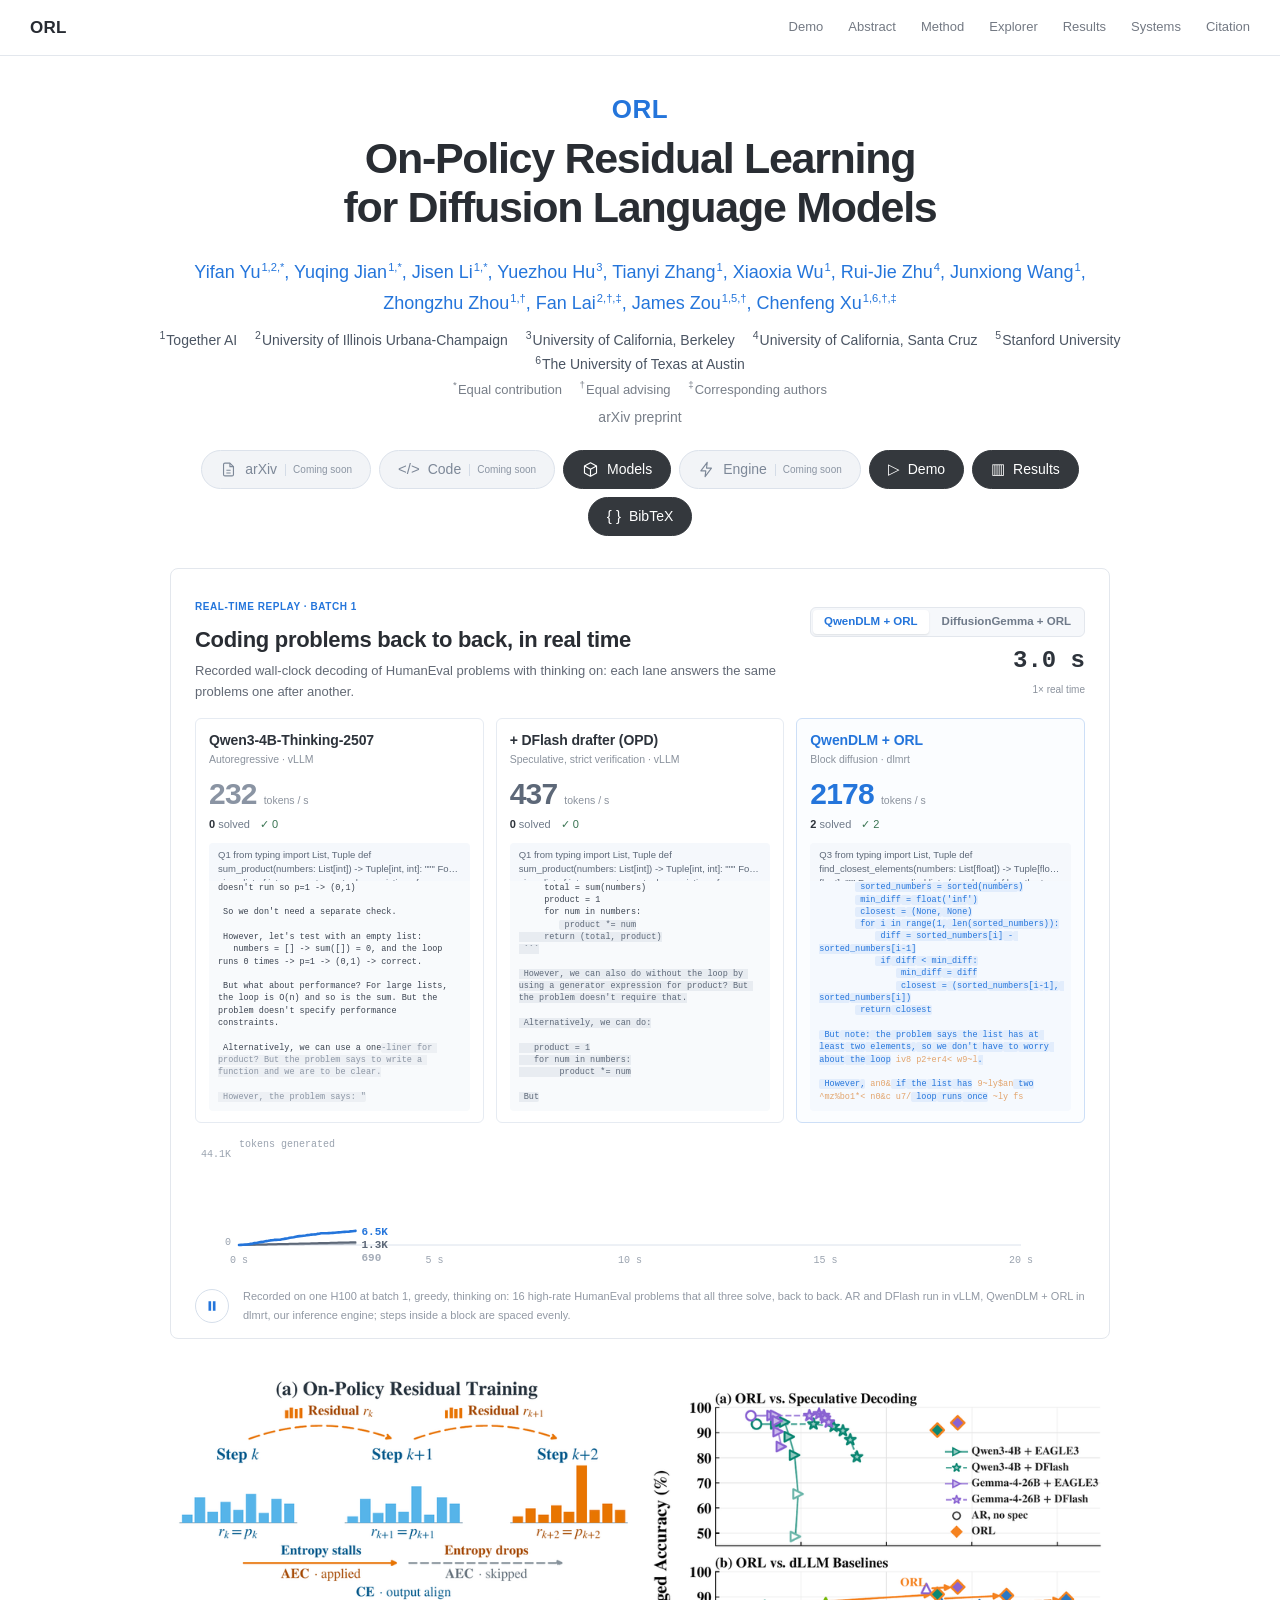
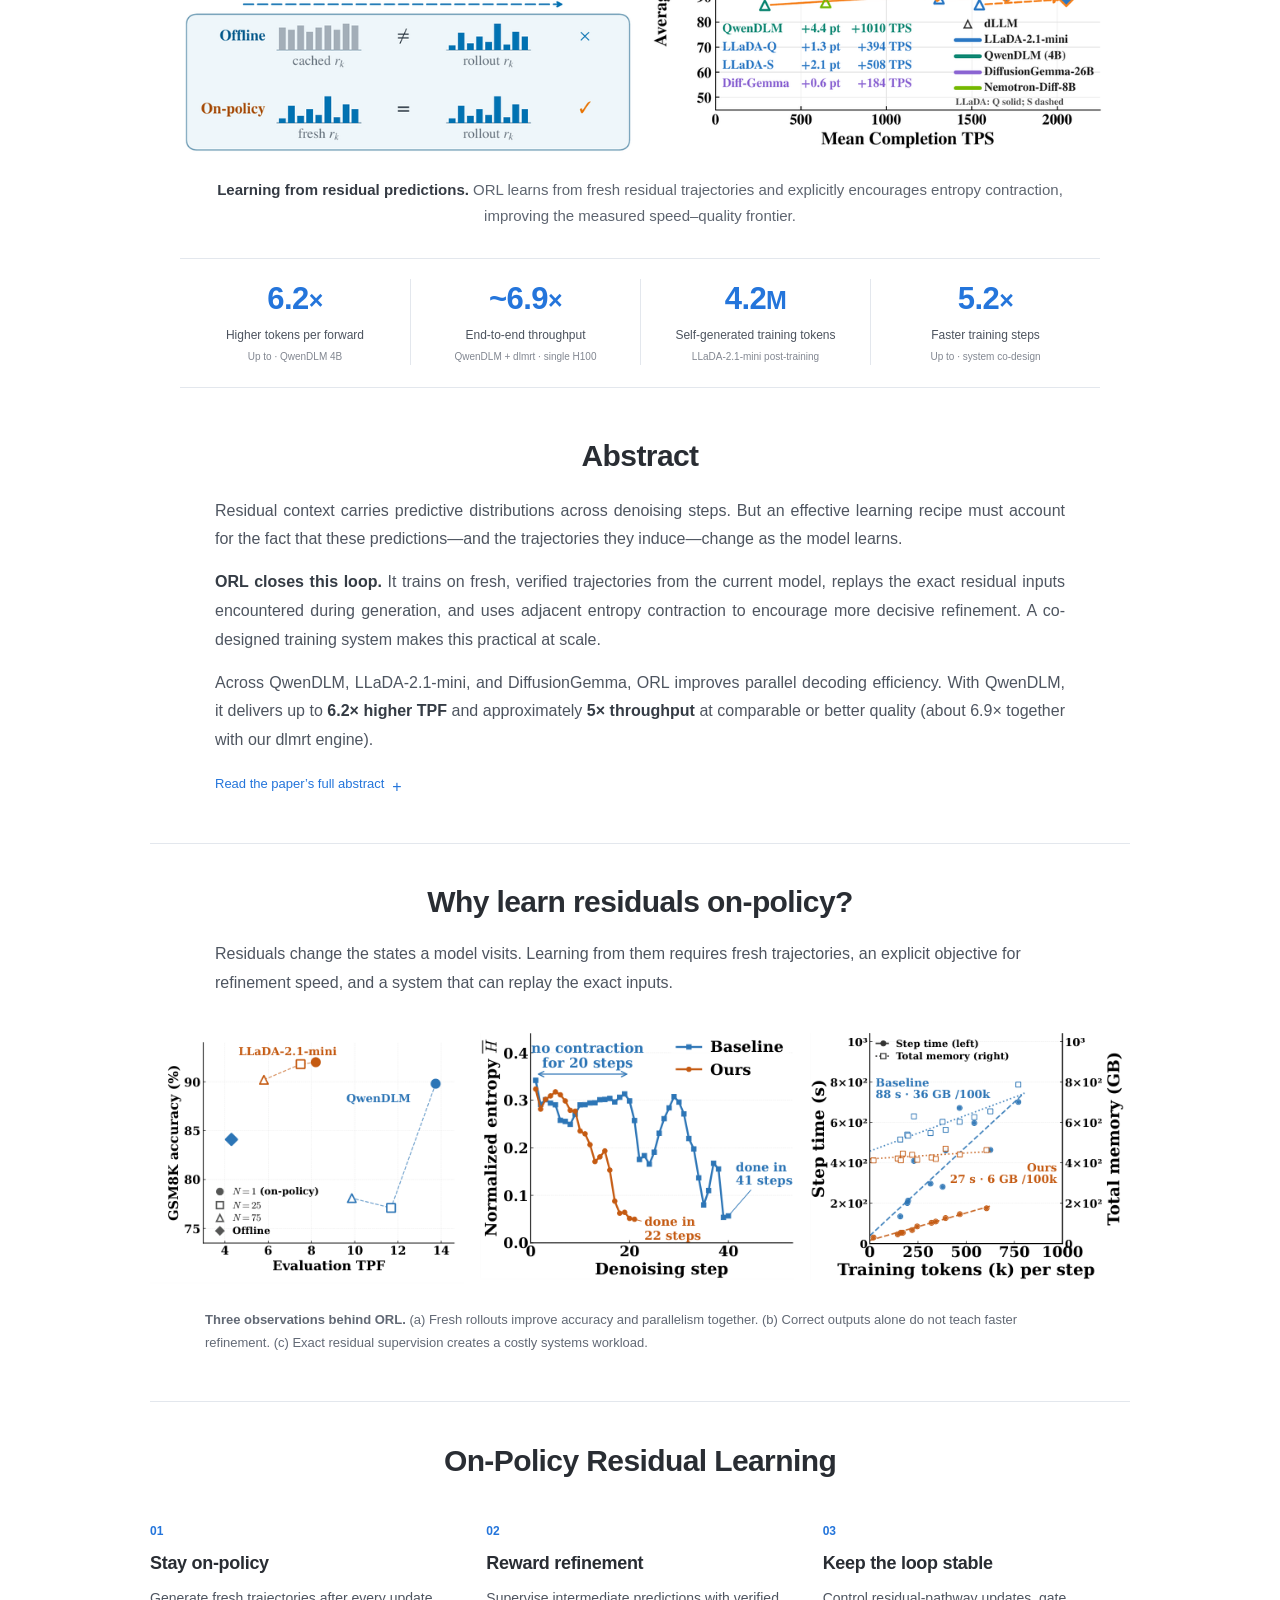
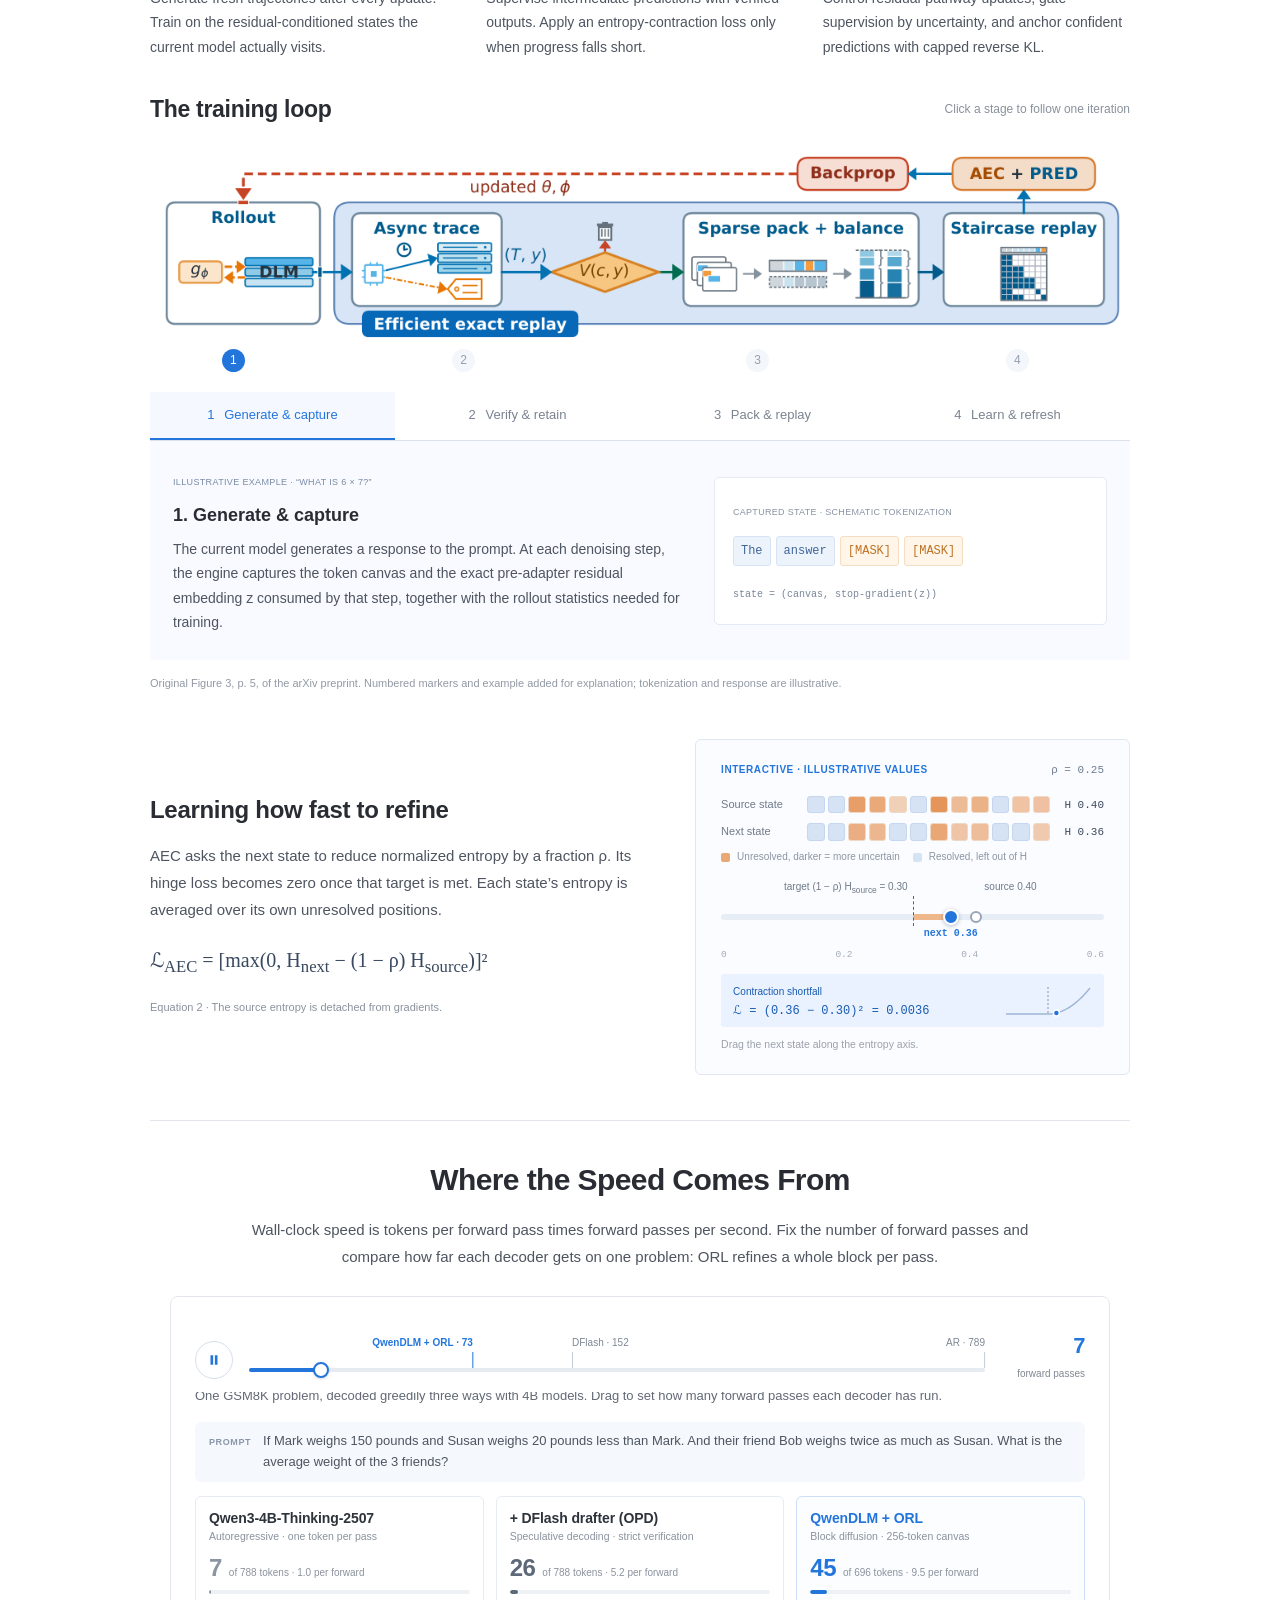
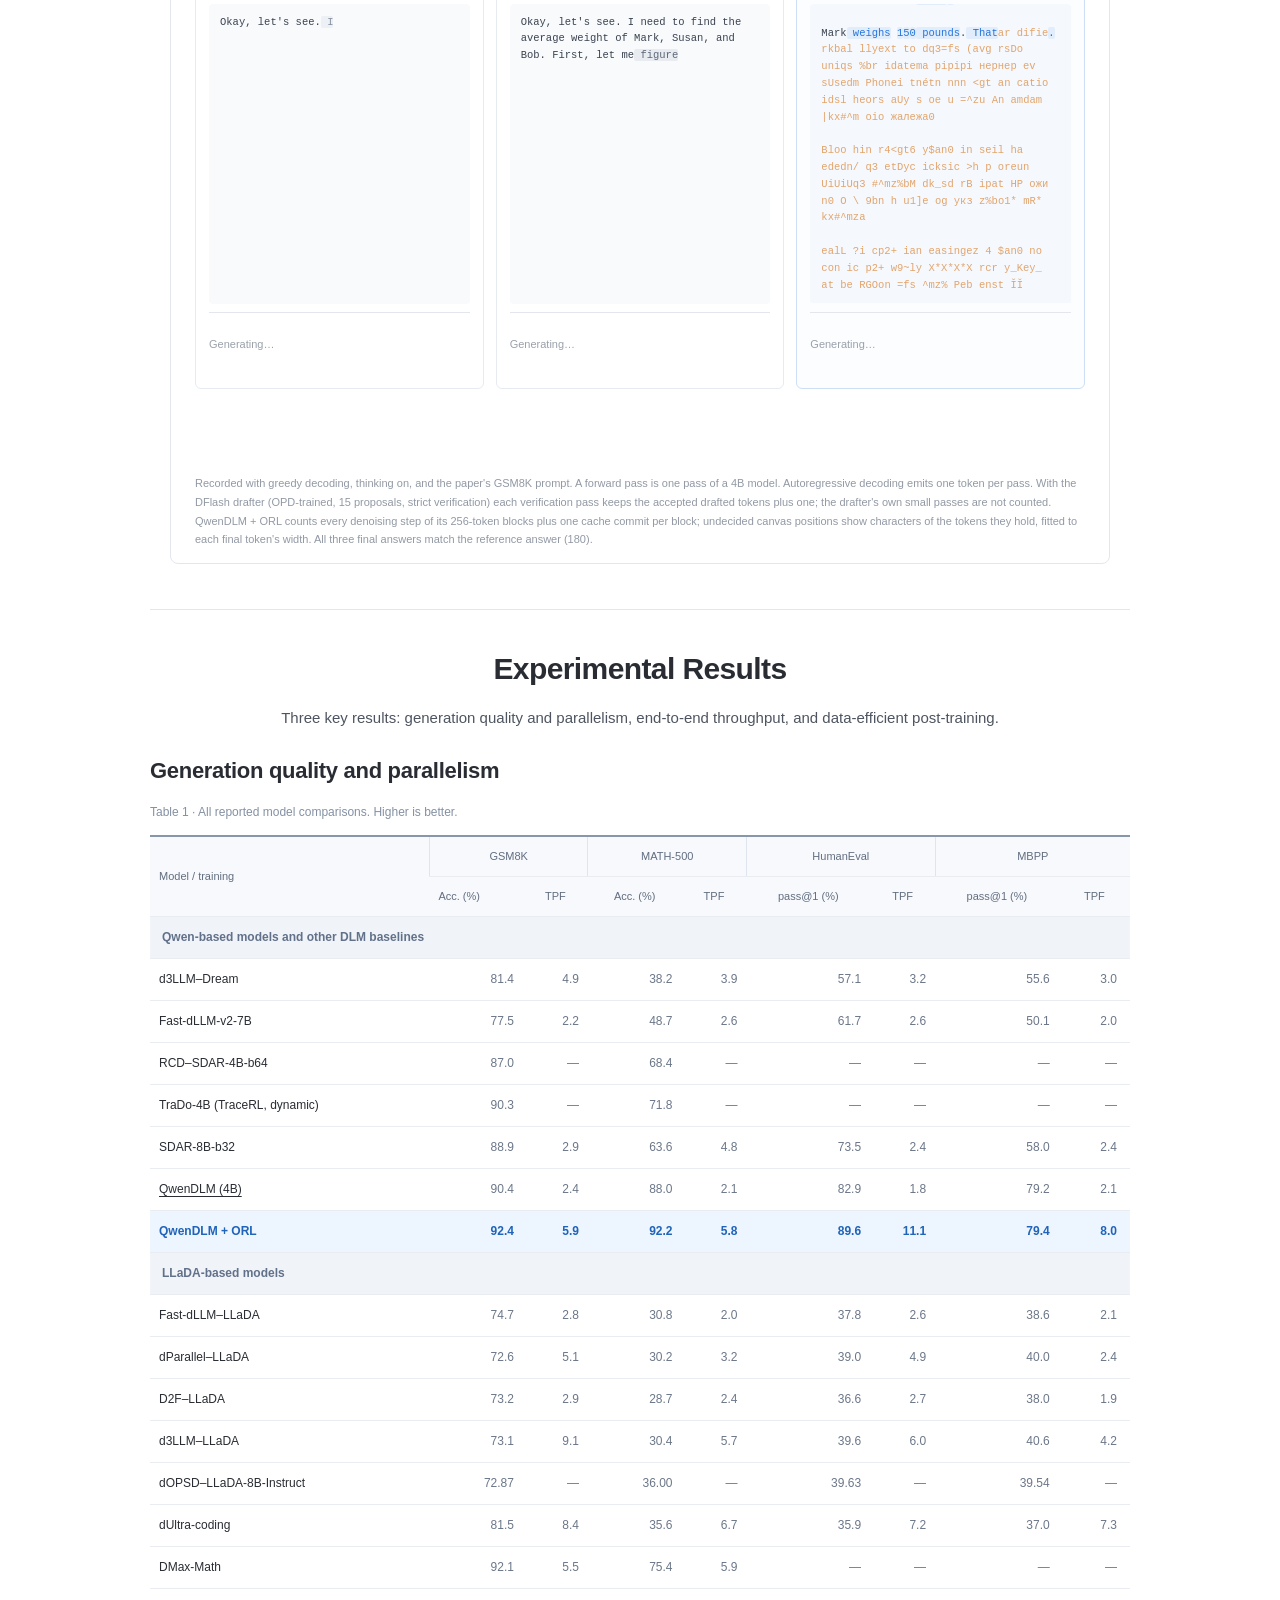
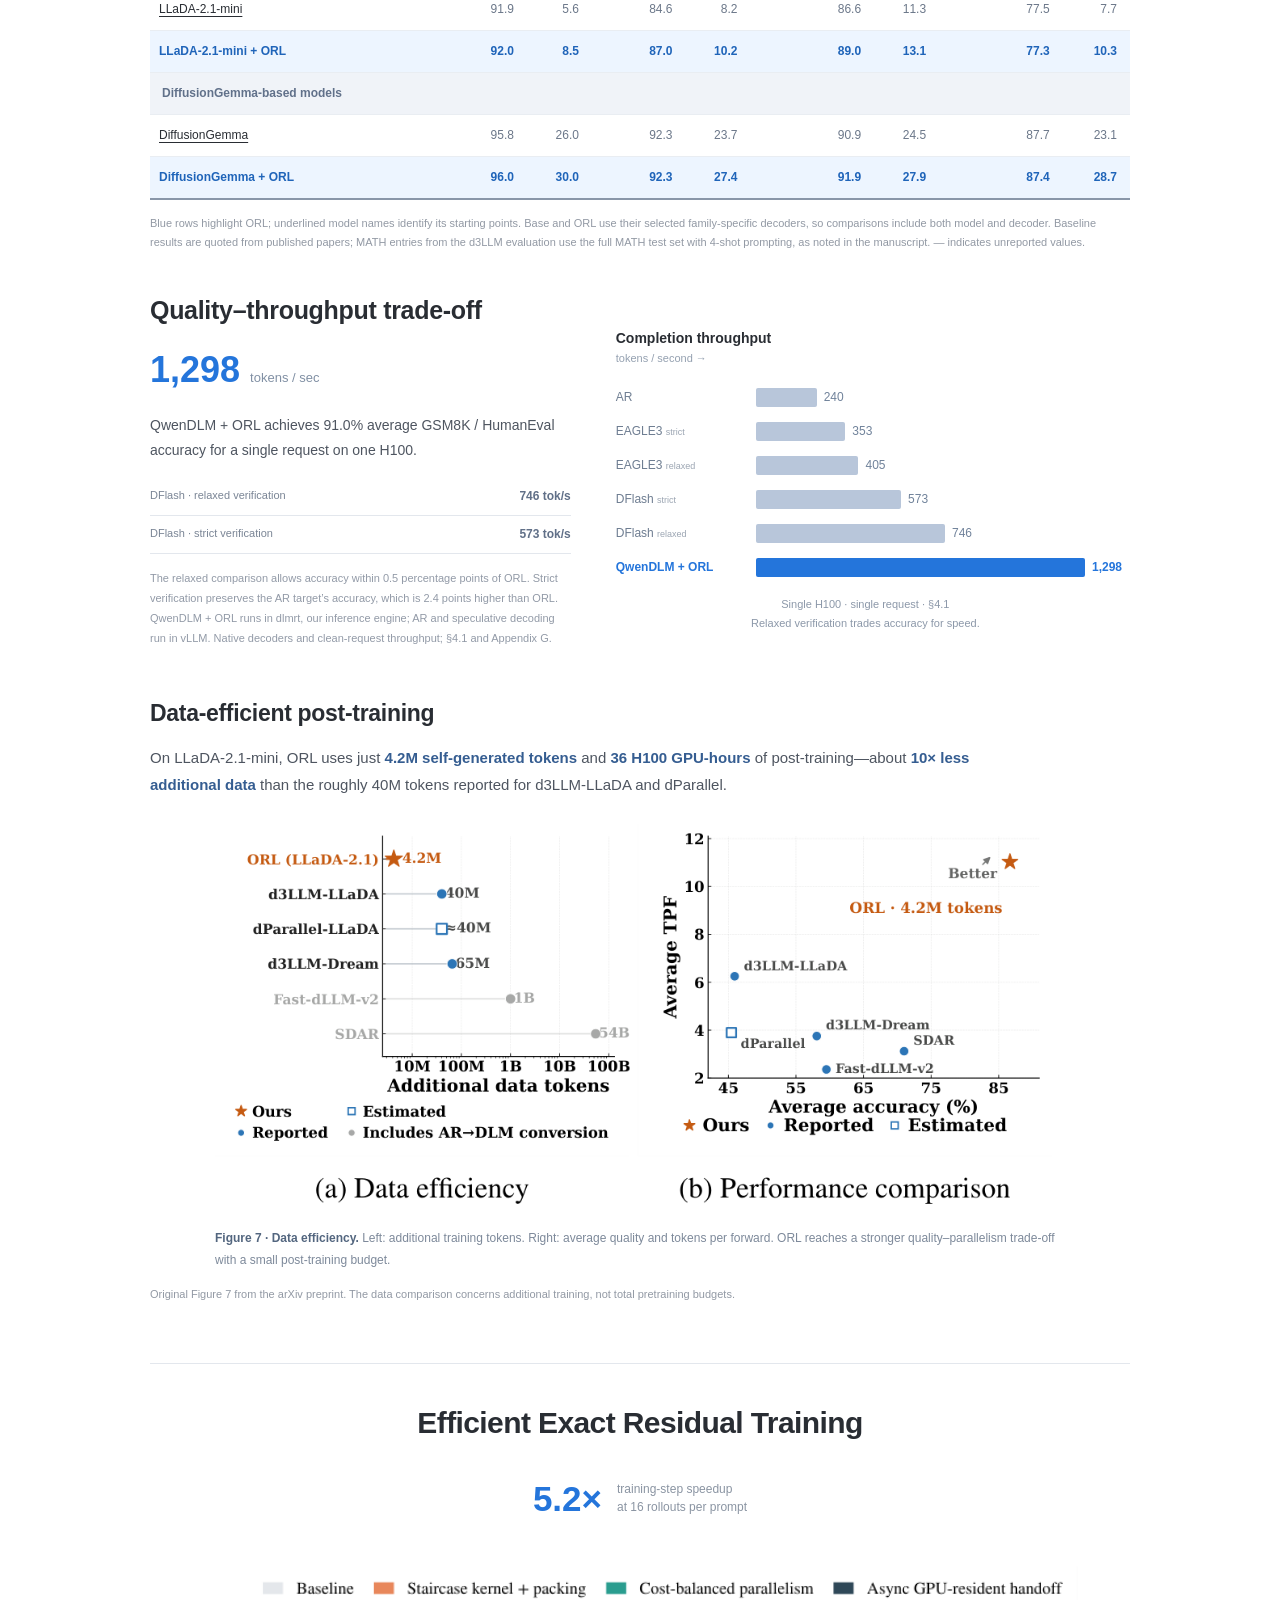
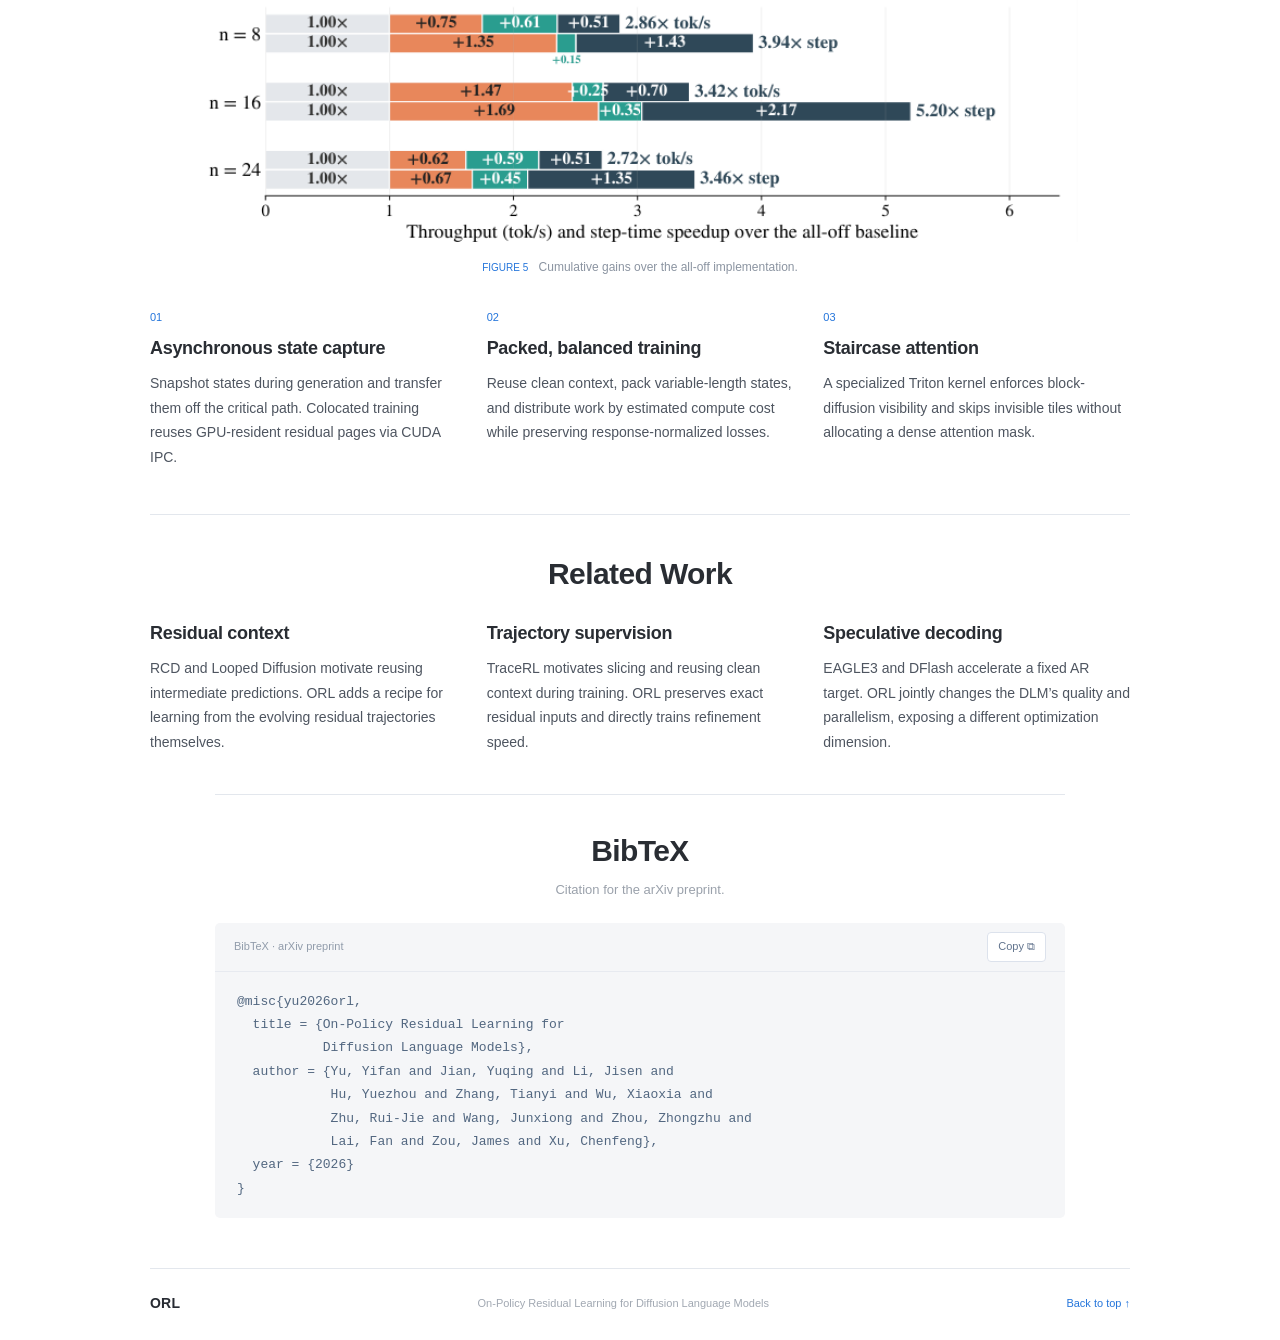
==== index.html @ 6cf39c55 "Project page of ORL: On-Policy Residual Learning for Diffusion Language Models" ====
<!DOCTYPE html>

<html lang="en">
<head>
<meta charset="utf-8"/>
<meta content="width=device-width, initial-scale=1" name="viewport"/>
<meta content="#ffffff" name="theme-color"/>
<meta content="ORL: On-Policy Residual Learning for Diffusion Language Models. Learning to refine predictions for faster parallel generation." name="description"/>
<meta content="ORL · On-Policy Residual Learning for Diffusion Language Models" property="og:title"/>
<meta content="Learn from fresh residual trajectories. Refine with less uncertainty. Generate more tokens per forward." property="og:description"/>
<title>ORL — On-Policy Residual Learning</title>
<link href="assets/favicon.svg" rel="icon" type="image/svg+xml"/>
<link href="styles.css?v=20261014a" rel="stylesheet"/>
<script defer="" src="app.js?v=20261012"></script>
<script defer="" src="demo.js?v=20261005d"></script>
<script defer="" src="realtime.js?v=20261007f"></script>
</head>
<body>
<a class="skip-link" href="#main">Skip to content</a>
<header class="site-header">
<nav aria-label="Main navigation" class="nav-shell">
<a class="wordmark" href="#"> ORL</a>
<button aria-controls="nav-links" aria-expanded="false" aria-label="Open navigation" class="menu-toggle">Menu <span aria-hidden="true">☰</span></button>
<div class="nav-links" id="nav-links">
<a href="#demo">Demo</a><a href="#overview">Abstract</a><a href="#method">Method</a><a href="#explorer">Explorer</a><a href="#results">Results</a><a href="#systems">Systems</a><a href="#citation">Citation</a>
</div>

</nav>
</header>
<aside aria-label="On this page" class="page-outline"><span>ON THIS PAGE</span><a href="#project">Overview</a><a href="#demo">Demo</a><a href="#overview">Abstract</a><a href="#motivation">Motivation</a><a href="#method">Method</a><a href="#explorer">Explorer</a><a href="#results">Results</a><a href="#systems">Training system</a><a href="#citation">BibTeX</a></aside><main id="main">
<section aria-labelledby="paper-title" class="hero container" id="project">
<h1 id="paper-title"><span class="project-name">ORL</span><span class="title-line">On-Policy Residual Learning</span><span class="title-line">for Diffusion Language Models</span></h1>
<div class="authors"><span><a href="https://yifan1130.github.io/" target="_blank" rel="noopener">Yifan Yu</a><sup>1,2,*</sup></span>, <span><a href="https://jianyq.github.io/" target="_blank" rel="noopener">Yuqing Jian</a><sup>1,*</sup></span>, <span><a href="https://jisenli.me/" target="_blank" rel="noopener">Jisen Li</a><sup>1,*</sup></span>, <span><a href="https://yuezhouhu.github.io/" target="_blank" rel="noopener">Yuezhou Hu</a><sup>3</sup></span>, <span><a href="https://tonyzhang617.github.io/" target="_blank" rel="noopener">Tianyi Zhang</a><sup>1</sup></span>, <span><a href="https://xwushirley.github.io/" target="_blank" rel="noopener">Xiaoxia Wu</a><sup>1</sup></span>, <span><a href="https://ruijie-zhu.github.io/" target="_blank" rel="noopener">Rui-Jie Zhu</a><sup>4</sup></span>, <span><a href="https://jxiw.github.io/" target="_blank" rel="noopener">Junxiong Wang</a><sup>1</sup></span>, <span><a href="https://www.zhongzhuzhou.org/" target="_blank" rel="noopener">Zhongzhu Zhou</a><sup>1,†</sup></span>, <span><a href="https://www.fanlai.me/" target="_blank" rel="noopener">Fan Lai</a><sup>2,†,‡</sup></span>, <span><a href="https://www.james-zou.com/" target="_blank" rel="noopener">James Zou</a><sup>1,5,†</sup></span>, <span><a href="https://www.chenfengx.com/" target="_blank" rel="noopener">Chenfeng Xu</a><sup>1,6,†,‡</sup></span></div><p class="affiliations"><span><sup>1</sup>Together AI</span> <span><sup>2</sup>University of Illinois Urbana-Champaign</span> <span><sup>3</sup>University of California, Berkeley</span> <span><sup>4</sup>University of California, Santa Cruz</span> <span><sup>5</sup>Stanford University</span> <span><sup>6</sup>The University of Texas at Austin</span></p><p class="author-notes"><span><sup>*</sup>Equal contribution</span> <span><sup>†</sup>Equal advising</span> <span><sup>‡</sup>Corresponding authors</span></p><p class="venue">arXiv preprint</p>
<div class="hero-actions"><!-- Replace this disabled button with the arXiv link when the preprint is posted. --><button class="button code-placeholder" disabled="" id="arxiv-placeholder" title="arXiv coming soon" type="button"><svg aria-hidden="true" viewBox="0 0 24 24"><path d="M14 3H7a2 2 0 0 0-2 2v14a2 2 0 0 0 2 2h10a2 2 0 0 0 2-2V8z"></path><path d="M14 3v5h5M9 13h6M9 17h6"></path></svg> arXiv <small>Coming soon</small></button><!-- Replace this disabled button with a repository link when code is released. --><button class="button code-placeholder" disabled="" id="code-placeholder" title="Code coming soon" type="button"><span aria-hidden="true">&lt;/&gt;</span> Code <small>Coming soon</small></button><a class="button" href="https://huggingface.co/collections/yifanyu/orl-on-policy-residual-learning-for-diffusion-lms" target="_blank" rel="noopener"><svg aria-hidden="true" viewBox="0 0 24 24"><path d="M12 2.5 3.5 7v10l8.5 4.5 8.5-4.5V7z"></path><path d="M3.5 7 12 11.5 20.5 7M12 11.5v10"></path></svg> Models</a><!-- Replace this disabled button with the dlmrt repository link when the engine is released. --><button class="button code-placeholder" disabled="" id="engine-placeholder" title="Engine coming soon" type="button"><svg aria-hidden="true" viewBox="0 0 24 24"><path d="M13 2 4 14h7l-1 8 9-12h-7l1-8z"></path></svg> Engine <small>Coming soon</small></button><a class="button secondary" href="#demo"><span aria-hidden="true">▷</span> Demo</a><a class="button secondary" href="#results"><span aria-hidden="true">▥</span> Results</a><a class="button secondary" href="#citation"><span aria-hidden="true">{ }</span> BibTeX</a></div>
<section aria-labelledby="rt-title" class="rt-demo" id="demo">
<div class="rt-head"><div><span class="demo-badge">REAL-TIME REPLAY · BATCH 1</span><h2 id="rt-title">Coding problems back to back, in real time</h2><p>Recorded wall-clock decoding of HumanEval problems with thinking on: each lane answers the same problems one after another.</p></div><div class="rt-side"><div aria-label="Model family" class="rt-flip" role="group"><button aria-pressed="true" data-face="qwen" type="button">QwenDLM + ORL</button><button aria-pressed="false" data-face="gemma" type="button">DiffusionGemma + ORL</button></div><div class="rt-clock"><b id="rt-clock">0.0 s</b><small>1× real time</small></div></div></div>
<div class="rt-lanes" id="rt-lanes"></div>
<div class="rt-chart"><svg aria-label="Tokens generated over time by each decoder" id="rt-chart" preserveaspectratio="none" role="img" viewbox="0 0 900 132"></svg></div>
<div class="rt-foot"><button aria-label="Pause" class="race-play rt-play" id="rt-play" type="button"><svg aria-hidden="true" class="icon-play" viewbox="0 0 16 16"><path d="M4 2.5v11l9-5.5z"></path></svg><svg aria-hidden="true" class="icon-pause" viewbox="0 0 16 16"><path d="M4 2.5h3v11H4zM9 2.5h3v11H9z"></path></svg></button><p class="source-note rt-note" id="rt-note">Loading the recorded runs…</p></div>
<noscript><p class="noscript-note">Enable JavaScript to watch the recorded runs.</p></noscript>
</section>
<figure class="teaser-figure"><button aria-label="Enlarge Figure 1: ORL method and speed-quality frontier" class="figure-button" data-zoom="overview"><img alt="Paper Figure 1: fresh residual training and measured accuracy versus throughput for ORL, speculative decoding, and diffusion language model baselines." data-asset="overview" height="494" src="assets/overview.png?v=20261013" width="1197"/></button><figcaption><strong>Learning from residual predictions.</strong> ORL learns from fresh residual trajectories and explicitly encourages entropy contraction, improving the measured speed–quality frontier. </figcaption></figure><div aria-label="Key findings" class="metrics">
<div><div class="metric-value">6.2<span>×</span></div><p>Higher tokens per forward</p><small>Up to · QwenDLM 4B</small></div>
<div><div class="metric-value">~6.9<span>×</span></div><p>End-to-end throughput</p><small>QwenDLM + dlmrt · single H100</small></div>
<div><div class="metric-value">4.2<span>M</span></div><p>Self-generated training tokens</p><small>LLaDA-2.1-mini post-training</small></div>
<div><div class="metric-value">5.2<span>×</span></div><p>Faster training steps</p><small>Up to · system co-design</small></div>
</div>
</section>
<section aria-labelledby="overview-heading" class="container overview-section" id="overview">
<div class="abstract-layout"><div><h2 id="overview-heading">Abstract</h2></div><div class="abstract-copy"><p>Residual context carries predictive distributions across denoising steps. But an effective learning recipe must account for the fact that these predictions—and the trajectories they induce—change as the model learns.</p><p><strong>ORL closes this loop.</strong> It trains on fresh, verified trajectories from the current model, replays the exact residual inputs encountered during generation, and uses adjacent entropy contraction to encourage more decisive refinement. A co-designed training system makes this practical at scale.</p><p>Across QwenDLM, LLaDA-2.1-mini, and DiffusionGemma, ORL improves parallel decoding efficiency. With QwenDLM, it delivers up to <strong>6.2× higher TPF</strong> and approximately <strong>5× throughput</strong> at comparable or better quality (about 6.9× together with our dlmrt engine).</p><details class="abstract-detail"><summary>Read the paper’s full abstract <span aria-hidden="true">+</span></summary><p>Residual context is emerging as a key ingredient for unlocking the speed–quality Pareto frontier of diffusion language models (DLMs) by carrying forward predictive distributions across denoising steps. Yet turning this seemingly simple mechanism of computation recirculation into an effective and efficient learning paradigm is far from simple: there is no clear recipe for how residual context should be learned. We introduce ORL, a framework for on-policy residual learning in DLMs. Algorithmically, we identify that residual learning is inherently on-policy. ORL learns directly from these model-induced residual trajectories on the fly and introduces an entropy-contraction objective that encourages sharpening predictions as the model revisits its own intermediate predictions. System-wise, exact residual supervision requires capturing, retaining, and repeatedly processing many trajectory-dependent intermediate states. ORL co-designs the learning algorithm with asynchronous residual capture and transport, specialized block-diffusion attention, and packed compute-balanced training, making on-policy residual learning practical at scale. On a 4B DLM converted from Qwen3-4B, ORL improves tokens per forward (TPF) by up to 6.2× and, with our proposed dlmrt engine, end-to-end throughput by approximately 6.9× at comparable or better quality. In single-request serving on one H100, this model achieves a stronger speed–quality Pareto frontier than autoregressive models accelerated with EAGLE3 and DFlash speculative decoding under both strict and relaxed verification, running 1.74× faster than DFlash at matched accuracy. ORL also transfers to existing DLMs: on LLaDA-2.1-mini, 36 H100-hours and 4.2M self-generated tokens, about 10× less data than prior LLaDA recipes, yield up to 1.5× higher TPF and up to 3× higher throughput at comparable quality, and on DiffusionGemma, ORL raises TPF by 1.1–1.2×. With dlmrt and NVFP4 quantization, ORL models decode a single request at up to 5,046 tokens/s on one B200, 7,708 tokens/s on eight B200s, and 2,788 tokens/s on a consumer RTX 5090, with comparable quality.</p></details></div></div><div class="motivation-section" id="motivation"><h2>Why learn residuals on-policy?</h2><p class="section-intro">Residuals change the states a model visits. Learning from them requires fresh trajectories, an explicit objective for refinement speed, and a system that can replay the exact inputs.</p><figure class="wide-figure"><button aria-label="Enlarge Figure 2: three observations behind ORL" class="figure-button" data-zoom="motivation"><img alt="Figure 2: fresh trajectories improve accuracy and tokens per forward; entropy contraction cuts an example from 41 to 22 steps; exact training requires system optimizations." data-asset="motivation" height="318" loading="lazy" src="assets/motivation.png" width="1188"/></button><figcaption><strong>Three observations behind ORL.</strong> (a) Fresh rollouts improve accuracy and parallelism together. (b) Correct outputs alone do not teach faster refinement. (c) Exact residual supervision creates a costly systems workload. </figcaption></figure></div>
</section>
<section aria-labelledby="method-heading" class="section-tint" id="method"><div class="container section-inner">
<div class="section-heading"><div><h2 id="method-heading">On-Policy Residual Learning</h2></div></div>
<div class="principles"><article><span class="principle-number">01</span><h3>Stay on-policy</h3><p>Generate fresh trajectories after every update. Train on the residual-conditioned states the current model actually visits.</p></article><article><span class="principle-number">02</span><h3>Reward refinement</h3><p>Supervise intermediate predictions with verified outputs. Apply an entropy-contraction loss only when progress falls short.</p></article><article><span class="principle-number">03</span><h3>Keep the loop stable</h3><p>Control residual-pathway updates, gate supervision by uncertainty, and anchor confident predictions with capped reverse KL.</p></article></div>
<div class="workflow-card">
<div class="card-topline"><div><h3>The training loop</h3></div><span class="small-label">Click a stage to follow one iteration</span></div>
<div class="workflow-image-wrap"><button aria-label="Enlarge Figure 3: ORL training loop" class="figure-button" data-zoom="training-loop"><img alt="Paper Figure 3: residual-conditioned rollout, asynchronous state capture, verifier, sparse packing and cost balancing, staircase attention replay, and AEC plus prediction loss backpropagation." data-asset="training-loop" height="237" src="assets/training-loop.png" width="1188"/></button><div aria-hidden="true" class="workflow-markers"><span class="active">1</span><span>2</span><span>3</span><span>4</span></div></div>
<div aria-label="Training loop steps" class="step-tabs" role="tablist"><button aria-controls="step-panel" aria-selected="true" data-step="0" id="step-tab-0" role="tab"><span>1</span> Generate &amp; capture</button><button aria-controls="step-panel" aria-selected="false" data-step="1" id="step-tab-1" role="tab" tabindex="-1"><span>2</span> Verify &amp; retain</button><button aria-controls="step-panel" aria-selected="false" data-step="2" id="step-tab-2" role="tab" tabindex="-1"><span>3</span> Pack &amp; replay</button><button aria-controls="step-panel" aria-selected="false" data-step="3" id="step-tab-3" role="tab" tabindex="-1"><span>4</span> Learn &amp; refresh</button></div>
<div aria-labelledby="step-tab-0" class="step-panel" id="step-panel" role="tabpanel" tabindex="0"><div><span class="example-label">ILLUSTRATIVE EXAMPLE · “WHAT IS 6 × 7?”</span><h4 id="step-title">1. Generate &amp; capture</h4><p id="step-description">The current model generates a response to the prompt. At each denoising step, the engine captures the token canvas and the exact pre-adapter residual embedding z consumed by that step, together with the rollout statistics needed for training.</p></div><div class="state-example"><span id="state-label">CAPTURED STATE · SCHEMATIC TOKENIZATION</span><div class="tokens" id="state-tokens"><b>The</b><b>answer</b><i>[MASK]</i><i>[MASK]</i></div><code id="state-equation">state = (canvas, stop-gradient(z))</code></div></div>
<p class="source-note">Original Figure 3, p. 5, of the arXiv preprint. Numbered markers and example added for explanation; tokenization and response are illustrative. </p>
</div>
<div class="entropy-card"><div class="entropy-copy"><h3>Learning how fast to refine</h3><p>AEC asks the next state to reduce normalized entropy by a fraction ρ. Its hinge loss becomes zero once that target is met. Each state’s entropy is averaged over its own unresolved positions.</p><div class="equation">ℒ<sub>AEC</sub> = [max(0, H<sub>next</sub> − (1 − ρ) H<sub>source</sub>)]²</div><small>Equation 2 · The source entropy is detached from gradients.</small></div><div class="entropy-demo"><div class="aec-top"><span class="demo-badge">INTERACTIVE · ILLUSTRATIVE VALUES</span><span class="aec-rho">ρ = 0.25</span></div>
<div class="aec-states"><div class="aec-row"><span class="aec-name">Source state</span><div aria-hidden="true" class="aec-cells" id="aec-source"></div><b class="aec-h">H 0.40</b></div><div class="aec-row"><span class="aec-name">Next state</span><div aria-hidden="true" class="aec-cells" id="aec-next"></div><b class="aec-h" id="aec-next-h">H 0.36</b></div><p class="aec-caption"><i class="aec-key open"></i>Unresolved, darker = more uncertain <i class="aec-key done"></i>Resolved, left out of H</p></div>
<div class="aec-axis"><div aria-hidden="true" class="aec-track"><i class="aec-band" id="aec-band"></i></div><span aria-hidden="true" class="aec-mark aec-target"><em>target (1 − ρ) H<sub>source</sub> = 0.30</em></span><span aria-hidden="true" class="aec-mark aec-source"><em>source 0.40</em></span><span aria-hidden="true" class="aec-handle" id="aec-handle"><em id="aec-handle-label">next 0.36</em></span><div aria-hidden="true" class="aec-ticks"><span>0</span><span>0.2</span><span>0.4</span><span>0.6</span></div><input aria-label="Next-state entropy" id="next-entropy" max="60" min="0" step="1" type="range" value="36"/></div>
<div aria-live="polite" class="loss-readout aec-readout"><div><span id="loss-status">Contraction shortfall</span><strong id="loss-value">ℒ = (0.36 − 0.30)² = 0.0036</strong></div><svg aria-hidden="true" class="aec-curve" viewbox="0 0 88 32"><path id="aec-curve-path"></path><line id="aec-curve-target" y1="2" y2="30"></line><circle id="aec-dot" r="3"></circle></svg></div>
<p class="aec-hint">Drag the next state along the entropy axis.</p></div></div>
</div></section><section aria-labelledby="explorer-heading" class="container section-inner explorer-section" id="explorer"><div class="section-heading"><div><h2 id="explorer-heading">Where the Speed Comes From</h2></div><p class="results-intro">Wall-clock speed is tokens per forward pass times forward passes per second. Fix the number of forward passes and compare how far each decoder gets on one problem: ORL refines a whole block per pass.</p></div><section aria-labelledby="explorer-title" class="race-demo" id="explorer-demo">
<div class="race-head"><span class="demo-badge">INTERACTIVE · RECORDED GENERATIONS</span><h3 id="explorer-title">Same question, same forward-pass budget</h3><p>One GSM8K problem, decoded greedily three ways with 4B models. Drag to set how many forward passes each decoder has run.</p></div>
<p class="race-prompt"><span>PROMPT</span><span id="race-question">Loading the recorded generations…</span></p>
<div class="race-lanes" id="race-lanes"></div>
<div class="race-control">
<button aria-label="Play" class="race-play" id="race-play" type="button"><svg aria-hidden="true" class="icon-play" viewbox="0 0 16 16"><path d="M4 2.5v11l9-5.5z"></path></svg><svg aria-hidden="true" class="icon-pause" viewbox="0 0 16 16"><path d="M4 2.5h3v11H4zM9 2.5h3v11H9z"></path></svg></button>
<div class="race-track"><div aria-hidden="true" class="race-rail"><i id="race-fill"></i></div><div aria-hidden="true" class="race-marks" id="race-marks"></div><span aria-hidden="true" class="race-thumb" id="race-thumb"></span><input aria-label="Forward passes" id="race-slider" max="1000" min="0" step="1" type="range" value="0"/></div>
<div class="race-readout"><b id="race-forward">0</b><small>forward passes</small></div>
</div>
<p class="source-note race-note" id="race-note"></p>
<noscript><p class="noscript-note">Enable JavaScript to step through the recorded generations.</p></noscript>
</section></section>
<section aria-labelledby="results-heading" class="container section-inner" id="results">
<div class="section-heading"><div><h2 id="results-heading">Experimental Results</h2></div><p class="results-intro">Three key results: generation quality and parallelism, end-to-end throughput, and data-efficient post-training.</p></div><div class="main-results"><h3>Generation quality and parallelism</h3><div aria-label="Table 1, all model comparisons; scroll horizontally on small screens" class="table-scroll" role="region" tabindex="0"><table class="full-results-table"><caption>Table 1 · All reported model comparisons. Higher is better.</caption><thead><tr><th rowspan="2" scope="col">Model / training</th><th colspan="2" scope="colgroup">GSM8K</th><th colspan="2" scope="colgroup">MATH-500</th><th colspan="2" scope="colgroup">HumanEval</th><th colspan="2" scope="colgroup">MBPP</th></tr><tr><th scope="col">Acc. (%)</th><th scope="col">TPF</th><th scope="col">Acc. (%)</th><th scope="col">TPF</th><th scope="col">pass@1 (%)</th><th scope="col">TPF</th><th scope="col">pass@1 (%)</th><th scope="col">TPF</th></tr></thead><tbody><tr class="model-group"><th colspan="9" scope="rowgroup">Qwen-based models and other DLM baselines</th></tr><tr class=""><th scope="row">d3LLM–Dream</th><td>81.4</td><td>4.9</td><td>38.2</td><td>3.9</td><td>57.1</td><td>3.2</td><td>55.6</td><td>3.0</td></tr><tr class=""><th scope="row">Fast-dLLM-v2-7B</th><td>77.5</td><td>2.2</td><td>48.7</td><td>2.6</td><td>61.7</td><td>2.6</td><td>50.1</td><td>2.0</td></tr><tr class=""><th scope="row">RCD–SDAR-4B-b64</th><td>87.0</td><td>—</td><td>68.4</td><td>—</td><td>—</td><td>—</td><td>—</td><td>—</td></tr><tr class=""><th scope="row">TraDo-4B (TraceRL, dynamic)</th><td>90.3</td><td>—</td><td>71.8</td><td>—</td><td>—</td><td>—</td><td>—</td><td>—</td></tr><tr class=""><th scope="row">SDAR-8B-b32</th><td>88.9</td><td>2.9</td><td>63.6</td><td>4.8</td><td>73.5</td><td>2.4</td><td>58.0</td><td>2.4</td></tr><tr class="starting-point"><th scope="row">QwenDLM (4B)</th><td>90.4</td><td>2.4</td><td>88.0</td><td>2.1</td><td>82.9</td><td>1.8</td><td>79.2</td><td>2.1</td></tr><tr class="orl-result"><th scope="row">QwenDLM + ORL</th><td>92.4</td><td>5.9</td><td>92.2</td><td>5.8</td><td>89.6</td><td>11.1</td><td>79.4</td><td>8.0</td></tr><tr class="model-group"><th colspan="9" scope="rowgroup">LLaDA-based models</th></tr><tr class=""><th scope="row">Fast-dLLM–LLaDA</th><td>74.7</td><td>2.8</td><td>30.8</td><td>2.0</td><td>37.8</td><td>2.6</td><td>38.6</td><td>2.1</td></tr><tr class=""><th scope="row">dParallel–LLaDA</th><td>72.6</td><td>5.1</td><td>30.2</td><td>3.2</td><td>39.0</td><td>4.9</td><td>40.0</td><td>2.4</td></tr><tr class=""><th scope="row">D2F–LLaDA</th><td>73.2</td><td>2.9</td><td>28.7</td><td>2.4</td><td>36.6</td><td>2.7</td><td>38.0</td><td>1.9</td></tr><tr class=""><th scope="row">d3LLM–LLaDA</th><td>73.1</td><td>9.1</td><td>30.4</td><td>5.7</td><td>39.6</td><td>6.0</td><td>40.6</td><td>4.2</td></tr><tr class=""><th scope="row">dOPSD–LLaDA-8B-Instruct</th><td>72.87</td><td>—</td><td>36.00</td><td>—</td><td>39.63</td><td>—</td><td>39.54</td><td>—</td></tr><tr class=""><th scope="row">dUltra-coding</th><td>81.5</td><td>8.4</td><td>35.6</td><td>6.7</td><td>35.9</td><td>7.2</td><td>37.0</td><td>7.3</td></tr><tr class=""><th scope="row">DMax-Math</th><td>92.1</td><td>5.5</td><td>75.4</td><td>5.9</td><td>—</td><td>—</td><td>—</td><td>—</td></tr><tr class="starting-point"><th scope="row">LLaDA-2.1-mini</th><td>91.9</td><td>5.6</td><td>84.6</td><td>8.2</td><td>86.6</td><td>11.3</td><td>77.5</td><td>7.7</td></tr><tr class="orl-result"><th scope="row">LLaDA-2.1-mini + ORL</th><td>92.0</td><td>8.5</td><td>87.0</td><td>10.2</td><td>89.0</td><td>13.1</td><td>77.3</td><td>10.3</td></tr><tr class="model-group"><th colspan="9" scope="rowgroup">DiffusionGemma-based models</th></tr><tr class="starting-point"><th scope="row">DiffusionGemma</th><td>95.8</td><td>26.0</td><td>92.3</td><td>23.7</td><td>90.9</td><td>24.5</td><td>87.7</td><td>23.1</td></tr><tr class="orl-result"><th scope="row">DiffusionGemma + ORL</th><td>96.0</td><td>30.0</td><td>92.3</td><td>27.4</td><td>91.9</td><td>27.9</td><td>87.4</td><td>28.7</td></tr></tbody></table></div><p class="source-note">Blue rows highlight ORL; underlined model names identify its starting points. Base and ORL use their selected family-specific decoders, so comparisons include both model and decoder. Baseline results are quoted from published papers; MATH entries from the d3LLM evaluation use the full MATH test set with 4-shot prompting, as noted in the manuscript. — indicates unreported values. </p></div>
<div class="frontier-grid"><div class="frontier-copy"><h3>Quality–throughput trade-off</h3><div class="throughput-number">1,298 <span>tokens / sec</span></div><p>QwenDLM + ORL achieves 91.0% average GSM8K / HumanEval accuracy for a single request on one H100.</p><div class="comparison-line"><span>DFlash · relaxed verification</span><strong>746 tok/s</strong></div><div class="comparison-line"><span>DFlash · strict verification</span><strong>573 tok/s</strong></div><p class="fine-print">The relaxed comparison allows accuracy within 0.5 percentage points of ORL. Strict verification preserves the AR target’s accuracy, which is 2.4 points higher than ORL. QwenDLM + ORL runs in dlmrt, our inference engine; AR and speculative decoding run in vLLM. Native decoders and clean-request throughput; §4.1 and Appendix G.</p></div><div aria-label="Measured single-request completion throughput on one H100: AR 240, strict EAGLE3 353, relaxed EAGLE3 405, strict DFlash 573, relaxed DFlash 746, QwenDLM plus ORL 1,298 tokens per second. Accuracy varies as described in the adjacent text." class="throughput-plot" role="img"><h4>Completion throughput <span>tokens / second →</span></h4><div class="throughput-row"><span>AR</span><div><i style="--width:18.49%"></i><b>240</b></div></div><div class="throughput-row"><span>EAGLE3 <small>strict</small></span><div><i style="--width:27.20%"></i><b>353</b></div></div><div class="throughput-row"><span>EAGLE3 <small>relaxed</small></span><div><i style="--width:31.20%"></i><b>405</b></div></div><div class="throughput-row"><span>DFlash <small>strict</small></span><div><i style="--width:44.14%"></i><b>573</b></div></div><div class="throughput-row"><span>DFlash <small>relaxed</small></span><div><i style="--width:57.47%"></i><b>746</b></div></div><div class="throughput-row ours"><span>QwenDLM + ORL</span><div><i style="--width:100%"></i><b>1,298</b></div></div><p>Single H100 · single request · §4.1<br/>Relaxed verification trades accuracy for speed.</p></div></div>
<div class="result-analysis" id="data-efficiency"><h3>Data-efficient post-training</h3><p class="data-efficiency-summary">On LLaDA-2.1-mini, ORL uses just <strong>4.2M self-generated tokens</strong> and <strong>36 H100 GPU-hours</strong> of post-training—about <strong>10× less additional data</strong> than the roughly 40M tokens reported for d3LLM-LLaDA and dParallel.</p><div class="analysis-figures"><figure><button aria-label="Enlarge Figure 7: post-training data efficiency" class="figure-button" data-zoom="data-efficiency"><img alt="Figure 7 compares added training tokens and the accuracy–TPF trade-off. ORL on LLaDA uses 4.2 million tokens versus about 40 million for d3LLM-LLaDA and dParallel." data-asset="data-efficiency" height="480" loading="lazy" src="assets/data-efficiency.png" width="1052"/></button><figcaption><strong>Figure 7 · Data efficiency.</strong> Left: additional training tokens. Right: average quality and tokens per forward. ORL reaches a stronger quality–parallelism trade-off with a small post-training budget.</figcaption></figure></div><p class="source-note">Original Figure 7 from the arXiv preprint. The data comparison concerns additional training, not total pretraining budgets. </p></div>
</section>
<section aria-labelledby="systems-heading" class="section-tint" id="systems"><div class="container section-inner"><div class="section-heading"><div><h2 id="systems-heading">Efficient Exact Residual Training</h2></div></div><div class="system-grid"><figure class="paper-figure systems-figure"><div class="figure-stat"><strong>5.2×</strong><span>training-step speedup<br/>at 16 rollouts per prompt</span></div><button aria-label="Enlarge Figure 5: cumulative system speedups" class="figure-button" data-zoom="systems"><img alt="Figure 5 shows cumulative throughput and training-step speedups from staircase attention and packing, cost balancing, and asynchronous GPU handoff, at 8, 16, and 24 rollouts." data-asset="systems" height="273" loading="lazy" src="assets/systems.png" width="810"/></button><figcaption><span>FIGURE 5</span> Cumulative gains over the all-off implementation.</figcaption></figure><div class="system-list"><article><span>01</span><div><h3>Asynchronous state capture</h3><p>Snapshot states during generation and transfer them off the critical path. Colocated training reuses GPU-resident residual pages via CUDA IPC.</p></div></article><article><span>02</span><div><h3>Packed, balanced training</h3><p>Reuse clean context, pack variable-length states, and distribute work by estimated compute cost while preserving response-normalized losses.</p></div></article><article><span>03</span><div><h3>Staircase attention</h3><p>A specialized Triton kernel enforces block-diffusion visibility and skips invisible tiles without allocating a dense attention mask.</p></div></article></div></div></div></section>
<section aria-labelledby="related-heading" class="container related-section"><div><h2 id="related-heading">Related Work</h2></div><div class="related-grid"><article><h3>Residual context</h3><p>RCD and Looped Diffusion motivate reusing intermediate predictions. ORL adds a recipe for learning from the evolving residual trajectories themselves.</p></article><article><h3>Trajectory supervision</h3><p>TraceRL motivates slicing and reusing clean context during training. ORL preserves exact residual inputs and directly trains refinement speed.</p></article><article><h3>Speculative decoding</h3><p>EAGLE3 and DFlash accelerate a fixed AR target. ORL jointly changes the DLM’s quality and parallelism, exposing a different optimization dimension.</p></article></div></section>
<section aria-labelledby="citation-heading" class="container citation-section" id="citation"><div class="citation-copy"><h2 id="citation-heading">BibTeX</h2><p>Citation for the arXiv preprint.</p></div><div class="citation-code"><div class="code-topline"><span>BibTeX · arXiv preprint</span><button id="copy-citation" type="button">Copy <span aria-hidden="true">⧉</span></button></div><pre><code id="bibtex">@misc{yu2026orl,
  title = {On-Policy Residual Learning for
           Diffusion Language Models},
  author = {Yu, Yifan and Jian, Yuqing and Li, Jisen and
            Hu, Yuezhou and Zhang, Tianyi and Wu, Xiaoxia and
            Zhu, Rui-Jie and Wang, Junxiong and Zhou, Zhongzhu and
            Lai, Fan and Zou, James and Xu, Chenfeng},
  year = {2026}
}</code></pre><span class="sr-only" id="copy-status" role="status"></span></div></section>
</main>
<footer class="container"><a class="wordmark" href="#"> ORL</a><p>On-Policy Residual Learning for Diffusion Language Models</p><a href="#main">Back to top ↑</a></footer>
<dialog aria-labelledby="dialog-caption" id="figure-dialog"><div class="dialog-topline"><span id="dialog-caption">Paper figure</span><button aria-label="Close figure" id="close-dialog">Close ×</button></div><img alt="" id="dialog-image"/></dialog>
</body>
</html>
---- styles.css ----
:root{--ink:#292d33;--muted:#626975;--blue:#2475db;--blue-dark:#185bb0;--line:#e3e7ed;--soft:#f5f8fc;--orange:#df7b30;--mono:ui-monospace,SFMono-Regular,Consolas,monospace}
*{box-sizing:border-box}html{scroll-behavior:smooth;scroll-padding-top:85px}body{margin:0;background:#fff;color:var(--ink);font-family:Arial,Helvetica,sans-serif;font-size:16px;line-height:1.75;-webkit-font-smoothing:antialiased}h1,h2,h3,h4,p,figure{margin:0}h1,h2,h3,h4{line-height:1.25}h2{font-size:30px;font-weight:600;letter-spacing:-.6px}h3{font-size:21px;font-weight:600;letter-spacing:-.3px}p{color:#4e5560}a{color:var(--blue);text-decoration:none}a:hover{color:var(--blue-dark)}button,input{font:inherit}button{cursor:pointer;color:inherit}button:focus-visible,a:focus-visible,input:focus-visible,summary:focus-visible,[tabindex="0"]:focus-visible{outline:3px solid #629bec;outline-offset:4px}img{display:block;max-width:100%;height:auto}.container{width:min(980px,calc(100% - 48px));margin-inline:auto}.site-header{position:sticky;top:0;z-index:30;background:#fffffff5;border-bottom:1px solid var(--line);backdrop-filter:blur(8px)}.nav-shell{height:55px;display:flex;align-items:center;gap:30px;padding:0 30px}.wordmark{font-size:17px;font-weight:700;letter-spacing:.2px;color:#272b32}.nav-links{display:flex;gap:25px;margin-left:auto}.nav-links a,.nav-paper{font-size:13px;color:#737983}.nav-links a:hover,.nav-links a.active{color:var(--blue)}.nav-paper{color:var(--blue)}.menu-toggle{display:none}.page-outline{position:fixed;top:105px;left:max(24px,calc(50% - 665px));display:flex;flex-direction:column;width:135px;gap:8px}.page-outline>span{font-size:10px;font-weight:700;letter-spacing:1px;color:#8a8f97;margin-bottom:9px}.page-outline a{font-size:12px;line-height:1.7;padding-left:11px;color:#858a92;border-left:2px solid transparent}.page-outline a:hover,.page-outline a.active{color:var(--blue);border-left-color:var(--blue)}.hero{text-align:center;padding-top:39px}.project-name{display:block;color:var(--blue);font-size:26px;font-weight:700;letter-spacing:.5px;margin-bottom:9px}.title-line{display:block}h1{font-size:43px;line-height:1.15;font-weight:650;letter-spacing:-1.3px}.authors{font-size:18px;color:var(--blue);margin-top:24px}.venue{color:#777e88;font-size:14px;margin-top:3px}.authors span{white-space:nowrap}.authors sup{font-size:.62em;line-height:0;margin-left:1px}.affiliations{color:#4b5563;font-size:14px;margin-top:8px}.author-notes{color:#777e88;font-size:13px;margin-top:2px}.affiliations span,.author-notes span{white-space:nowrap;margin:0 7px}.affiliations sup,.author-notes sup{font-size:.75em;line-height:0;margin-right:1px}.hero-actions{display:flex;justify-content:center;gap:8px;flex-wrap:wrap;margin-top:21px}.button{display:inline-flex;gap:8px;align-items:center;justify-content:center;min-height:39px;padding:7px 18px;border-radius:22px;font-size:14px;line-height:1.5;border:1px solid #34383d;background:#34383d;color:white;transition:background .15s}.button:hover{background:#515964;border-color:#515964;color:white}.button.primary{background:var(--blue);border-color:var(--blue)}.button.primary:hover{background:var(--blue-dark)}.button svg{width:17px;height:17px;fill:none;stroke:currentColor;stroke-width:1.6;stroke-linejoin:round}.button>span{font-size:15px}.teaser-figure{margin:33px auto 0;width:100%;max-width:940px}.figure-button{display:block;padding:0;border:0;background:white;width:100%;cursor:zoom-in}.figure-button img{width:100%}.teaser-figure figcaption{max-width:880px;text-align:center;font-size:15px;line-height:1.7;color:#5e6570;margin:17px auto 0}.teaser-figure figcaption a{font-size:12px;white-space:nowrap}.teaser-figure figcaption strong{color:#353b44}.metrics{display:grid;grid-template-columns:repeat(4,1fr);margin:30px auto 0;padding:20px 0 22px;border-block:1px solid var(--line);max-width:920px}.metrics>div+div{border-left:1px solid var(--line)}.metric-value{font-size:31px;line-height:1.3;font-weight:600;color:var(--blue);letter-spacing:-.6px}.metric-value span{font-size:25px}.metrics p{font-size:12px;color:#4c535e;margin-top:5px}.metrics small{font-size:10px;color:#828791;display:block;margin-top:2px}.abstract-layout{max-width:850px;margin:0 auto;padding:49px 0 42px}.abstract-layout h2{text-align:center;margin-bottom:22px}.abstract-copy p{font-size:16px;line-height:1.8;margin-bottom:14px;text-align:justify}.abstract-copy strong{font-weight:600;color:#353c45}.abstract-detail{margin-top:18px}.abstract-detail summary{font-size:13px;color:var(--blue);cursor:pointer;list-style:none;display:flex;gap:8px}.abstract-detail summary::-webkit-details-marker{display:none}.abstract-detail summary span{font-size:16px}.abstract-detail p{margin-top:20px;font-size:15px}.motivation-section{padding:39px 0 46px;border-top:1px solid var(--line)}.motivation-section h2{text-align:center}.section-intro{font-size:16px;margin:20px auto 30px;max-width:850px;line-height:1.8}.wide-figure{margin:0 auto}.wide-figure figcaption{font-size:13px;line-height:1.75;color:var(--muted);max-width:870px;margin:19px auto 0}.wide-figure figcaption a{white-space:nowrap}.section-tint{background:#fff}.section-inner{padding-top:40px;padding-bottom:45px;border-top:1px solid var(--line)}.section-heading{text-align:center;margin-bottom:26px}.principles{display:grid;grid-template-columns:repeat(3,1fr);gap:29px;margin:30px 0 36px}.principles article{position:relative;padding-top:7px}.principle-number{font-size:12px;font-weight:600;color:var(--blue);display:inline-block;margin-bottom:10px}.principles h3{font-size:18px;margin-bottom:11px}.principles p{font-size:14px;line-height:1.75}.workflow-card{margin-top:10px}.card-topline{display:flex;justify-content:space-between;align-items:center;gap:15px;margin-bottom:22px}.card-topline h3{font-size:23px}.small-label{font-size:12px;color:#89919c}.workflow-image-wrap{margin:0 0 20px}.workflow-markers{display:grid;grid-template-columns:17% 30% 30% 23%;justify-items:center;margin-top:7px}.workflow-markers span{border-radius:50%;width:23px;height:23px;font-size:12px;display:grid;place-items:center;color:#93a0b1;background:#f3f6fa}.workflow-markers span.active{color:#fff;background:var(--blue)}.step-tabs{display:grid;grid-template-columns:repeat(4,1fr);border-bottom:1px solid #dbe2ec}.step-tabs button{border:0;border-bottom:2px solid transparent;background:white;padding:12px 7px;color:#7b8390;font-size:13px}.step-tabs button span{margin-right:6px}.step-tabs button[aria-selected="true"]{color:var(--blue);border-bottom-color:var(--blue);background:#f5f9ff}.step-panel{display:grid;grid-template-columns:1.3fr 1fr;gap:30px;padding:25px 23px;background:#f8faff;min-height:218px}.example-label{font-size:9px;letter-spacing:.35px;color:#798ba4}.step-panel h4{font-size:18px;margin:10px 0}.step-panel p{font-size:14px;line-height:1.75}.state-example{align-self:center;padding:18px;background:#fff;border:1px solid #e3eaf5;border-radius:5px;min-width:0}.state-example>span{font-size:9px;letter-spacing:.3px;color:#8892a2}.tokens{display:flex;flex-wrap:wrap;gap:5px;margin:12px 0}.tokens b,.tokens i{font:12px var(--mono);padding:7px;background:#edf3fb;border:1px solid #d8e4f4;border-radius:3px;color:#42679a}.tokens i{background:#fff5e9;color:#bd7326;border-color:#f4ddc0}.state-example code{font:10px/1.6 var(--mono);color:#7a879a;overflow-wrap:anywhere}.source-note{font-size:11px;color:#9299a4;line-height:1.7;padding:14px 0}.source-note a{white-space:nowrap}.entropy-card{display:grid;grid-template-columns:1.15fr 1fr;gap:45px;margin-top:33px;align-items:center}.entropy-copy,.entropy-demo{min-width:0}.entropy-copy h3{font-size:24px;margin-bottom:17px}.entropy-copy p{font-size:15px;line-height:1.8}.equation{font-family:Georgia,serif;font-size:20px;color:#38485f;margin:20px 0 10px;white-space:normal}.entropy-copy>small{font-size:11px;color:#8b929d}.entropy-demo{padding:21px 25px;border:1px solid #e0e7f0;border-radius:6px;background:#fbfcff}.demo-badge{font-size:10px;font-weight:600;letter-spacing:.55px;color:var(--blue)}input[type="range"]{width:100%;accent-color:var(--blue);height:5px;margin:13px 0 0;cursor:pointer}.loss-readout{display:flex;justify-content:space-between;gap:10px;background:#eaf2ff;padding:10px 12px;margin-top:16px;color:var(--blue-dark);font-size:10px;border-radius:3px}.loss-readout strong{font:11px var(--mono)}.loss-readout.met{background:#eaf6ee;color:#397452}.results-toolbar{display:flex;align-items:center;justify-content:space-between;margin:24px 0 19px;gap:15px}.model-tabs{display:flex;gap:3px;padding:4px;background:#f0f3f7;border-radius:24px}.model-tabs button{border:0;border-radius:20px;background:transparent;padding:8px 17px;font-size:12px;color:#7b8493;white-space:nowrap}.model-tabs button[aria-selected="true"]{background:var(--blue);color:#fff}.model-tabs button span{font-size:10px;margin-left:3px}.table-source{font-size:10px;letter-spacing:.7px;color:#929ba8}.chart-heading{display:flex;align-items:center;justify-content:space-between;margin:26px 0 14px}.chart-heading h3{font-size:20px}.chart-heading p{font-size:12px;color:#8892a0;margin-top:5px}.legend{display:flex;gap:17px;font-size:12px;color:#7b8797}.legend span{display:flex;align-items:center;gap:6px}.legend i{width:9px;height:9px;border-radius:2px}.base-dot{background:#b8c6da}.orl-dot{background:var(--blue)}.benchmark-bars{display:grid;grid-template-columns:repeat(4,1fr);gap:32px;padding:0 15px 28px}.benchmark-chart{min-width:0}.bar-pair{height:166px;display:flex;align-items:flex-end;justify-content:center;gap:18px;padding:24px 10px 0;border-bottom:1px solid #dbe2ec;background:repeating-linear-gradient(to top,transparent,transparent 39px,#edf0f5 40px,transparent 41px)}.bar{width:43px;position:relative;border-radius:2px 2px 0 0;min-height:6px;transition:height .3s}.bar.base{background:#b8c6da}.bar.orl{background:var(--blue)}.bar span{position:absolute;top:-23px;left:50%;transform:translateX(-50%);font-size:13px;white-space:nowrap;color:#7a8ca7}.bar.orl span{color:var(--blue);font-weight:600}.benchmark-name{text-align:center;font-size:13px;margin-top:11px}.gain-label{display:block;text-align:center;color:var(--blue);font-size:11px;margin-top:2px}.table-scroll{overflow-x:auto}table{width:100%;border-collapse:collapse;text-align:right;white-space:nowrap;font-size:14px}th,td{padding:13px 18px;border-bottom:1px solid #e9edf2}thead{border-top:2px solid #8996a9;border-bottom:1px solid #bec9d8;color:#626e80;background:#f7f9fc;font-size:12px}thead th{font-weight:500}th:first-child,td:first-child{text-align:left}tbody th{font-weight:500}tbody td{font-variant-numeric:tabular-nums;color:#6b7789}td.highlight{color:var(--blue-dark);font-weight:600;background:#f9fbfe}td.gain{color:var(--blue);font-size:12px}tbody tr:last-child>*{border-bottom:2px solid #8996a9}.frontier-grid{display:grid;grid-template-columns:.9fr 1.1fr;gap:45px;margin-top:43px;align-items:center}.frontier-copy h3{font-size:25px}.throughput-number{font-size:36px;font-weight:600;color:var(--blue);margin:12px 0}.throughput-number span{font-size:13px;font-weight:400;color:#8190a4}.frontier-copy>p{font-size:14px;line-height:1.8;margin-bottom:15px}.comparison-line{display:flex;justify-content:space-between;gap:12px;font-size:11px;color:#7a8595;padding:8px 0;border-bottom:1px solid var(--line)}.comparison-line strong{font-size:12px;white-space:nowrap;color:#617088}.frontier-copy p.fine-print{font-size:11px;margin-top:15px;color:#929aa7}.throughput-plot{padding:20px 15px 15px 0}.throughput-plot h4{font-size:14px;margin-bottom:21px}.throughput-plot h4 span{display:block;font-size:11px;font-weight:400;color:#94a0b0;margin-top:4px}.throughput-row{display:grid;grid-template-columns:130px 1fr;gap:10px;align-items:center;margin-bottom:13px;font-size:12px}.throughput-row>span{color:#6e7d91}.throughput-row small{font-size:9px;color:#9ba5b2}.throughput-row>div{display:flex;align-items:center;gap:7px;padding-right:30px}.throughput-row i{display:block;width:var(--width);height:19px;border-radius:2px;background:#b8c6da;flex-shrink:0}.throughput-row b{font-size:12px;font-weight:400;color:#70829a}.throughput-row.ours i{background:var(--blue)}.throughput-row.ours>span,.throughput-row.ours b{color:var(--blue);font-weight:600}.throughput-plot>p{font-size:11px;color:#8c98a9;margin-top:17px;text-align:center}.generalization{border-block:1px solid var(--line);padding:19px 0;margin-top:32px}.generalization summary{list-style:none;display:flex;justify-content:space-between;gap:15px;font-size:14px;cursor:pointer}.generalization summary::-webkit-details-marker{display:none}.generalization summary>span:last-child{font-size:19px;color:#8793a3}.generalization p{font-size:14px;margin:20px 0}.generalization caption{text-align:left;font-size:12px;color:#8895a7;margin-bottom:10px}.generalization table{font-size:12px}.system-grid{display:flex;flex-direction:column;gap:30px}.systems-figure{width:100%;max-width:880px;margin:auto}.figure-stat{display:flex;justify-content:center;align-items:center;gap:15px;margin:0 0 17px}.figure-stat strong{font-size:35px;font-weight:600;color:var(--blue)}.figure-stat span{font-size:12px;color:#8a94a2;line-height:1.5}.paper-figure figcaption{font-size:12px;color:#8b94a1;margin-top:15px;text-align:center}.paper-figure figcaption span{font-size:10px;color:var(--blue);margin-right:7px}.system-list{display:grid;grid-template-columns:repeat(3,1fr);gap:30px}.system-list article>span{font-size:11px;color:var(--blue);margin-bottom:9px;display:block}.system-list h3{font-size:18px;margin-bottom:12px}.system-list p{font-size:14px;line-height:1.75}.efficiency-strip{padding:18px 23px;background:#f2f7fe;border-left:3px solid #5592e0;display:flex;align-items:center;gap:20px;margin-top:29px}.efficiency-strip h3{font-size:17px;margin-bottom:9px}.efficiency-strip p{font-size:13px;line-height:1.8}.inline-link{display:inline-block;font-size:12px;margin-top:18px}.efficiency-strip .inline-link{margin:0;white-space:nowrap}.related-section{padding-top:40px;padding-bottom:40px;border-top:1px solid var(--line)}.related-section h2{text-align:center}.related-grid{display:grid;grid-template-columns:repeat(3,1fr);gap:30px;margin-top:29px}.related-grid h3{font-size:18px;margin-bottom:12px}.related-grid p{font-size:14px;line-height:1.75}.citation-section{padding-top:37px;padding-bottom:50px;border-top:1px solid var(--line);max-width:850px}.citation-copy h2{text-align:center}.citation-copy p{font-size:13px;text-align:center;color:#9aa1ab;margin-top:9px;margin-bottom:22px}.citation-code{background:#f5f6f8;border-radius:5px;overflow:hidden}.code-topline{display:flex;align-items:center;justify-content:space-between;padding:9px 19px;border-bottom:1px solid #e7eaf0;font-size:11px;color:#919cab}.code-topline button{border:1px solid #dce2ec;border-radius:4px;background:#fff;padding:4px 10px;font-size:11px;color:#61738d}pre{font:13px/1.8 var(--mono);padding:18px 22px;margin:0;overflow-x:auto;color:#526780}footer{padding-top:22px;padding-bottom:25px;border-top:1px solid var(--line);display:flex;align-items:center;justify-content:space-between;gap:20px}footer .wordmark{font-size:14px}footer p{font-size:11px;color:#a1a8b2}footer>a:last-child{font-size:11px}dialog{max-width:1240px;width:calc(100% - 40px);max-height:94vh;border:1px solid var(--line);padding:20px;background:white;border-radius:8px;box-shadow:0 20px 100px #0003}dialog::backdrop{background:#17202b99;backdrop-filter:blur(4px)}.dialog-topline{display:flex;align-items:center;justify-content:space-between;gap:15px;font-size:13px;margin-bottom:20px}.dialog-topline button{font-size:12px;padding:6px 12px;background:#f7f9fc;border:1px solid #e1e6ee;border-radius:4px}dialog>img{width:100%;max-height:78vh;object-fit:contain}.skip-link{position:fixed;top:-100px;left:20px;z-index:50;background:#fff;padding:8px 15px;border:1px solid var(--blue)}.skip-link:focus{top:7px}.sr-only{position:absolute;width:1px;height:1px;padding:0;margin:-1px;overflow:hidden;clip:rect(0,0,0,0);white-space:nowrap;border:0}.noscript-note{padding:20px;font-size:13px}
@media(max-width:1330px){.page-outline{display:none}}
@media(max-width:1050px){h1{font-size:39px}.container{width:calc(100% - 54px)}.entropy-card{gap:30px}.equation{font-size:18px}.frontier-grid{gap:28px}.model-tabs button{padding-inline:13px}.table-source{font-size:9px}.step-panel{gap:20px;padding:22px 18px}.throughput-row{grid-template-columns:120px 1fr;font-size:11px}}
@media(max-width:720px){html{scroll-padding-top:76px}.container{width:calc(100% - 34px)}.nav-shell{padding:0 17px;height:53px;gap:16px}.wordmark{font-size:16px}.nav-paper{margin-left:auto;font-size:12px}.menu-toggle{display:block;order:3;border:0;background:white;font-size:12px;color:#768193}.menu-toggle span{margin-left:6px}.nav-links{display:none;position:absolute;left:0;right:0;top:53px;background:#fff;border-bottom:1px solid var(--line);padding:14px 18px;justify-content:center;gap:22px;flex-wrap:wrap}.nav-links.open{display:flex}.nav-links a{font-size:12px}.hero{padding-top:29px}.project-name{font-size:22px;margin-bottom:11px}h1{font-size:30px;line-height:1.19;letter-spacing:-.8px}.title-line{display:inline}.title-line+.title-line:before{content:' '}.authors{font-size:16px;margin-top:19px}.venue{font-size:12px}.affiliations{font-size:12px}.author-notes{font-size:11px}.affiliations span,.author-notes span{margin:0 5px}.hero-actions{gap:6px;margin-top:18px}.button{font-size:12px;min-height:35px;padding:6px 12px;gap:6px}.button svg{width:14px;height:14px}.button>span{font-size:13px}.teaser-figure{margin-top:25px}.teaser-figure figcaption{font-size:12px;line-height:1.7;margin-top:14px}.teaser-figure figcaption a{font-size:10px}.metrics{grid-template-columns:repeat(2,1fr);padding:0;margin-top:23px}.metrics>div{padding:16px 4px}.metrics>div:nth-child(3){border-left:0}.metrics>div:nth-child(n+3){border-top:1px solid var(--line)}.metric-value{font-size:28px}.metric-value span{font-size:22px}.metrics p{font-size:11px}.metrics small{font-size:9px}.abstract-layout{padding:35px 0 31px}h2{font-size:26px;letter-spacing:-.4px}.abstract-layout h2{margin-bottom:19px}.abstract-copy p{font-size:15px;text-align:left;line-height:1.8}.abstract-detail p{font-size:14px}.motivation-section{padding:31px 0}.section-intro{font-size:14px;margin:18px auto 22px;line-height:1.8}.wide-figure figcaption{font-size:11px;margin-top:15px}.section-inner{padding-top:32px;padding-bottom:33px}.section-heading{margin-bottom:23px}.principles{grid-template-columns:1fr;gap:20px;margin:22px 0 29px}.principles article{padding:0 0 0 29px}.principle-number{position:absolute;left:0;top:3px;font-size:10px}.principles h3{font-size:17px;margin-bottom:8px}.principles p{font-size:14px}.card-topline{display:block;margin-bottom:17px}.card-topline h3{font-size:22px}.small-label{font-size:11px;margin-top:5px;display:block}.workflow-markers span{width:19px;height:19px;font-size:10px}.workflow-image-wrap{margin-bottom:13px}.step-tabs{grid-template-columns:repeat(2,1fr)}.step-tabs button{font-size:11px;padding:11px 6px}.step-panel{grid-template-columns:1fr;gap:18px;padding:20px 17px;min-height:320px}.step-panel h4{font-size:17px}.step-panel p{font-size:13px}.example-label{font-size:8px}.state-example{padding:14px}.source-note{font-size:10px}.entropy-card{grid-template-columns:1fr;gap:24px;margin-top:28px}.entropy-copy h3{font-size:22px}.entropy-copy p{font-size:14px}.equation{font-size:18px}.entropy-demo{padding:20px}.results-toolbar{display:block;margin:19px 0}.model-tabs{justify-content:center;padding:3px}.model-tabs button{font-size:10px;flex:1;padding:8px 9px}.model-tabs button span{font-size:9px}.table-source{display:none}.chart-heading{margin-top:23px;gap:10px}.chart-heading h3{font-size:17px}.chart-heading p{font-size:10px}.legend{font-size:10px;gap:9px}.legend i{width:7px;height:7px}.benchmark-bars{gap:20px 22px;grid-template-columns:repeat(2,1fr);padding:0 5px 22px}.bar-pair{height:145px;padding-top:24px;gap:15px}.bar{width:36px}.benchmark-name{font-size:12px}.gain-label{font-size:10px}table{font-size:12px}th,td{padding:12px 14px}thead{font-size:11px}.frontier-grid{grid-template-columns:1fr;gap:20px;margin-top:29px}.frontier-copy h3{font-size:23px}.throughput-number{font-size:33px}.frontier-copy>p{font-size:14px}.throughput-plot{padding:5px 12px 10px 0}.throughput-row{grid-template-columns:130px 1fr;font-size:12px}.throughput-plot h4{font-size:15px}.generalization{margin-top:22px;padding-block:15px}.generalization summary{font-size:13px}.generalization p{font-size:13px}.system-grid{gap:23px}.figure-stat strong{font-size:30px}.figure-stat span{font-size:11px}.system-list{grid-template-columns:1fr;gap:22px}.system-list article{position:relative;padding-left:28px}.system-list article>span{position:absolute;left:0;top:2px}.system-list h3{font-size:17px;margin-bottom:9px}.system-list p{font-size:14px}.efficiency-strip{display:block;padding:17px 18px;margin-top:24px}.efficiency-strip h3{font-size:16px}.efficiency-strip p{font-size:13px}.efficiency-strip .inline-link{margin-top:11px}.related-section{padding:31px 0}.related-grid{grid-template-columns:1fr;gap:22px;margin-top:25px}.related-grid h3{font-size:17px;margin-bottom:9px}.related-grid p{font-size:14px}.citation-section{padding-top:31px;padding-bottom:35px}.citation-copy p{font-size:12px}pre{font-size:11px;padding:15px}.code-topline{font-size:10px;padding:9px 13px}footer{gap:15px;flex-wrap:wrap;padding-top:19px;padding-bottom:22px}footer p{order:3;width:100%;font-size:9px}footer>a:last-child{margin-left:auto}dialog{padding:12px;width:calc(100% - 16px)}.dialog-topline{font-size:11px}.dialog-topline button{font-size:11px;padding:5px 9px}}
@media(max-width:370px){h1{font-size:27px}.model-tabs button{font-size:9px;padding:8px 5px}.button{padding-inline:10px;font-size:11px}.equation{font-size:16px}.throughput-row{grid-template-columns:112px 1fr;font-size:11px}.model-tabs button span{font-size:8px}}
@media(prefers-reduced-motion:reduce){html{scroll-behavior:auto}*,*:before,*:after{transition:none!important;animation:none!important}}
@media print{.site-header,.page-outline,.hero-actions,.step-tabs,.entropy-demo,footer,#copy-citation{display:none}body{font-size:12px}.container{width:100%}.hero{padding-top:0}h1{font-size:32px}.section-inner,.abstract-layout,.motivation-section,.related-section,.citation-section{padding-block:25px}.teaser-figure,.wide-figure,.systems-figure{break-inside:avoid}.entropy-card{display:block}.benchmark-bars,.throughput-plot{print-color-adjust:exact}.source-note{font-size:9px}.citation-code{break-inside:avoid}}

/* Reserved launch resource: source code. */
.button.code-placeholder,.button.code-placeholder:hover{background:#f2f4f7;border-color:#dce2eb;color:#7d8898;cursor:default;opacity:1}
.code-placeholder small{font-size:10px;color:#8b95a3;padding-left:7px;border-left:1px solid #d4dce7;line-height:1.2}
@media(max-width:720px){.code-placeholder small{font-size:9px;padding-left:5px}}

/* Forward-by-forward comparison of recorded generations (demo.js, assets/orl-race.json). */
.race-demo{max-width:940px;margin:32px auto 0;padding:22px 24px 2px;text-align:left;border:1px solid var(--line);border-radius:8px;background:#fff;scroll-margin-top:80px}
.race-head h2{font-size:22px;letter-spacing:-.3px;margin-top:7px}
.race-head p{font-size:13px;line-height:1.65;color:var(--muted);margin-top:6px}
.race-prompt{display:flex;gap:12px;align-items:baseline;margin:16px 0 14px;padding:9px 14px;background:var(--soft);border-radius:6px;font-size:13px;line-height:1.6;color:#4e5560}
.race-prompt>span:first-child{font-size:9px;font-weight:600;letter-spacing:.6px;color:#8a97aa;flex-shrink:0}
.race-lanes{display:grid;grid-template-columns:repeat(3,1fr);gap:12px}
.race-lane{--accent:#8a94a3;--tint:#edf0f4;display:flex;flex-direction:column;min-width:0;padding:13px 13px 9px;border:1px solid #e6ebf2;border-radius:6px;background:#fff}
.race-lane.lane-opd{--accent:#5d6878;--tint:#e8ecf1}
.race-lane.lane-orl{--accent:var(--blue);--tint:#e2edfc;border-color:#cddff7;background:#fbfdff}
.race-lane h3{font-size:14px;letter-spacing:-.1px;color:#2d333b}
.race-lane.lane-orl h3{color:var(--blue)}
.race-lane header span{display:block;font-size:10.5px;line-height:1.5;color:#8a929d;margin-top:2px}
.lane-stats{display:flex;align-items:baseline;gap:7px;margin-top:10px}
.lane-stats b{font-size:24px;line-height:1.1;font-weight:600;letter-spacing:-.5px;color:var(--accent);font-variant-numeric:tabular-nums}
.lane-stats small{font-size:10px;color:#8b929d}
.lane-bar{height:4px;margin:8px 0 10px;overflow:hidden;border-radius:2px;background:#eef1f5}
.lane-bar i{display:block;width:0;height:100%;border-radius:2px;background:var(--accent)}
.lane-text{height:300px;margin:0;padding:10px 11px;overflow:auto;border-radius:4px;background:#f8fafc;font:10.5px/1.6 var(--mono);color:#3b4350;white-space:pre-wrap;overflow-wrap:anywhere;scrollbar-width:thin}
.lane-orl .lane-text{background:#f5f9fe}
.lane-text .fresh{color:var(--accent);background:var(--tint);border-radius:2px}
.lane-text .noise{color:#e2a46c}
.lane-status{min-height:18px;margin-top:8px;font-size:11px;color:#9aa1ab}
.lane-status.complete{color:#397452}
.race-control{position:sticky;bottom:0;z-index:2;display:flex;align-items:center;gap:16px;margin-top:6px;padding:8px 0 6px;background:#fff}
.race-play{flex-shrink:0;width:38px;height:38px;display:grid;place-items:center;padding:0;border:1px solid #d6dfeb;border-radius:50%;background:#fff;color:var(--blue);transition:background .15s}
.race-play:hover{background:#f3f8ff}
.race-play svg{width:14px;height:14px;fill:currentColor}
.race-play .icon-pause,.race-demo.playing .icon-play{display:none}
.race-demo.playing .icon-pause{display:block}
.race-track{position:relative;flex:1;height:48px;border-radius:4px}
.race-track:has(input:focus-visible){outline:3px solid #629bec;outline-offset:4px}
.race-rail{position:absolute;left:0;right:0;bottom:12px;height:4px;border-radius:2px;background:#e6ebf2}
.race-rail i{display:block;width:0;height:100%;border-radius:2px;background:var(--blue)}
.race-thumb{position:absolute;bottom:6px;width:16px;height:16px;margin-left:-8px;border:2px solid var(--blue);border-radius:50%;background:#fff;box-shadow:0 1px 3px #1f3b6a33;pointer-events:none}
.race-marks{position:absolute;inset:0 0 auto;height:30px}
.race-marks span{position:absolute;top:0;transform:translateX(-50%);font-size:10px;line-height:14px;color:#7d8794;white-space:nowrap}
.race-marks span:after{content:'';position:absolute;left:50%;top:16px;height:16px;border-left:1px solid #c3ccd8}
.race-marks span.end,.race-marks .mark-orl{transform:translateX(-100%)}
.race-marks span.end:after,.race-marks .mark-orl:after{left:auto;right:0}
.race-marks .mark-opd{transform:none}
.race-marks .mark-opd:after{left:0}
.race-marks .mark-orl{color:var(--blue);font-weight:600}
.race-marks .mark-orl:after{border-left-color:var(--blue)}
.race-track input[type="range"]{position:absolute;inset:0;width:100%;height:100%;margin:0;opacity:0;cursor:pointer}
.race-readout{flex-shrink:0;min-width:84px;text-align:right}
.race-readout b{display:block;font-size:22px;line-height:1.15;font-weight:600;letter-spacing:-.4px;color:var(--blue);font-variant-numeric:tabular-nums}
.race-readout small{font-size:10px;color:#828791;white-space:nowrap}
.race-note{padding:12px 0}
@media(max-width:720px){.race-demo{margin-top:24px;padding:17px 14px 2px;border-radius:5px}.race-head h2{font-size:19px}.race-head p{font-size:12px}.race-prompt{display:block;font-size:12px}.race-prompt>span:first-child{display:block}.race-lanes{grid-template-columns:1fr;gap:10px}.lane-text{height:132px;font-size:10px}.race-control{gap:10px;box-shadow:0 -8px 10px -10px #1f3b6a66}.race-play{width:34px;height:34px}.race-readout{min-width:64px}.race-readout b{font-size:18px}.race-marks span{font-size:9px}}
@media print{.race-control{display:none}.lane-text{height:auto;overflow:visible}}

/* Experimental evidence is visible directly below the project overview. */
.results-intro{font-size:15px;max-width:830px;margin:17px auto 0;line-height:1.8}
.main-results h3{font-size:22px;margin-bottom:17px}
.full-results-table{min-width:920px;font-size:12px}
.full-results-table caption,.ablation-results caption{text-align:left;font-size:12px;color:#8491a4;margin-bottom:12px}
.full-results-table th,.full-results-table td{padding:10px 9px}
.full-results-table thead{text-align:center;font-size:11px}
.full-results-table thead th:first-child{text-align:left}
.full-results-table thead tr:first-child th[colspan]{border-left:1px solid #dfe5ef}
.full-results-table tbody tr>*:last-child{padding-right:13px}
.full-results-table .model-group th{background:#f0f3f8;color:#61718a;font-size:12px;font-weight:600;padding:10px 12px;border-top:1px solid #cdd7e4}
.orl-result th,.orl-result td{background:#edf5ff;color:#1f64b9;font-weight:600}
.starting-point th{text-decoration:underline;text-underline-offset:3px}
.main-results .source-note{padding-bottom:0}
.results-card{margin-top:27px}
.generalization h3,.result-analysis h3,.ablation-results h3{font-size:23px;margin-bottom:17px}
.result-analysis,.ablation-results{margin-top:35px}
.analysis-figures{display:grid;grid-template-columns:1.8fr 1fr;gap:35px;align-items:start;margin-top:25px}
.analysis-figures figcaption{font-size:12px;color:#7d899a;line-height:1.8;margin-top:16px}
.analysis-figures figcaption strong{color:#53667f}
.ablation-results>p:not(.source-note){font-size:14px;margin-bottom:18px}
@media(max-width:720px){.results-intro{font-size:14px;margin-top:15px}.main-results h3{font-size:20px}.full-results-table{font-size:11px;min-width:850px}.full-results-table th,.full-results-table td{padding:9px 8px}.analysis-figures{grid-template-columns:1fr;gap:26px}.analysis-figures figure:last-child{max-width:320px;margin:auto}.generalization h3,.result-analysis h3,.ablation-results h3{font-size:21px}.result-analysis,.ablation-results{margin-top:27px}}

/* Curated experiment highlights: main results, throughput, data efficiency. */
#data-efficiency .analysis-figures{display:block;max-width:850px;margin:26px auto 0}
#data-efficiency .analysis-figures figure{max-width:none;margin:0}
.data-efficiency-summary{font-size:15px;line-height:1.8;max-width:860px;margin:0 0 20px}
.data-efficiency-summary strong{font-weight:600;color:#355d91}
@media(max-width:720px){.data-efficiency-summary{font-size:14px}}

/* AEC illustration: fixed source state and ρ; the next state's entropy is dragged on the axis (app.js). */
.aec-top{display:flex;justify-content:space-between;align-items:baseline}
.aec-rho{font:11px var(--mono);color:#6d7b90}
.aec-states{margin-top:16px}
.aec-row{display:grid;grid-template-columns:76px 1fr 44px;align-items:center;gap:10px}
.aec-row+.aec-row{margin-top:8px}
.aec-name{font-size:11px;color:#6f7a89}
.aec-cells{display:grid;grid-template-columns:repeat(12,1fr);gap:3px}
.aec-cells i{aspect-ratio:1;border-radius:3px;border:1px solid #f0d9c4;transition:background-color .2s}
.aec-cells i.done{background:#d6e3f5;border-color:#c5d6ee}
.aec-h{font:11px var(--mono);color:#3e4a5c;text-align:right}
.aec-caption{display:flex;flex-wrap:wrap;align-items:center;gap:5px 7px;margin-top:9px;font-size:10px;line-height:1.4;color:#8b95a3}
.aec-key{display:inline-block;width:9px;height:9px;border-radius:2px}
.aec-key.open{background:#e9a874}
.aec-key.done{background:#d6e3f5;margin-left:6px}
.aec-axis{position:relative;height:80px;margin-top:16px}
.aec-track{position:absolute;left:0;right:0;top:34px;height:6px;border-radius:3px;background:#e7edf5}
.aec-band{position:absolute;top:0;height:100%;border-radius:3px;background:#efb88a}
.aec-band.met{background:#bfdcc9}
.aec-mark{position:absolute;top:0;height:46px}
.aec-mark em{position:absolute;top:0;font-style:normal;font-size:10px;line-height:14px;color:#6f7a89;white-space:nowrap}
.aec-target:before{content:'';position:absolute;top:16px;bottom:0;border-left:1px dashed #53617a}
.aec-target em{right:5px}
.aec-source:before{content:'';position:absolute;top:31px;left:-6px;width:8px;height:8px;border:2px solid #9aa6b6;border-radius:50%;background:#fff}
.aec-source em{left:8px}
.aec-handle{position:absolute;top:29px;width:16px;height:16px;margin-left:-8px;border:2px solid #fff;border-radius:50%;background:var(--blue);box-shadow:0 1px 4px #1f3b6a55;pointer-events:none}
.aec-handle em{position:absolute;top:17px;left:50%;transform:translateX(-50%);font:600 10px var(--mono);color:var(--blue);white-space:nowrap}
.aec-ticks{position:absolute;left:0;right:0;bottom:0;display:flex;justify-content:space-between;font:9.5px var(--mono);color:#a3acb8}
.aec-axis input[type="range"]{position:absolute;inset:0;width:100%;height:100%;margin:0;opacity:0;cursor:pointer}
.aec-axis:has(input:focus-visible){outline:3px solid #629bec;outline-offset:4px;border-radius:4px}
.aec-readout{align-items:center;margin-top:14px;padding:9px 12px}
.aec-readout>div{display:flex;flex-direction:column;gap:2px}
.aec-readout strong{font:12px var(--mono)}
.aec-curve{width:88px;height:32px;flex-shrink:0}
.aec-curve path{fill:none;stroke:#9fb6d6;stroke-width:1.5}
.aec-curve line{stroke:#8a97aa;stroke-width:1;stroke-dasharray:2 2}
.aec-curve circle{fill:var(--blue);stroke:#fff;stroke-width:1.5}
.aec-readout.met .aec-curve circle{fill:#397452}
.aec-readout.met .aec-curve path{stroke:#a9cdb6}
.aec-hint{margin-top:8px;font-size:10.5px;color:#9aa1ab}
@media(max-width:720px){.aec-row{grid-template-columns:66px 1fr 40px;gap:8px}.aec-name{font-size:10px}.aec-target em{font-size:9px}}

/* Real-time replay of recorded wall-clock decoding (realtime.js, assets/orl-realtime.json). */
.rt-demo{max-width:940px;margin:32px auto 0;padding:22px 24px 2px;text-align:left;border:1px solid var(--line);border-radius:8px;background:#fff;scroll-margin-top:80px}
.rt-head{display:flex;justify-content:space-between;align-items:flex-end;gap:24px}
.rt-head h2{font-size:22px;letter-spacing:-.3px;margin-top:7px}
.rt-head p{font-size:13px;line-height:1.65;color:var(--muted);margin-top:6px}
.rt-demo{transition:transform .22s ease,opacity .22s ease}
.rt-demo.flip-out{transform:perspective(1800px) rotateY(90deg);opacity:.35}
.rt-demo.flip-in{transform:perspective(1800px) rotateY(-90deg);opacity:.35;transition:none}
.rt-side{display:flex;flex-direction:column;align-items:flex-end;gap:10px;flex-shrink:0}
.rt-flip{display:inline-flex;gap:2px;padding:2px;border:1px solid var(--line);border-radius:6px;background:#f6f8fb}
.rt-flip button{display:flex;flex-direction:column;align-items:center;gap:1px;padding:5px 11px;border:0;border-radius:4px;background:none;font-size:11.5px;font-weight:600;line-height:1.2;color:#6f7a89;cursor:pointer}
.rt-flip button small{font-size:9.5px;font-weight:400;color:#9aa3af}
.rt-flip button[aria-pressed="true"]{background:#fff;color:var(--blue);box-shadow:0 1px 2px #17202b1a}
.rt-flip button:focus-visible{outline:2px solid var(--blue);outline-offset:1px}
.rt-clock{flex-shrink:0;text-align:right}
.rt-clock b{display:block;font:600 24px/1.15 var(--mono);color:#2d333b;font-variant-numeric:tabular-nums}
.rt-clock small{font-size:10px;color:#8b929d}
.rt-lanes{display:grid;grid-template-columns:repeat(3,1fr);gap:12px;margin-top:16px}
.rt-lane{--accent:#8a94a3;--tint:#edf0f4;display:flex;flex-direction:column;min-width:0;padding:13px 13px 11px;border:1px solid #e6ebf2;border-radius:6px;background:#fff}
.rt-lane.lane-opd{--accent:#5d6878;--tint:#e8ecf1}
.rt-lane.lane-orl{--accent:var(--blue);--tint:#e2edfc;border-color:#cddff7;background:#fbfdff}
.rt-lane h3{font-size:14px;letter-spacing:-.1px;color:#2d333b}
.rt-lane.lane-orl h3{color:var(--blue)}
.rt-lane header span{display:block;font-size:10.5px;line-height:1.5;color:#8a929d;margin-top:2px}
.rt-stats{display:flex;align-items:baseline;gap:7px;margin-top:10px}
.rt-stats b{font-size:30px;line-height:1.05;font-weight:600;letter-spacing:-.8px;color:var(--accent);font-variant-numeric:tabular-nums}
.rt-stats small{font-size:10.5px;color:#8b929d}
.rt-solved{display:flex;flex-wrap:wrap;gap:4px 10px;min-height:18px;margin-top:6px;font-size:11px;color:#6f7a89}
.rt-solved b{color:#2d333b;font-variant-numeric:tabular-nums}
.rt-solved .ok{color:#397452}
.rt-solved .bad{color:#c2412d}
.rt-solved .all{color:var(--accent);font-weight:600}
.rt-question{margin-top:9px;padding:5px 9px;border-radius:4px 4px 0 0;background:var(--soft);font-size:9.5px;line-height:1.45;color:#5d6878;display:-webkit-box;-webkit-line-clamp:2;-webkit-box-orient:vertical;overflow:hidden}
.rt-text{height:230px;margin:0;padding:8px 9px;overflow:hidden;border-radius:0 0 4px 4px;background:#f8fafc;font:8.5px/1.45 var(--mono);color:#3b4350;white-space:pre-wrap;overflow-wrap:anywhere}
.lane-orl .rt-text{background:#f5f9fe}
.rt-text .fresh{color:var(--accent);background:var(--tint);border-radius:2px}
.rt-text .noise{color:#e2a46c}
.rt-chart{margin-top:14px}
.rt-chart svg{display:block;width:100%;height:132px;overflow:visible}
.rt-chart .axis{stroke:#dbe2ec;stroke-width:1}
.rt-chart .tick{font:10px var(--mono);fill:#9aa3af}
.rt-chart .line{fill:none;stroke-width:2;stroke-linejoin:round;stroke-linecap:round}
.rt-chart .line-orl{stroke-width:2.6}
.rt-chart .end{font:600 11px var(--mono)}
.rt-foot{display:flex;align-items:center;gap:14px;margin-top:6px}
.rt-play{width:34px;height:34px}
.rt-demo.playing .icon-play{display:none}
.rt-demo.playing .icon-pause{display:block}
.rt-demo:not(.playing) .icon-pause{display:none}
.rt-note{padding:12px 0}
.explorer-section .race-demo{margin-top:0}
.explorer-section .race-head h3{font-size:20px;letter-spacing:-.3px;margin-top:7px}
@media(max-width:720px){.rt-demo{margin-top:24px;padding:17px 14px 2px;border-radius:5px}.rt-head{display:block}.rt-head h2{font-size:19px}.rt-head p{font-size:12px}.rt-side{flex-direction:row;align-items:center;justify-content:space-between;margin-top:10px}.rt-clock{text-align:left}.rt-lanes{grid-template-columns:1fr;gap:10px}.rt-text{height:130px;font-size:8px}.rt-stats b{font-size:24px}}
.authors a:hover{text-decoration:underline}
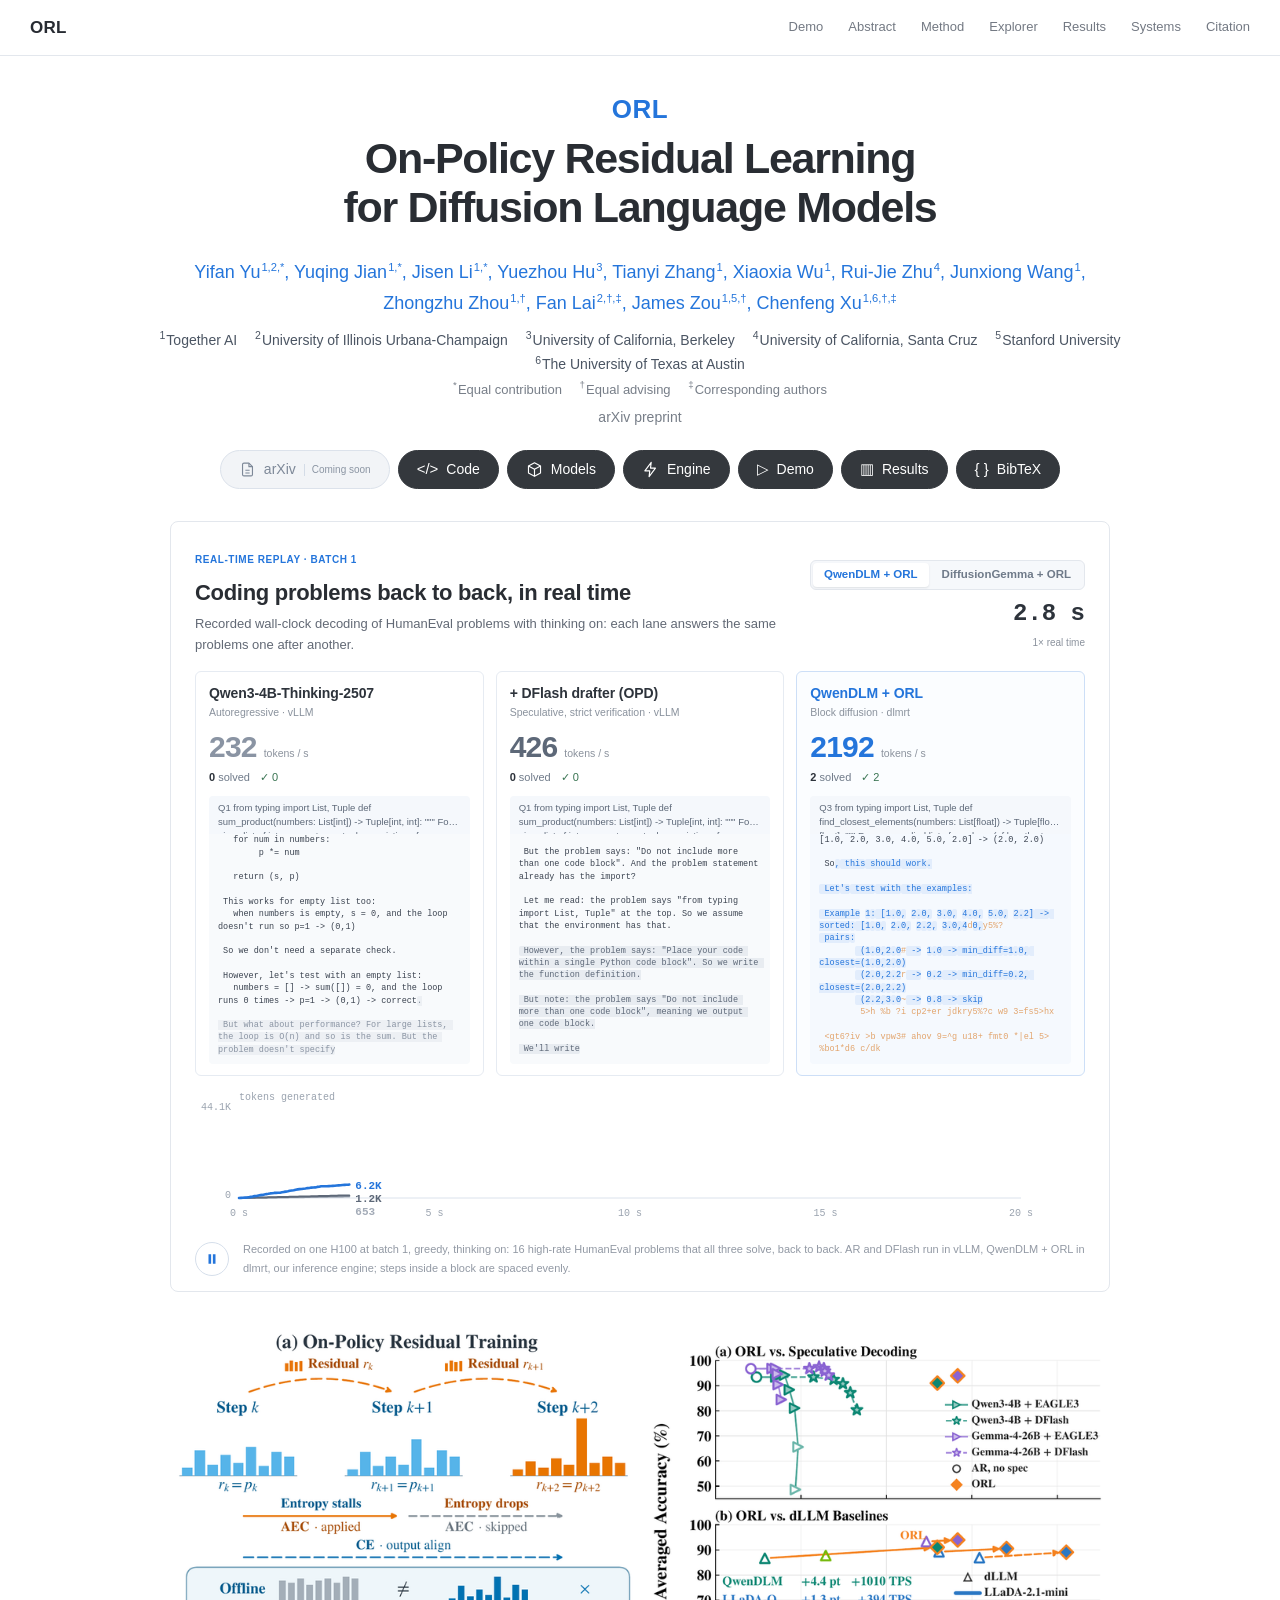
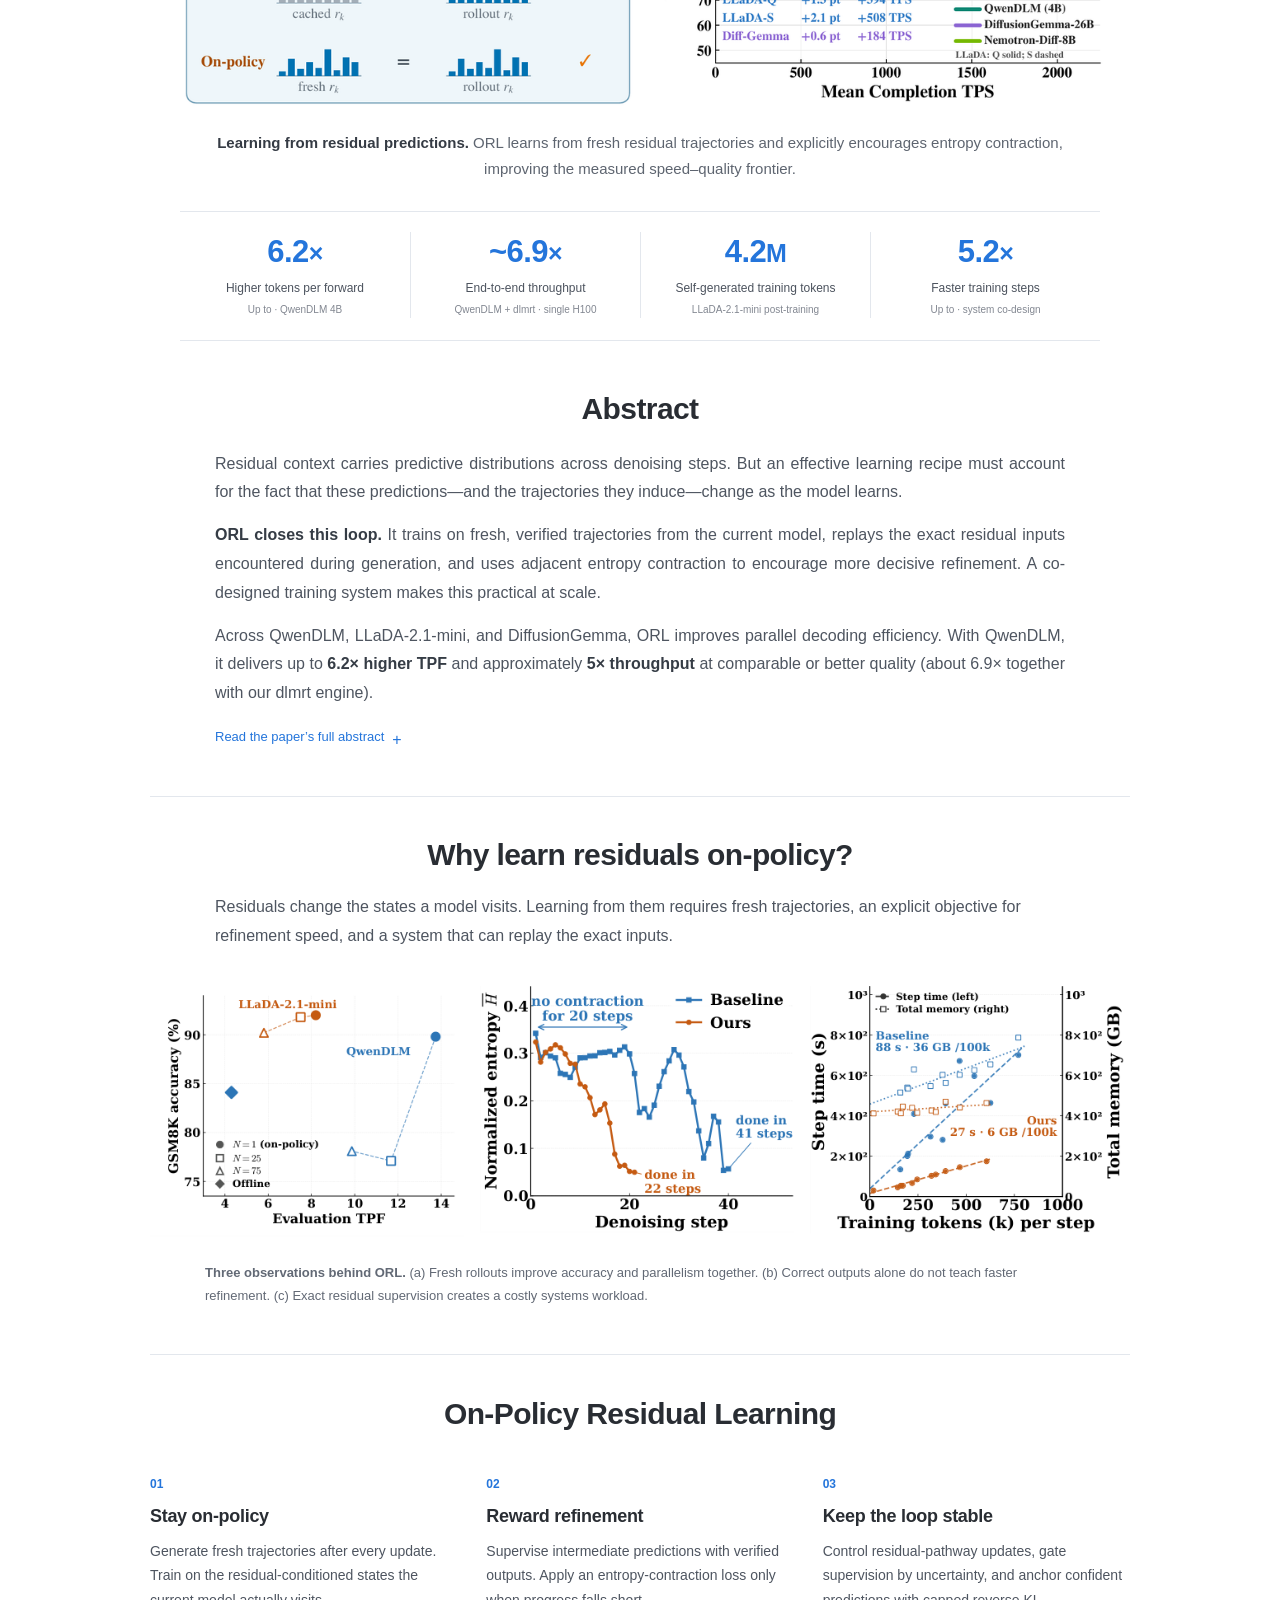
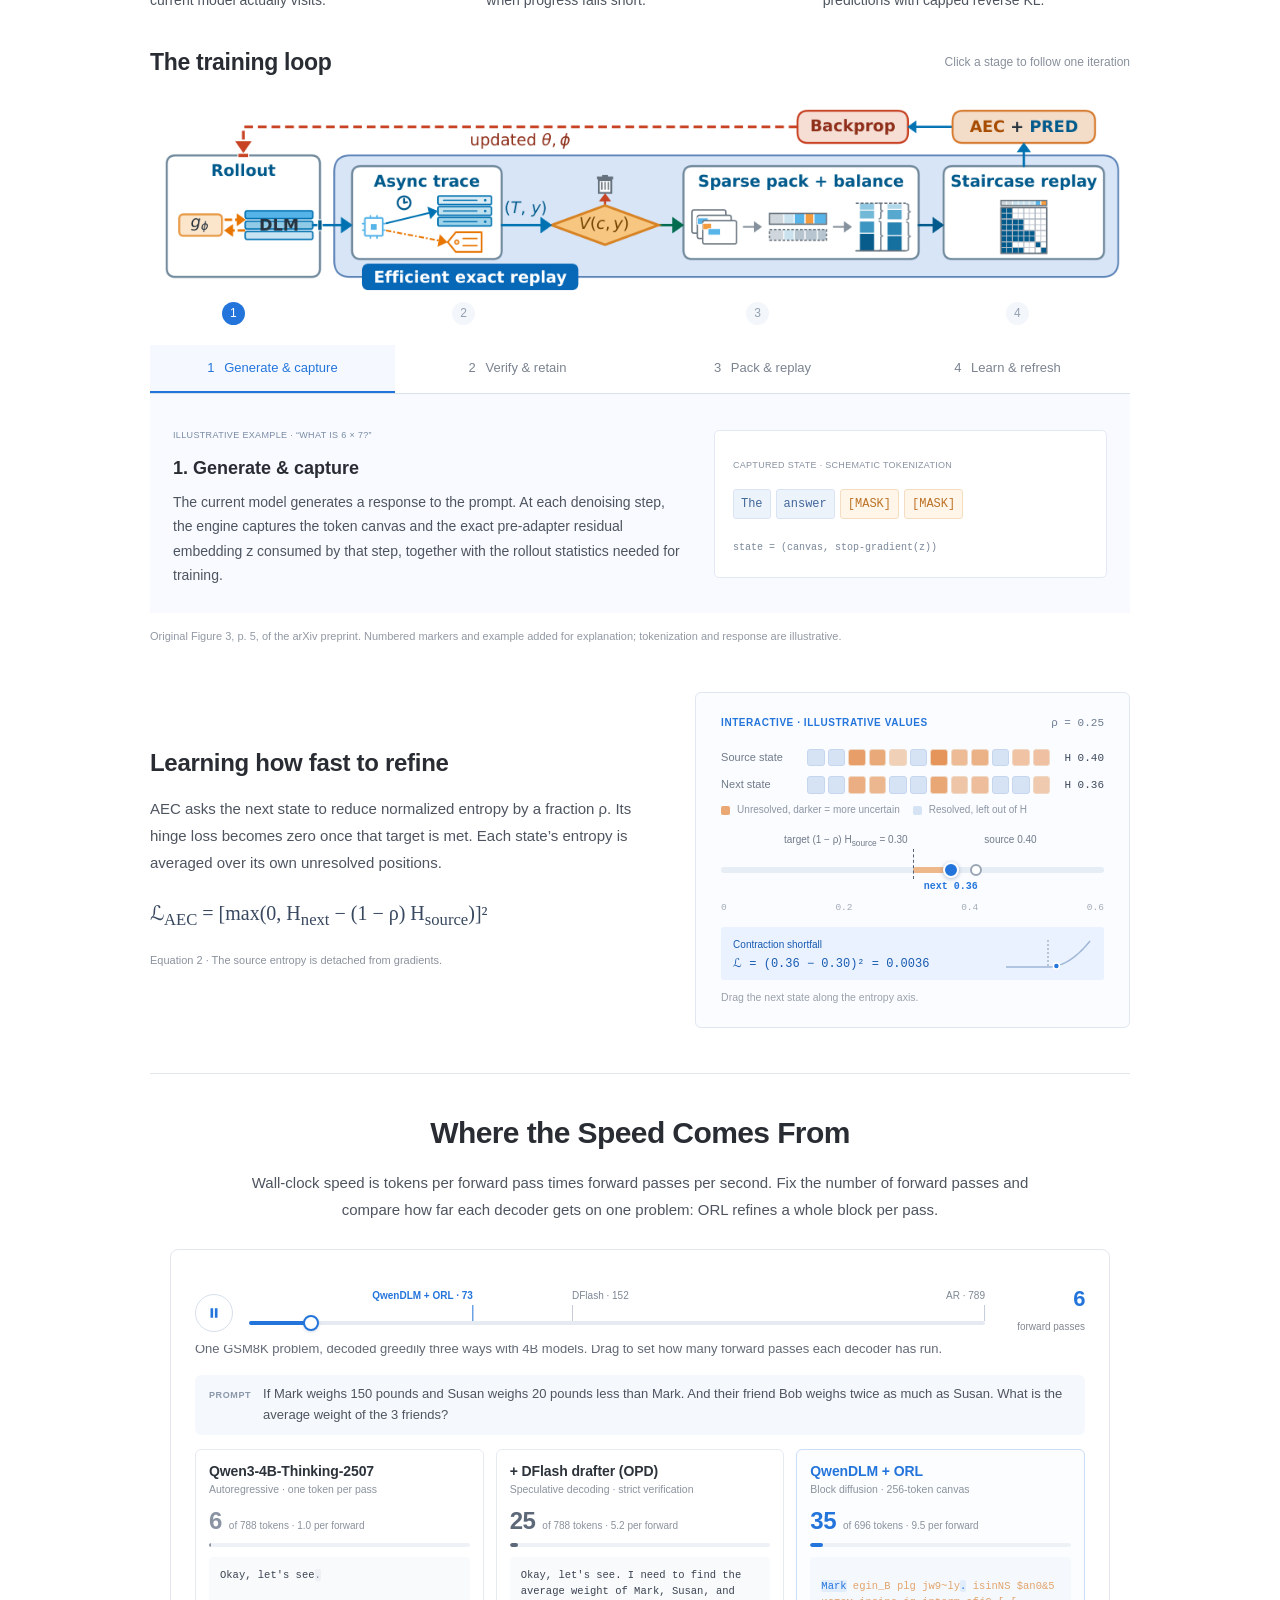
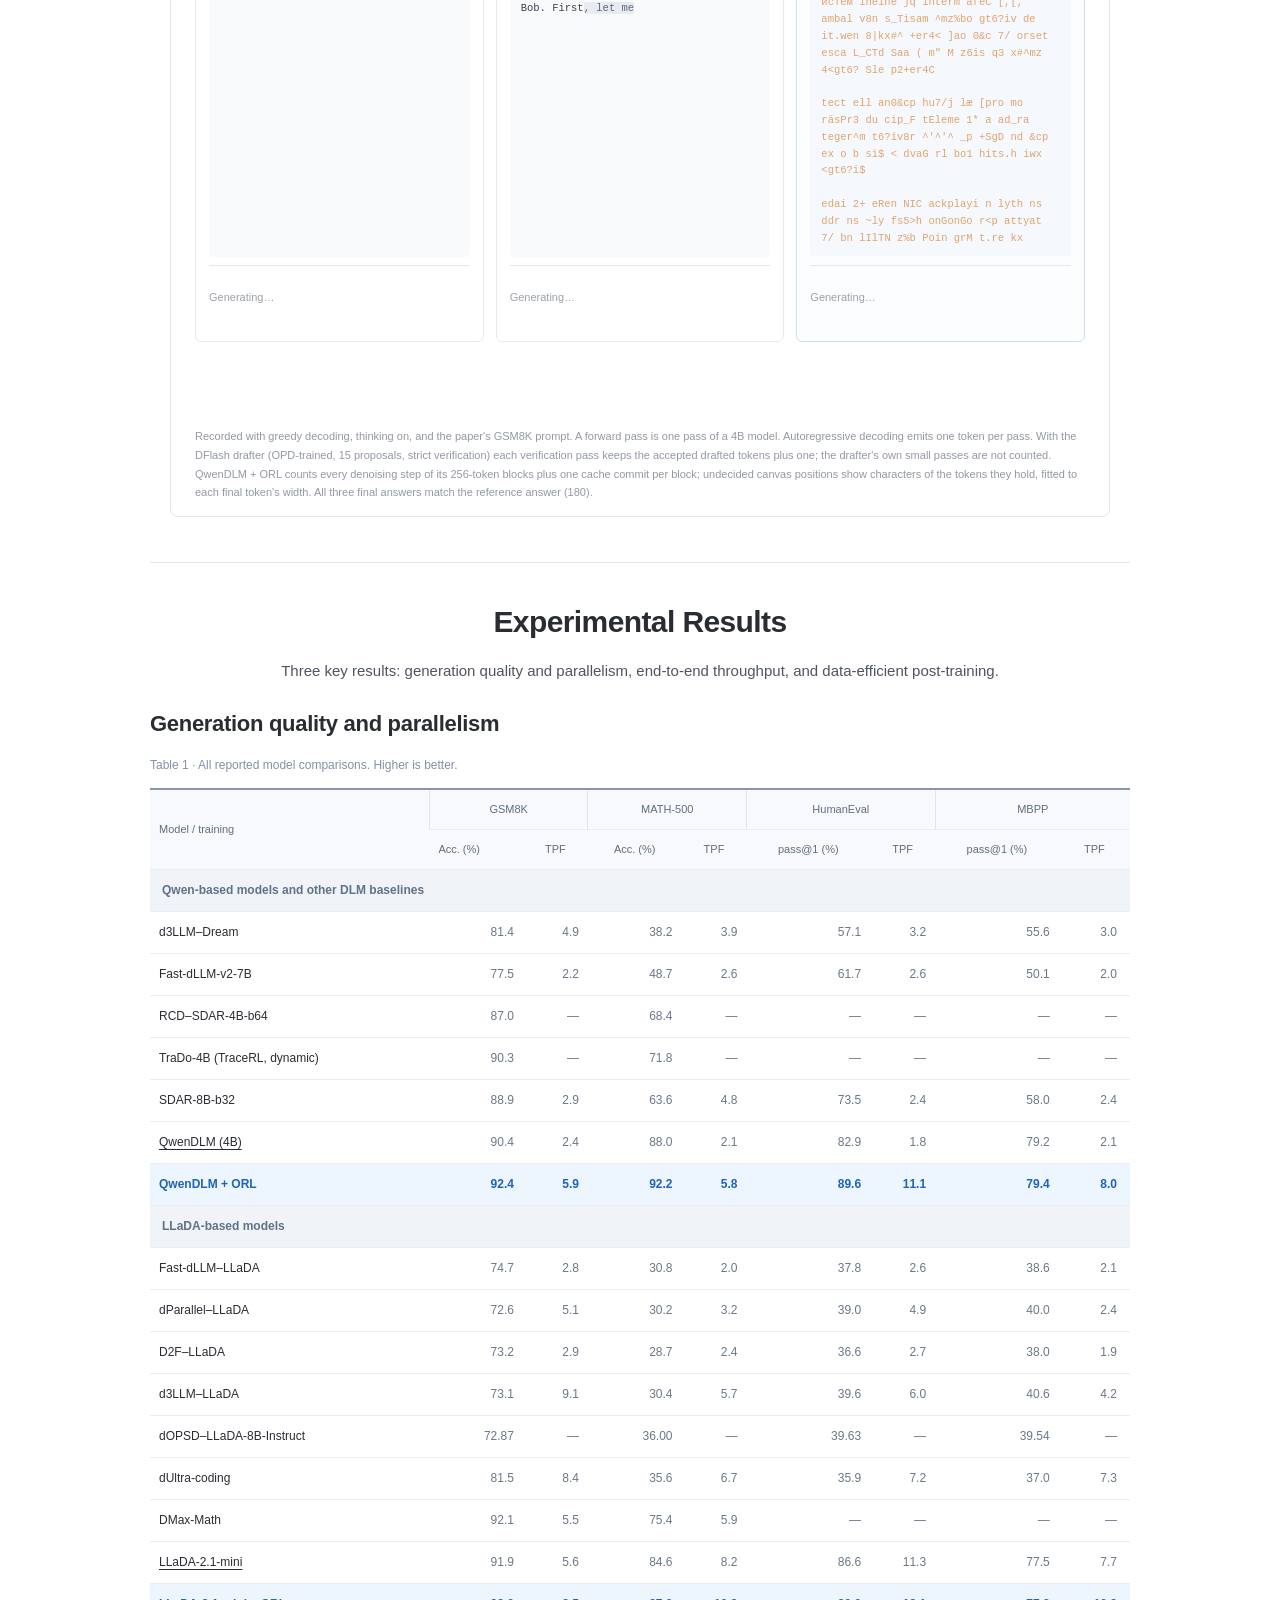
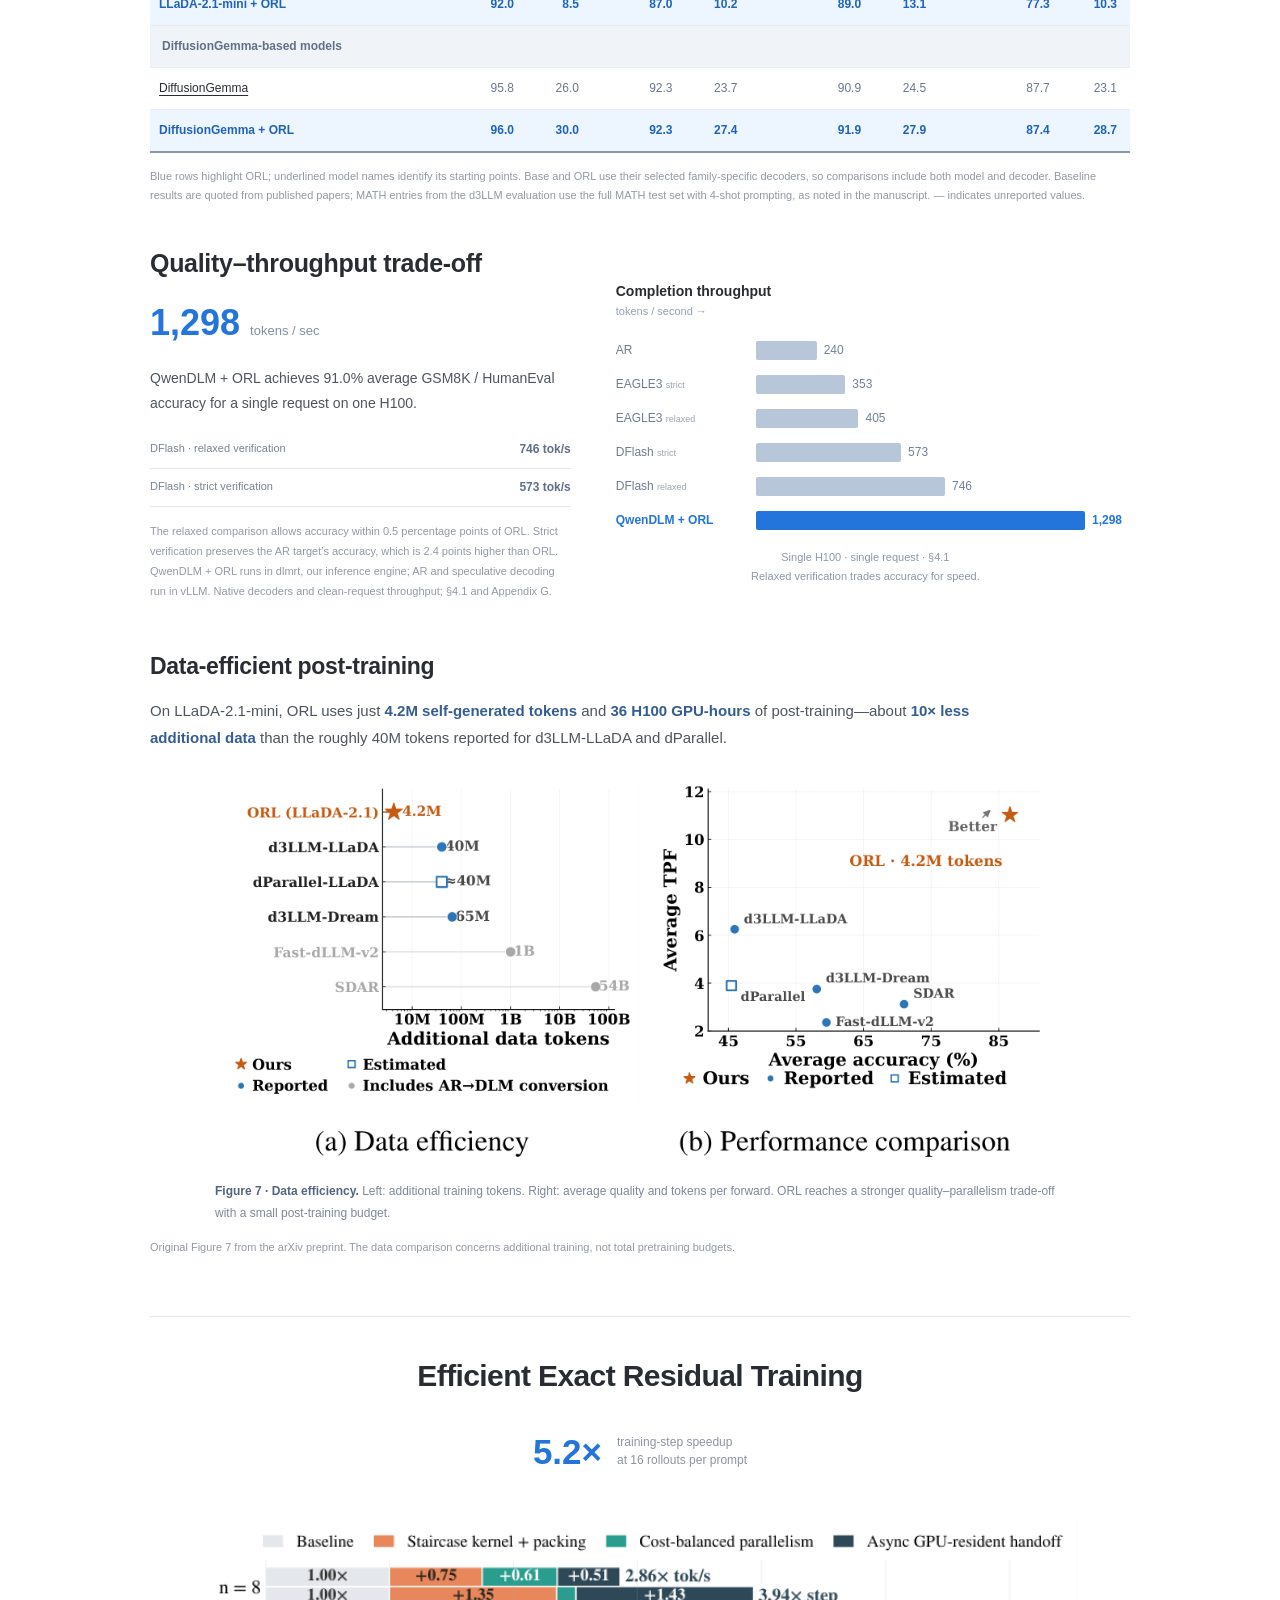
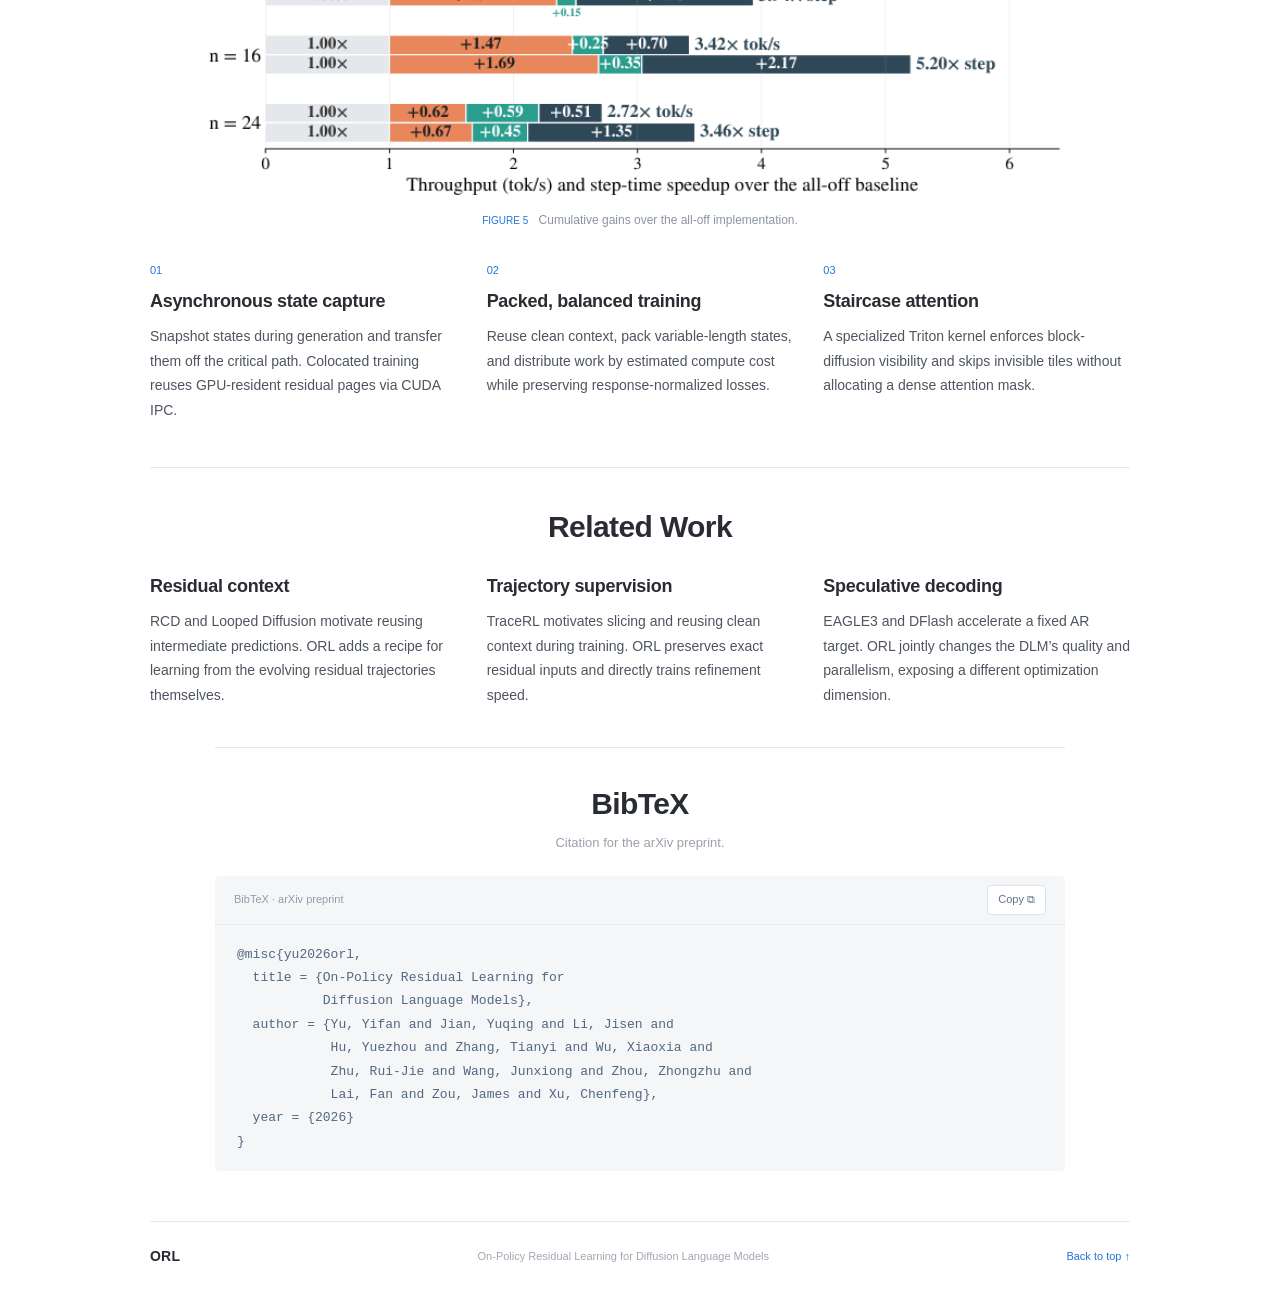
==== commit 9c3eadf6: "Code and Engine buttons link to the ORL and DLMRT repositories" ====
--- a/index.html
+++ b/index.html
@@ -31,7 +31,7 @@
 <section aria-labelledby="paper-title" class="hero container" id="project">
 <h1 id="paper-title"><span class="project-name">ORL</span><span class="title-line">On-Policy Residual Learning</span><span class="title-line">for Diffusion Language Models</span></h1>
 <div class="authors"><span><a href="https://yifan1130.github.io/" target="_blank" rel="noopener">Yifan Yu</a><sup>1,2,*</sup></span>, <span><a href="https://jianyq.github.io/" target="_blank" rel="noopener">Yuqing Jian</a><sup>1,*</sup></span>, <span><a href="https://jisenli.me/" target="_blank" rel="noopener">Jisen Li</a><sup>1,*</sup></span>, <span><a href="https://yuezhouhu.github.io/" target="_blank" rel="noopener">Yuezhou Hu</a><sup>3</sup></span>, <span><a href="https://tonyzhang617.github.io/" target="_blank" rel="noopener">Tianyi Zhang</a><sup>1</sup></span>, <span><a href="https://xwushirley.github.io/" target="_blank" rel="noopener">Xiaoxia Wu</a><sup>1</sup></span>, <span><a href="https://ruijie-zhu.github.io/" target="_blank" rel="noopener">Rui-Jie Zhu</a><sup>4</sup></span>, <span><a href="https://jxiw.github.io/" target="_blank" rel="noopener">Junxiong Wang</a><sup>1</sup></span>, <span><a href="https://www.zhongzhuzhou.org/" target="_blank" rel="noopener">Zhongzhu Zhou</a><sup>1,†</sup></span>, <span><a href="https://www.fanlai.me/" target="_blank" rel="noopener">Fan Lai</a><sup>2,†,‡</sup></span>, <span><a href="https://www.james-zou.com/" target="_blank" rel="noopener">James Zou</a><sup>1,5,†</sup></span>, <span><a href="https://www.chenfengx.com/" target="_blank" rel="noopener">Chenfeng Xu</a><sup>1,6,†,‡</sup></span></div><p class="affiliations"><span><sup>1</sup>Together AI</span> <span><sup>2</sup>University of Illinois Urbana-Champaign</span> <span><sup>3</sup>University of California, Berkeley</span> <span><sup>4</sup>University of California, Santa Cruz</span> <span><sup>5</sup>Stanford University</span> <span><sup>6</sup>The University of Texas at Austin</span></p><p class="author-notes"><span><sup>*</sup>Equal contribution</span> <span><sup>†</sup>Equal advising</span> <span><sup>‡</sup>Corresponding authors</span></p><p class="venue">arXiv preprint</p>
-<div class="hero-actions"><!-- Replace this disabled button with the arXiv link when the preprint is posted. --><button class="button code-placeholder" disabled="" id="arxiv-placeholder" title="arXiv coming soon" type="button"><svg aria-hidden="true" viewBox="0 0 24 24"><path d="M14 3H7a2 2 0 0 0-2 2v14a2 2 0 0 0 2 2h10a2 2 0 0 0 2-2V8z"></path><path d="M14 3v5h5M9 13h6M9 17h6"></path></svg> arXiv <small>Coming soon</small></button><!-- Replace this disabled button with a repository link when code is released. --><button class="button code-placeholder" disabled="" id="code-placeholder" title="Code coming soon" type="button"><span aria-hidden="true">&lt;/&gt;</span> Code <small>Coming soon</small></button><a class="button" href="https://huggingface.co/collections/yifanyu/orl-on-policy-residual-learning-for-diffusion-lms" target="_blank" rel="noopener"><svg aria-hidden="true" viewBox="0 0 24 24"><path d="M12 2.5 3.5 7v10l8.5 4.5 8.5-4.5V7z"></path><path d="M3.5 7 12 11.5 20.5 7M12 11.5v10"></path></svg> Models</a><!-- Replace this disabled button with the dlmrt repository link when the engine is released. --><button class="button code-placeholder" disabled="" id="engine-placeholder" title="Engine coming soon" type="button"><svg aria-hidden="true" viewBox="0 0 24 24"><path d="M13 2 4 14h7l-1 8 9-12h-7l1-8z"></path></svg> Engine <small>Coming soon</small></button><a class="button secondary" href="#demo"><span aria-hidden="true">▷</span> Demo</a><a class="button secondary" href="#results"><span aria-hidden="true">▥</span> Results</a><a class="button secondary" href="#citation"><span aria-hidden="true">{ }</span> BibTeX</a></div>
+<div class="hero-actions"><!-- Replace this disabled button with the arXiv link when the preprint is posted. --><button class="button code-placeholder" disabled="" id="arxiv-placeholder" title="arXiv coming soon" type="button"><svg aria-hidden="true" viewBox="0 0 24 24"><path d="M14 3H7a2 2 0 0 0-2 2v14a2 2 0 0 0 2 2h10a2 2 0 0 0 2-2V8z"></path><path d="M14 3v5h5M9 13h6M9 17h6"></path></svg> arXiv <small>Coming soon</small></button><a class="button" href="https://github.com/Introspective-Diffusion/ORL" target="_blank" rel="noopener"><span aria-hidden="true">&lt;/&gt;</span> Code</a><a class="button" href="https://huggingface.co/collections/yifanyu/orl-on-policy-residual-learning-for-diffusion-lms" target="_blank" rel="noopener"><svg aria-hidden="true" viewBox="0 0 24 24"><path d="M12 2.5 3.5 7v10l8.5 4.5 8.5-4.5V7z"></path><path d="M3.5 7 12 11.5 20.5 7M12 11.5v10"></path></svg> Models</a><a class="button" href="https://github.com/Introspective-Diffusion/DLMRT" target="_blank" rel="noopener"><svg aria-hidden="true" viewBox="0 0 24 24"><path d="M13 2 4 14h7l-1 8 9-12h-7l1-8z"></path></svg> Engine</a><a class="button secondary" href="#demo"><span aria-hidden="true">▷</span> Demo</a><a class="button secondary" href="#results"><span aria-hidden="true">▥</span> Results</a><a class="button secondary" href="#citation"><span aria-hidden="true">{ }</span> BibTeX</a></div>
 <section aria-labelledby="rt-title" class="rt-demo" id="demo">
 <div class="rt-head"><div><span class="demo-badge">REAL-TIME REPLAY · BATCH 1</span><h2 id="rt-title">Coding problems back to back, in real time</h2><p>Recorded wall-clock decoding of HumanEval problems with thinking on: each lane answers the same problems one after another.</p></div><div class="rt-side"><div aria-label="Model family" class="rt-flip" role="group"><button aria-pressed="true" data-face="qwen" type="button">QwenDLM + ORL</button><button aria-pressed="false" data-face="gemma" type="button">DiffusionGemma + ORL</button></div><div class="rt-clock"><b id="rt-clock">0.0 s</b><small>1× real time</small></div></div></div>
 <div class="rt-lanes" id="rt-lanes"></div>
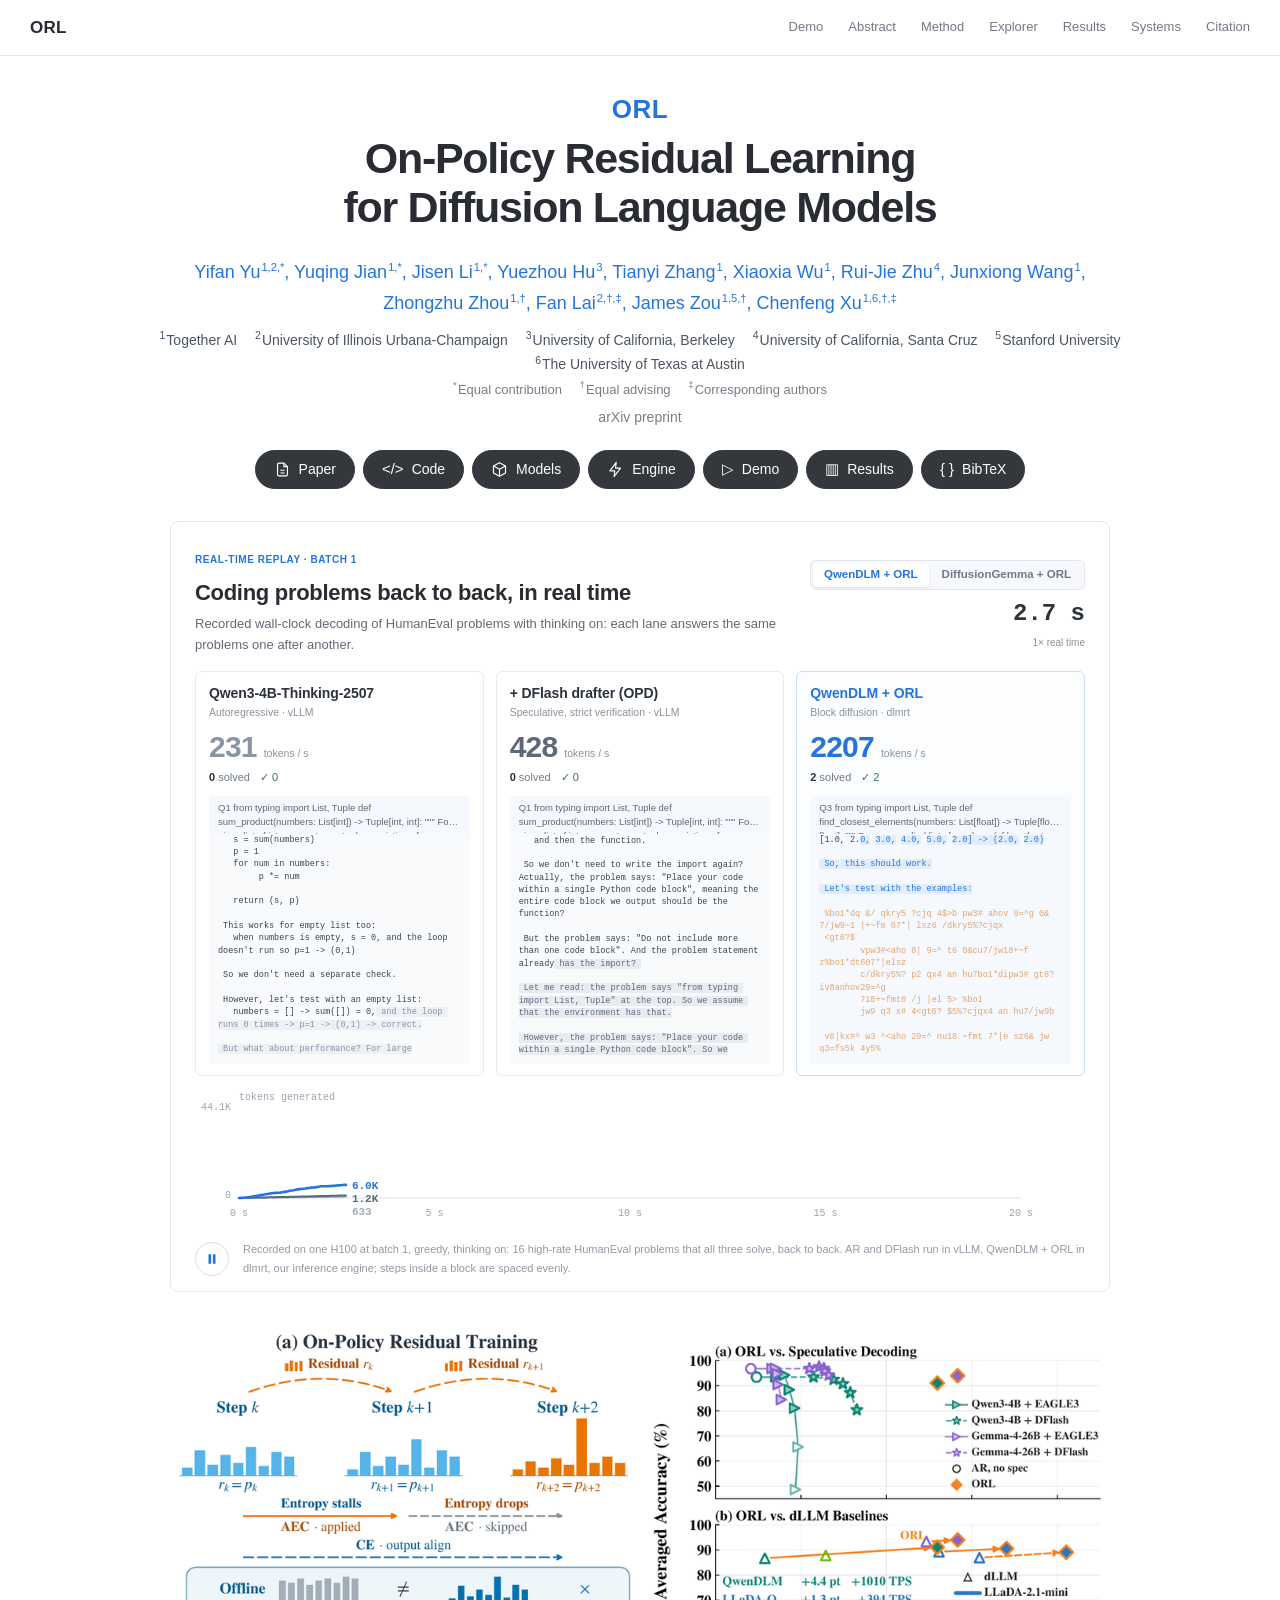
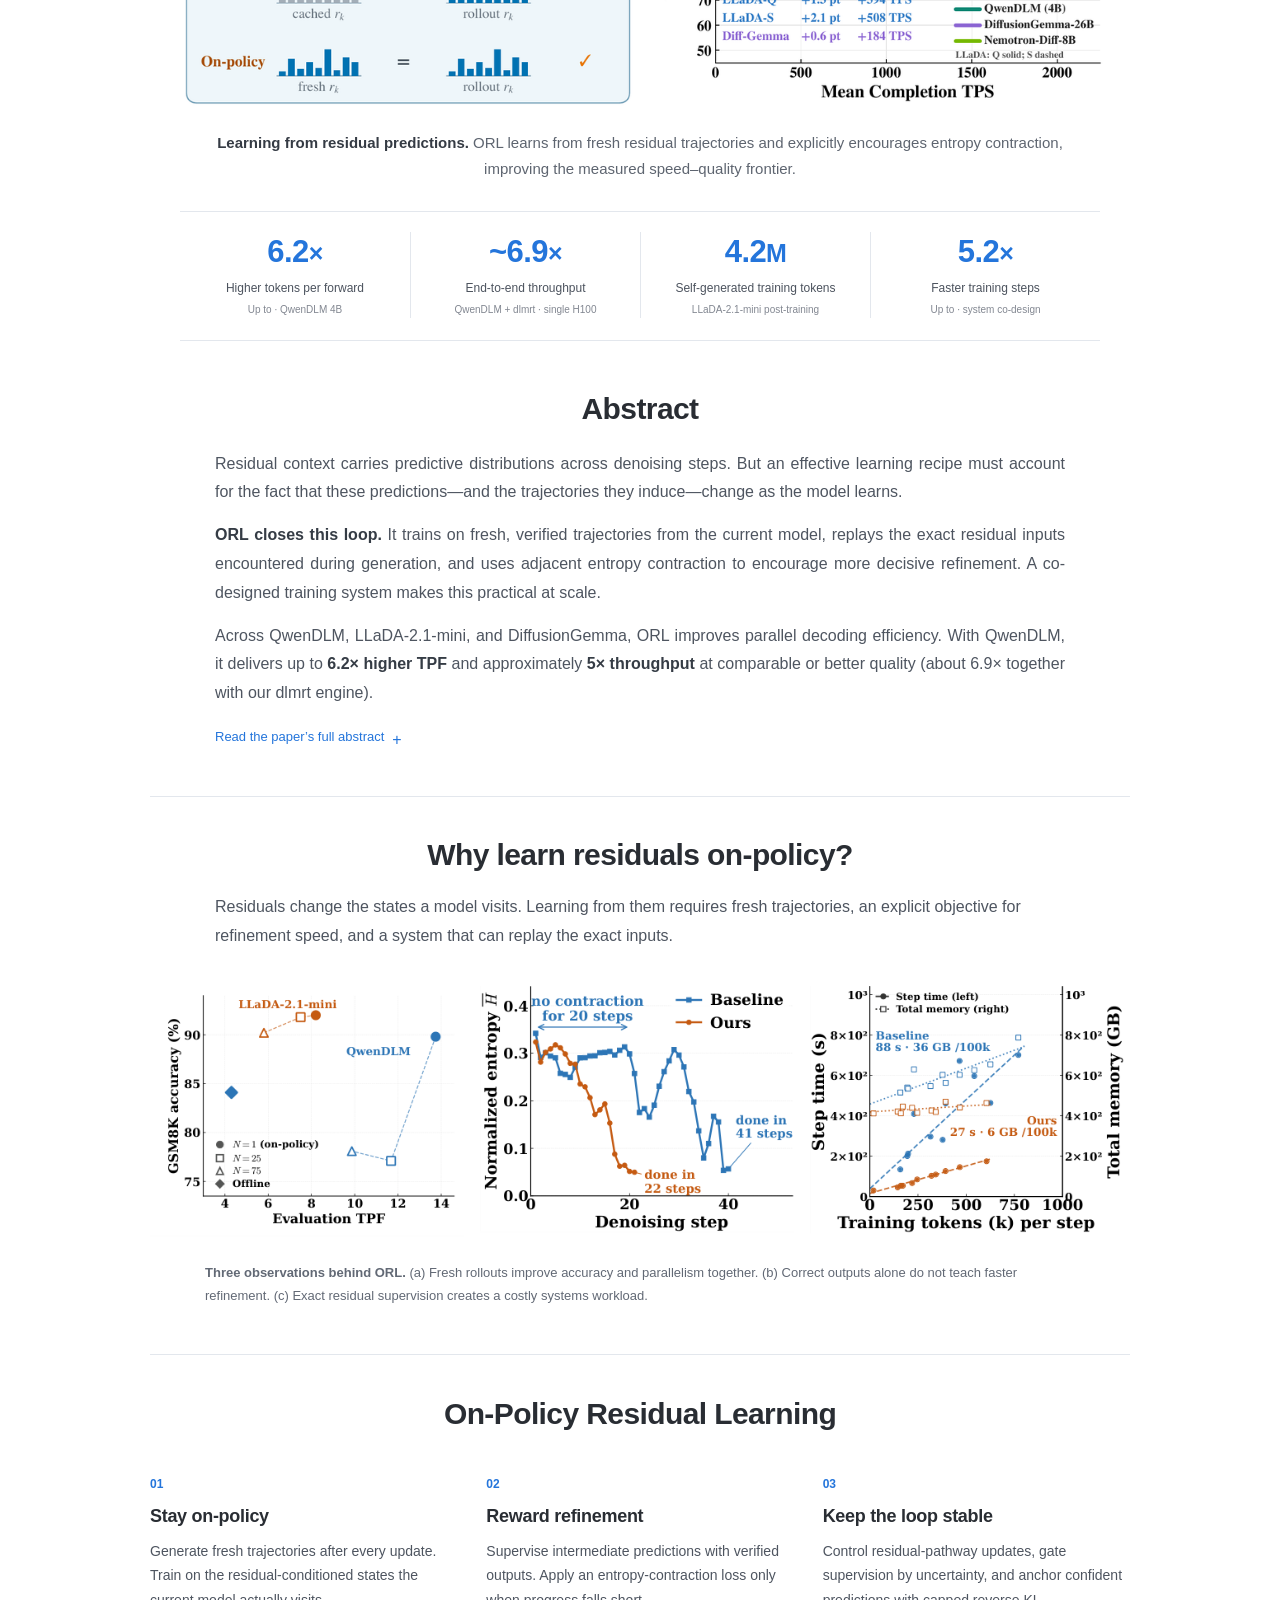
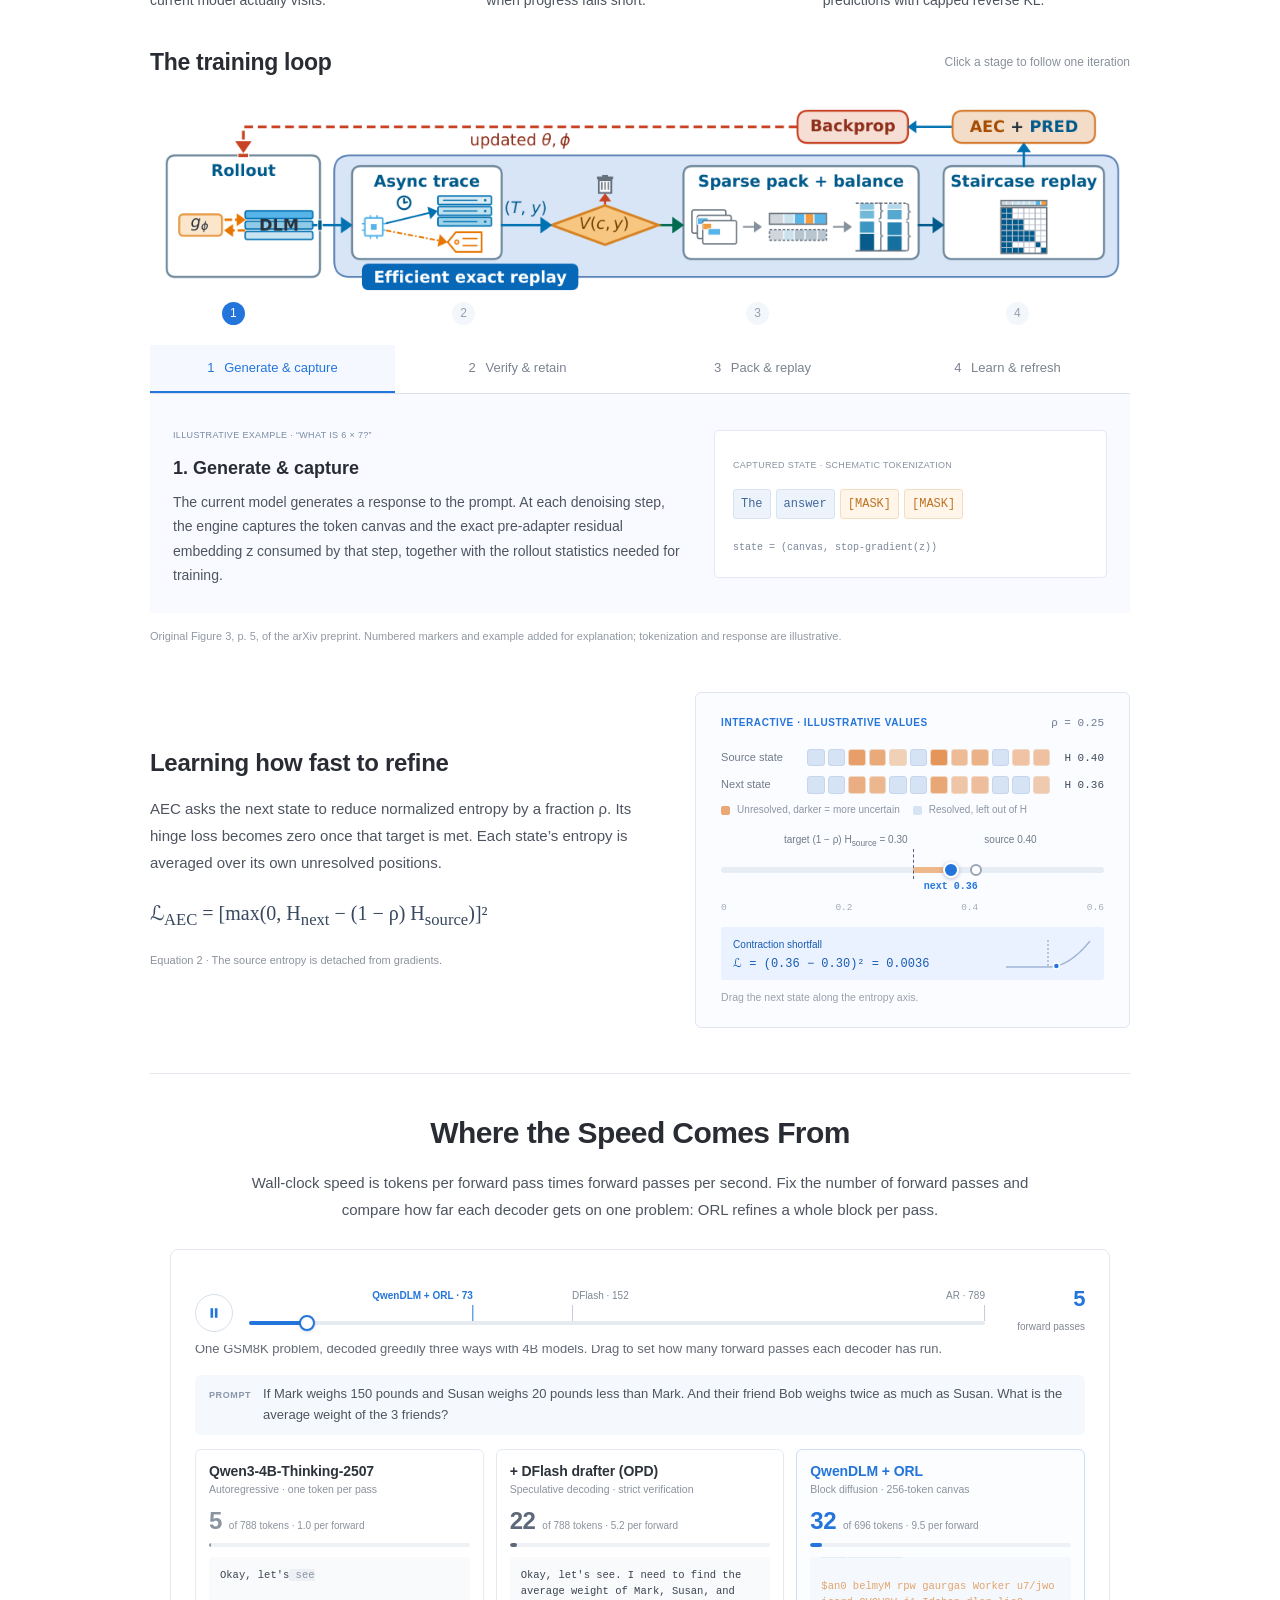
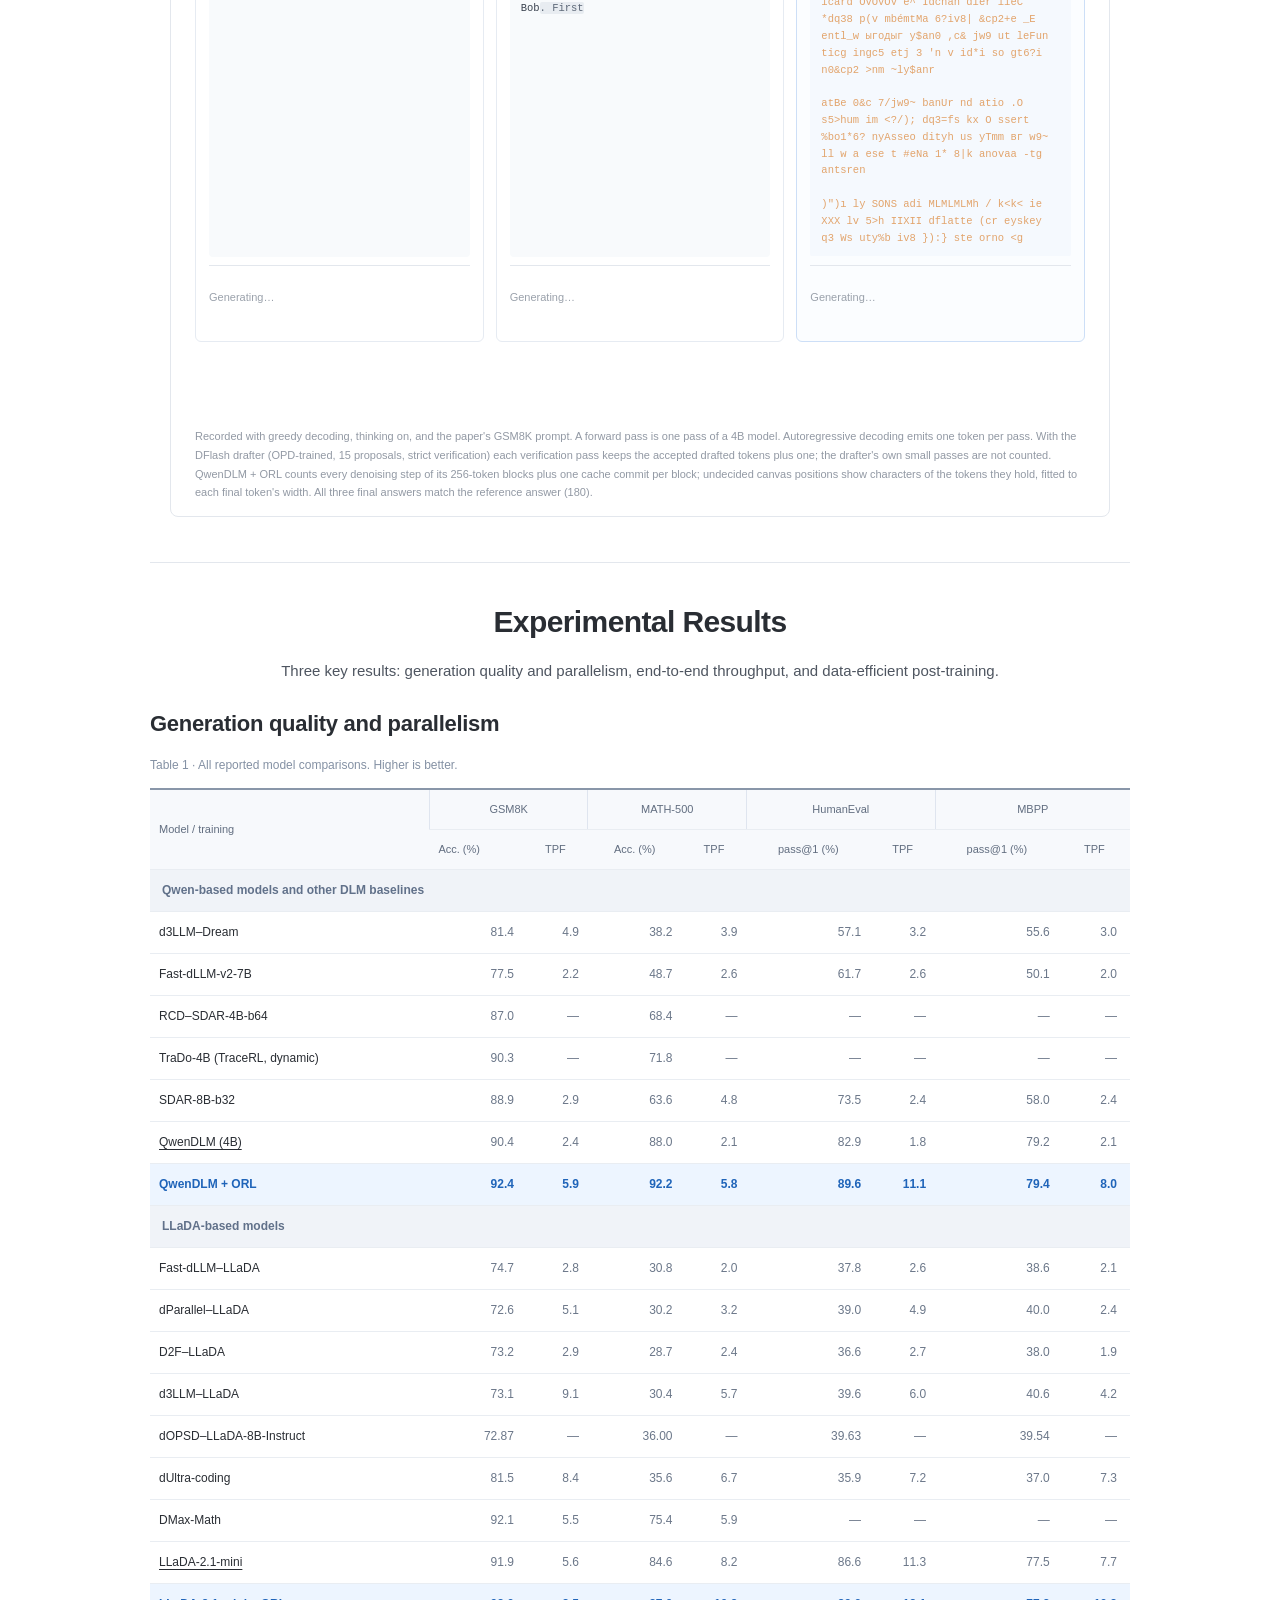
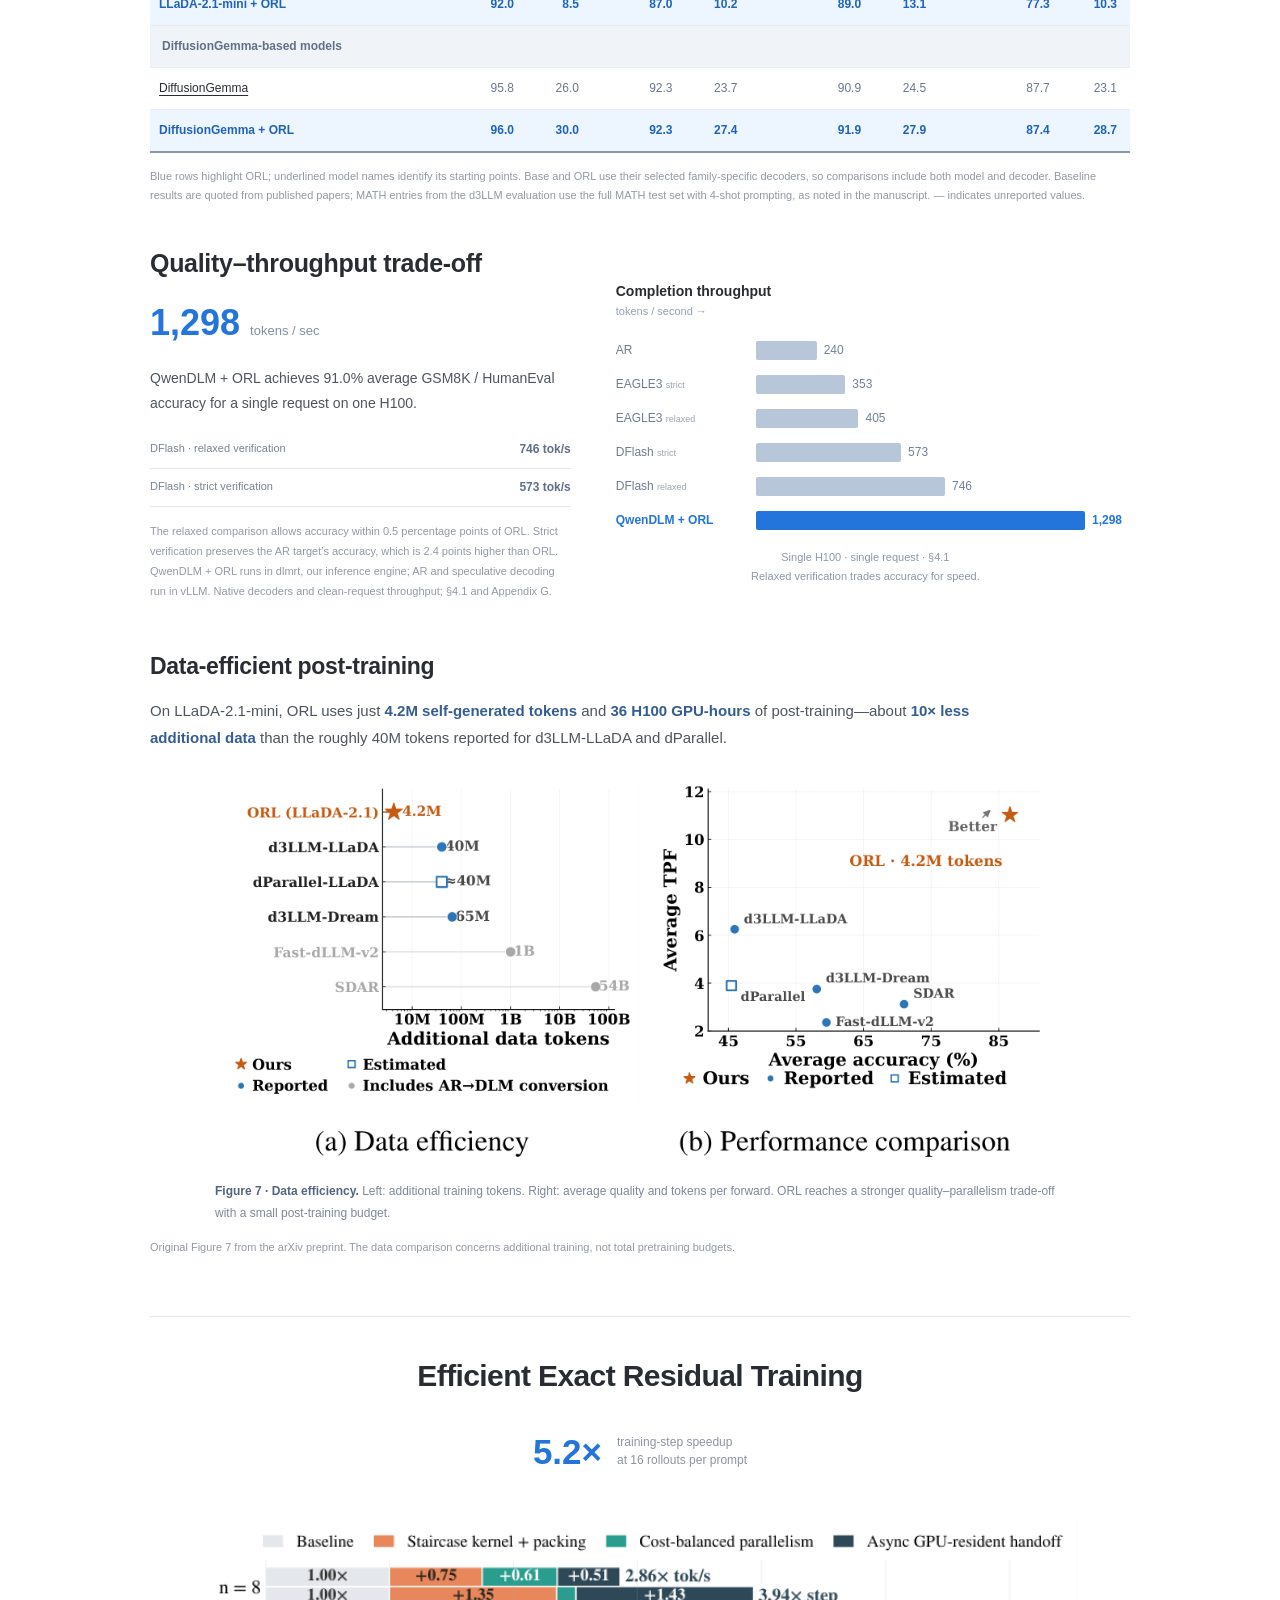
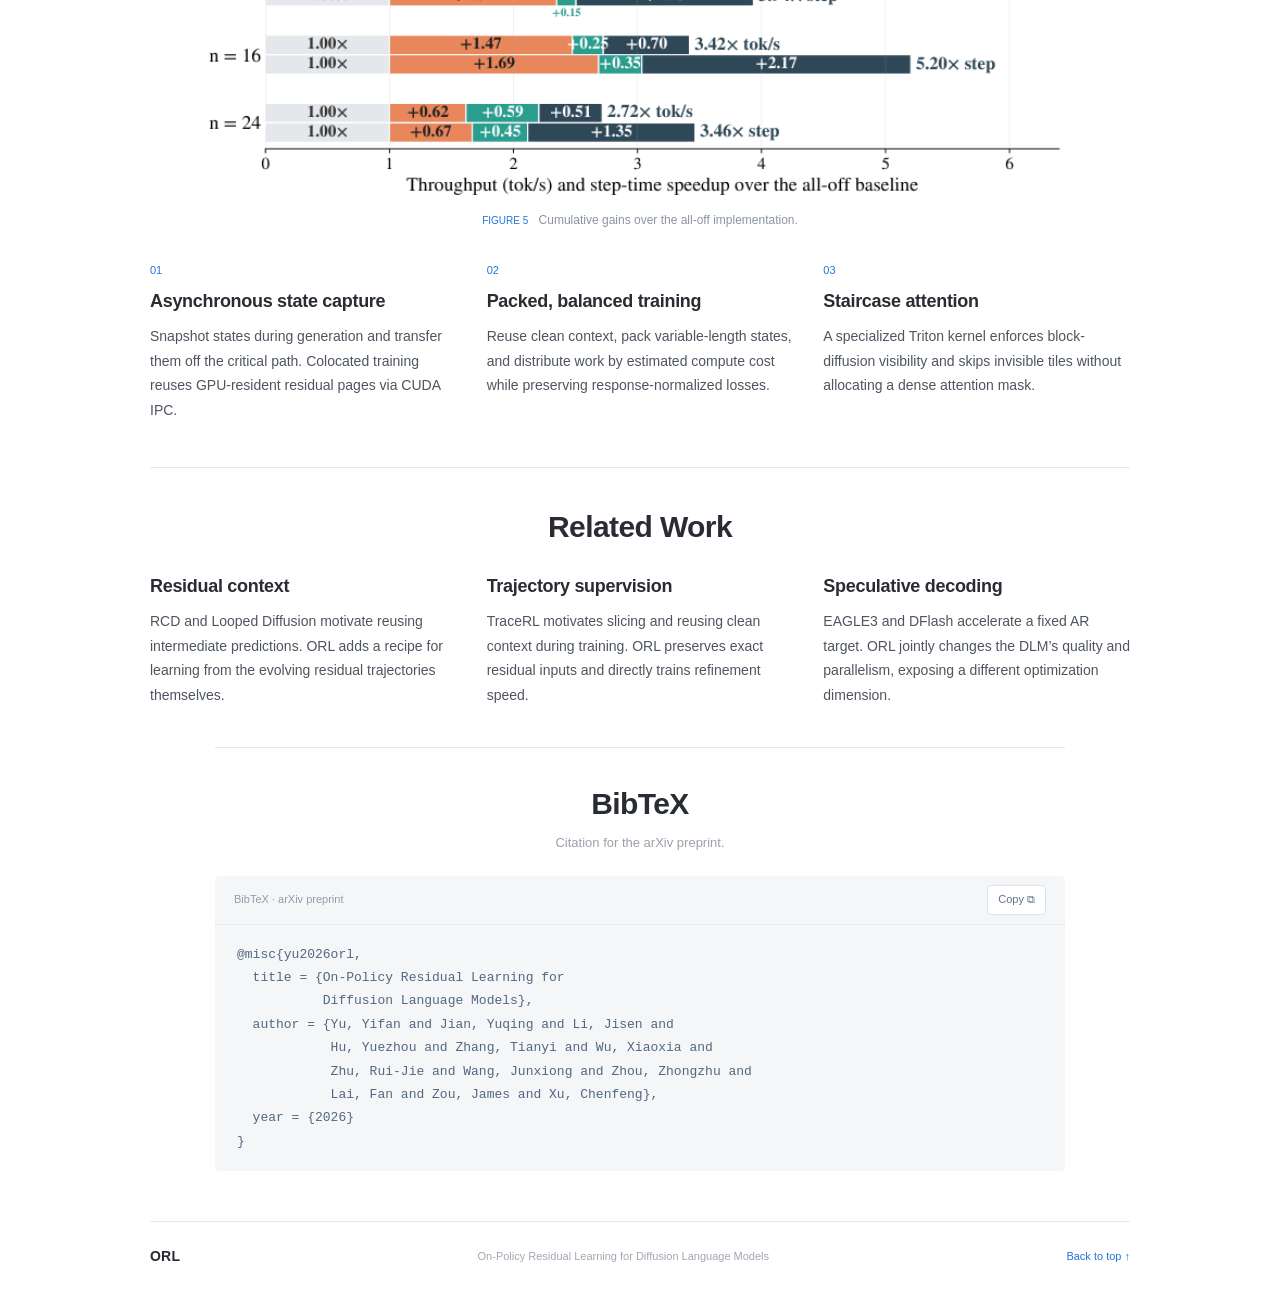
==== commit dc4587e9: "Paper button links to the PDF in the ORL repository" ====
--- a/index.html
+++ b/index.html
@@ -31,7 +31,7 @@
 <section aria-labelledby="paper-title" class="hero container" id="project">
 <h1 id="paper-title"><span class="project-name">ORL</span><span class="title-line">On-Policy Residual Learning</span><span class="title-line">for Diffusion Language Models</span></h1>
 <div class="authors"><span><a href="https://yifan1130.github.io/" target="_blank" rel="noopener">Yifan Yu</a><sup>1,2,*</sup></span>, <span><a href="https://jianyq.github.io/" target="_blank" rel="noopener">Yuqing Jian</a><sup>1,*</sup></span>, <span><a href="https://jisenli.me/" target="_blank" rel="noopener">Jisen Li</a><sup>1,*</sup></span>, <span><a href="https://yuezhouhu.github.io/" target="_blank" rel="noopener">Yuezhou Hu</a><sup>3</sup></span>, <span><a href="https://tonyzhang617.github.io/" target="_blank" rel="noopener">Tianyi Zhang</a><sup>1</sup></span>, <span><a href="https://xwushirley.github.io/" target="_blank" rel="noopener">Xiaoxia Wu</a><sup>1</sup></span>, <span><a href="https://ruijie-zhu.github.io/" target="_blank" rel="noopener">Rui-Jie Zhu</a><sup>4</sup></span>, <span><a href="https://jxiw.github.io/" target="_blank" rel="noopener">Junxiong Wang</a><sup>1</sup></span>, <span><a href="https://www.zhongzhuzhou.org/" target="_blank" rel="noopener">Zhongzhu Zhou</a><sup>1,†</sup></span>, <span><a href="https://www.fanlai.me/" target="_blank" rel="noopener">Fan Lai</a><sup>2,†,‡</sup></span>, <span><a href="https://www.james-zou.com/" target="_blank" rel="noopener">James Zou</a><sup>1,5,†</sup></span>, <span><a href="https://www.chenfengx.com/" target="_blank" rel="noopener">Chenfeng Xu</a><sup>1,6,†,‡</sup></span></div><p class="affiliations"><span><sup>1</sup>Together AI</span> <span><sup>2</sup>University of Illinois Urbana-Champaign</span> <span><sup>3</sup>University of California, Berkeley</span> <span><sup>4</sup>University of California, Santa Cruz</span> <span><sup>5</sup>Stanford University</span> <span><sup>6</sup>The University of Texas at Austin</span></p><p class="author-notes"><span><sup>*</sup>Equal contribution</span> <span><sup>†</sup>Equal advising</span> <span><sup>‡</sup>Corresponding authors</span></p><p class="venue">arXiv preprint</p>
-<div class="hero-actions"><!-- Replace this disabled button with the arXiv link when the preprint is posted. --><button class="button code-placeholder" disabled="" id="arxiv-placeholder" title="arXiv coming soon" type="button"><svg aria-hidden="true" viewBox="0 0 24 24"><path d="M14 3H7a2 2 0 0 0-2 2v14a2 2 0 0 0 2 2h10a2 2 0 0 0 2-2V8z"></path><path d="M14 3v5h5M9 13h6M9 17h6"></path></svg> arXiv <small>Coming soon</small></button><a class="button" href="https://github.com/Introspective-Diffusion/ORL" target="_blank" rel="noopener"><span aria-hidden="true">&lt;/&gt;</span> Code</a><a class="button" href="https://huggingface.co/collections/yifanyu/orl-on-policy-residual-learning-for-diffusion-lms" target="_blank" rel="noopener"><svg aria-hidden="true" viewBox="0 0 24 24"><path d="M12 2.5 3.5 7v10l8.5 4.5 8.5-4.5V7z"></path><path d="M3.5 7 12 11.5 20.5 7M12 11.5v10"></path></svg> Models</a><a class="button" href="https://github.com/Introspective-Diffusion/DLMRT" target="_blank" rel="noopener"><svg aria-hidden="true" viewBox="0 0 24 24"><path d="M13 2 4 14h7l-1 8 9-12h-7l1-8z"></path></svg> Engine</a><a class="button secondary" href="#demo"><span aria-hidden="true">▷</span> Demo</a><a class="button secondary" href="#results"><span aria-hidden="true">▥</span> Results</a><a class="button secondary" href="#citation"><span aria-hidden="true">{ }</span> BibTeX</a></div>
+<div class="hero-actions"><a class="button" href="https://github.com/Introspective-Diffusion/ORL/blob/main/ORL_paper.pdf" target="_blank" rel="noopener"><svg aria-hidden="true" viewBox="0 0 24 24"><path d="M14 3H7a2 2 0 0 0-2 2v14a2 2 0 0 0 2 2h10a2 2 0 0 0 2-2V8z"></path><path d="M14 3v5h5M9 13h6M9 17h6"></path></svg> Paper</a><a class="button" href="https://github.com/Introspective-Diffusion/ORL" target="_blank" rel="noopener"><span aria-hidden="true">&lt;/&gt;</span> Code</a><a class="button" href="https://huggingface.co/collections/yifanyu/orl-on-policy-residual-learning-for-diffusion-lms" target="_blank" rel="noopener"><svg aria-hidden="true" viewBox="0 0 24 24"><path d="M12 2.5 3.5 7v10l8.5 4.5 8.5-4.5V7z"></path><path d="M3.5 7 12 11.5 20.5 7M12 11.5v10"></path></svg> Models</a><a class="button" href="https://github.com/Introspective-Diffusion/DLMRT" target="_blank" rel="noopener"><svg aria-hidden="true" viewBox="0 0 24 24"><path d="M13 2 4 14h7l-1 8 9-12h-7l1-8z"></path></svg> Engine</a><a class="button secondary" href="#demo"><span aria-hidden="true">▷</span> Demo</a><a class="button secondary" href="#results"><span aria-hidden="true">▥</span> Results</a><a class="button secondary" href="#citation"><span aria-hidden="true">{ }</span> BibTeX</a></div>
 <section aria-labelledby="rt-title" class="rt-demo" id="demo">
 <div class="rt-head"><div><span class="demo-badge">REAL-TIME REPLAY · BATCH 1</span><h2 id="rt-title">Coding problems back to back, in real time</h2><p>Recorded wall-clock decoding of HumanEval problems with thinking on: each lane answers the same problems one after another.</p></div><div class="rt-side"><div aria-label="Model family" class="rt-flip" role="group"><button aria-pressed="true" data-face="qwen" type="button">QwenDLM + ORL</button><button aria-pressed="false" data-face="gemma" type="button">DiffusionGemma + ORL</button></div><div class="rt-clock"><b id="rt-clock">0.0 s</b><small>1× real time</small></div></div></div>
 <div class="rt-lanes" id="rt-lanes"></div>
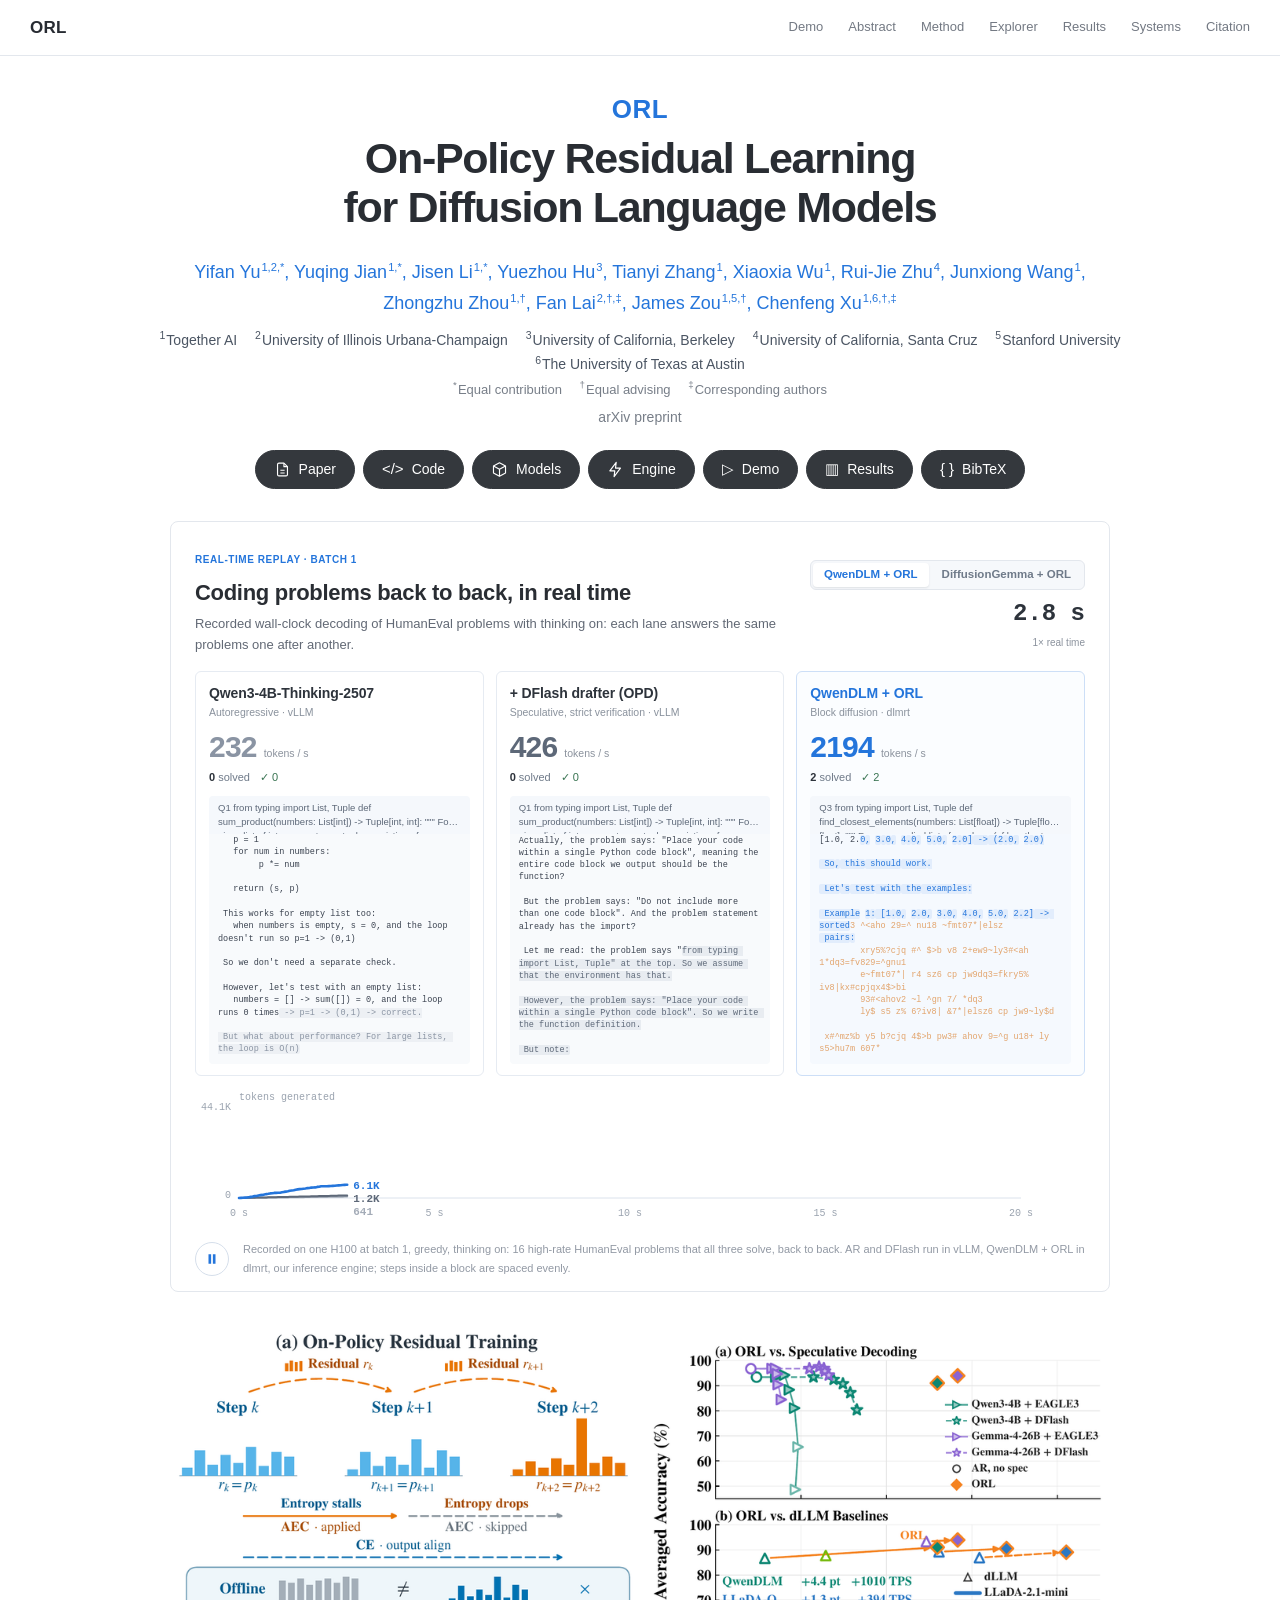
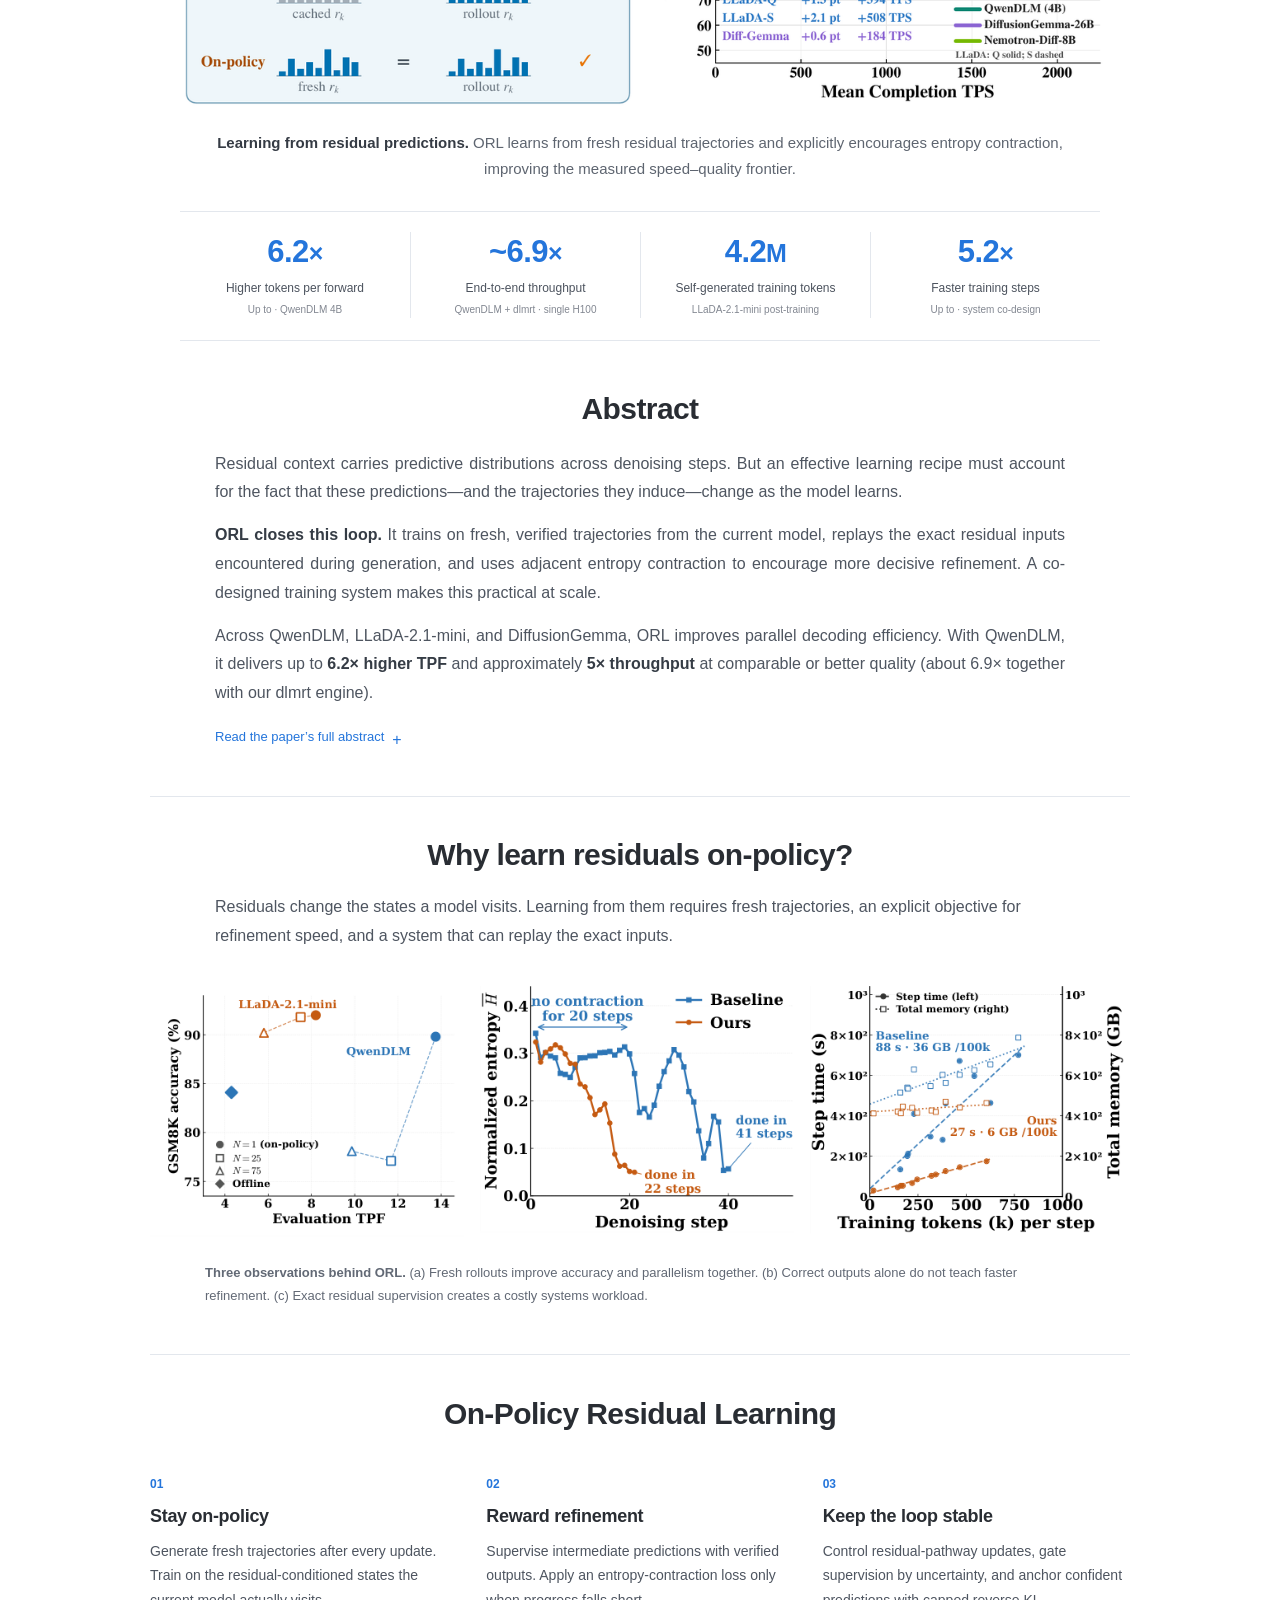
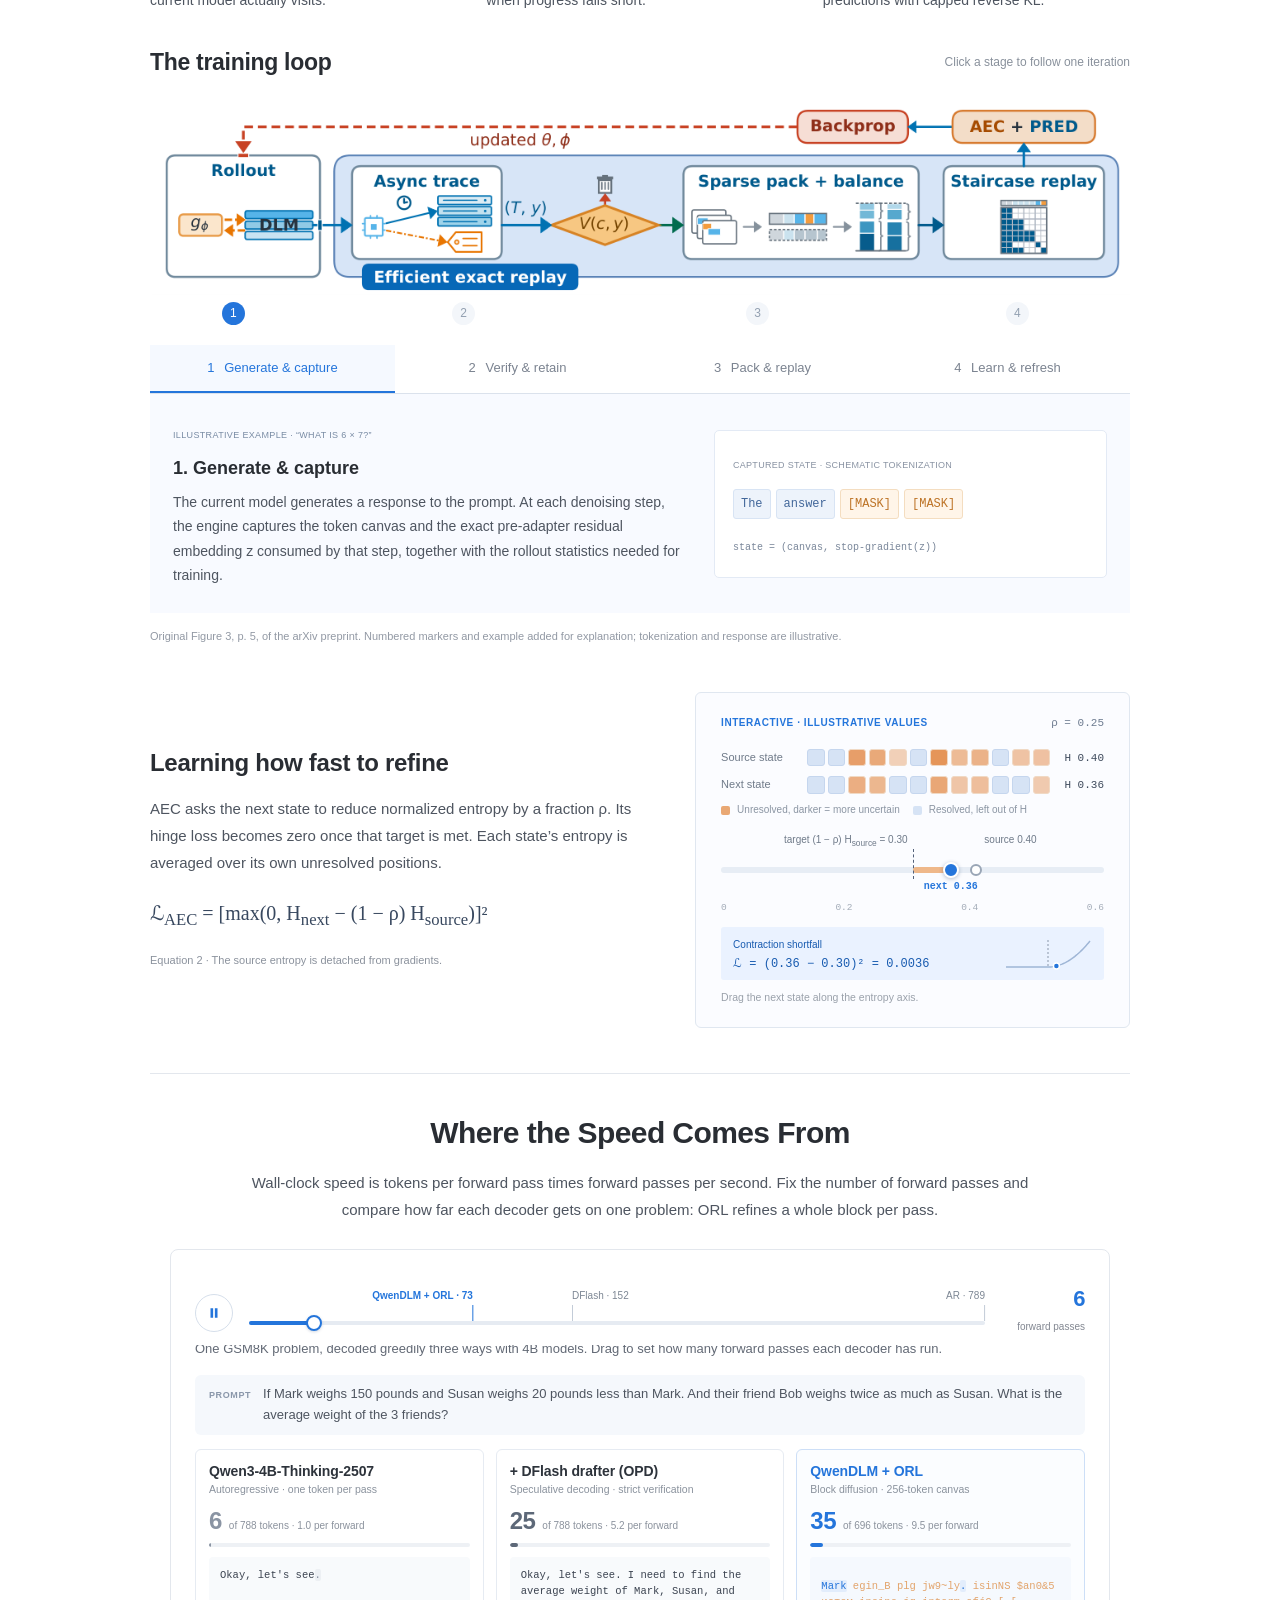
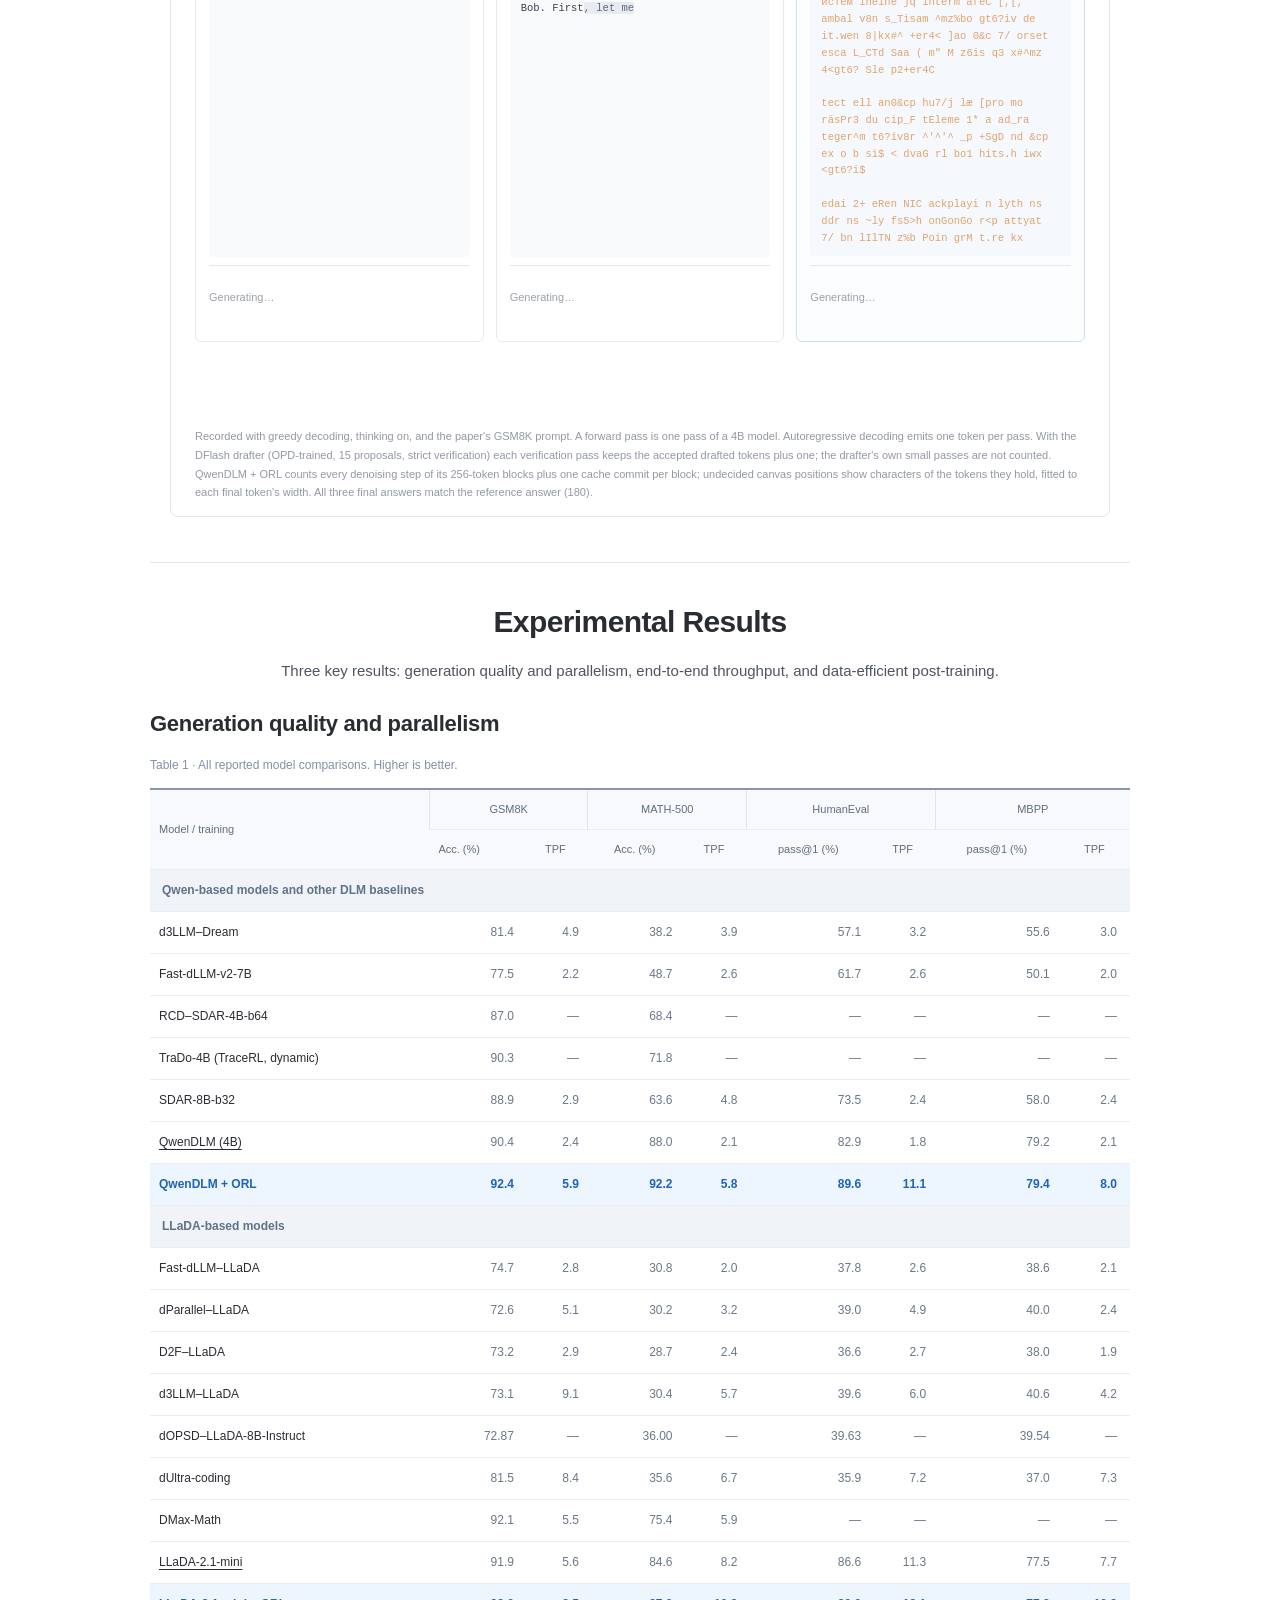
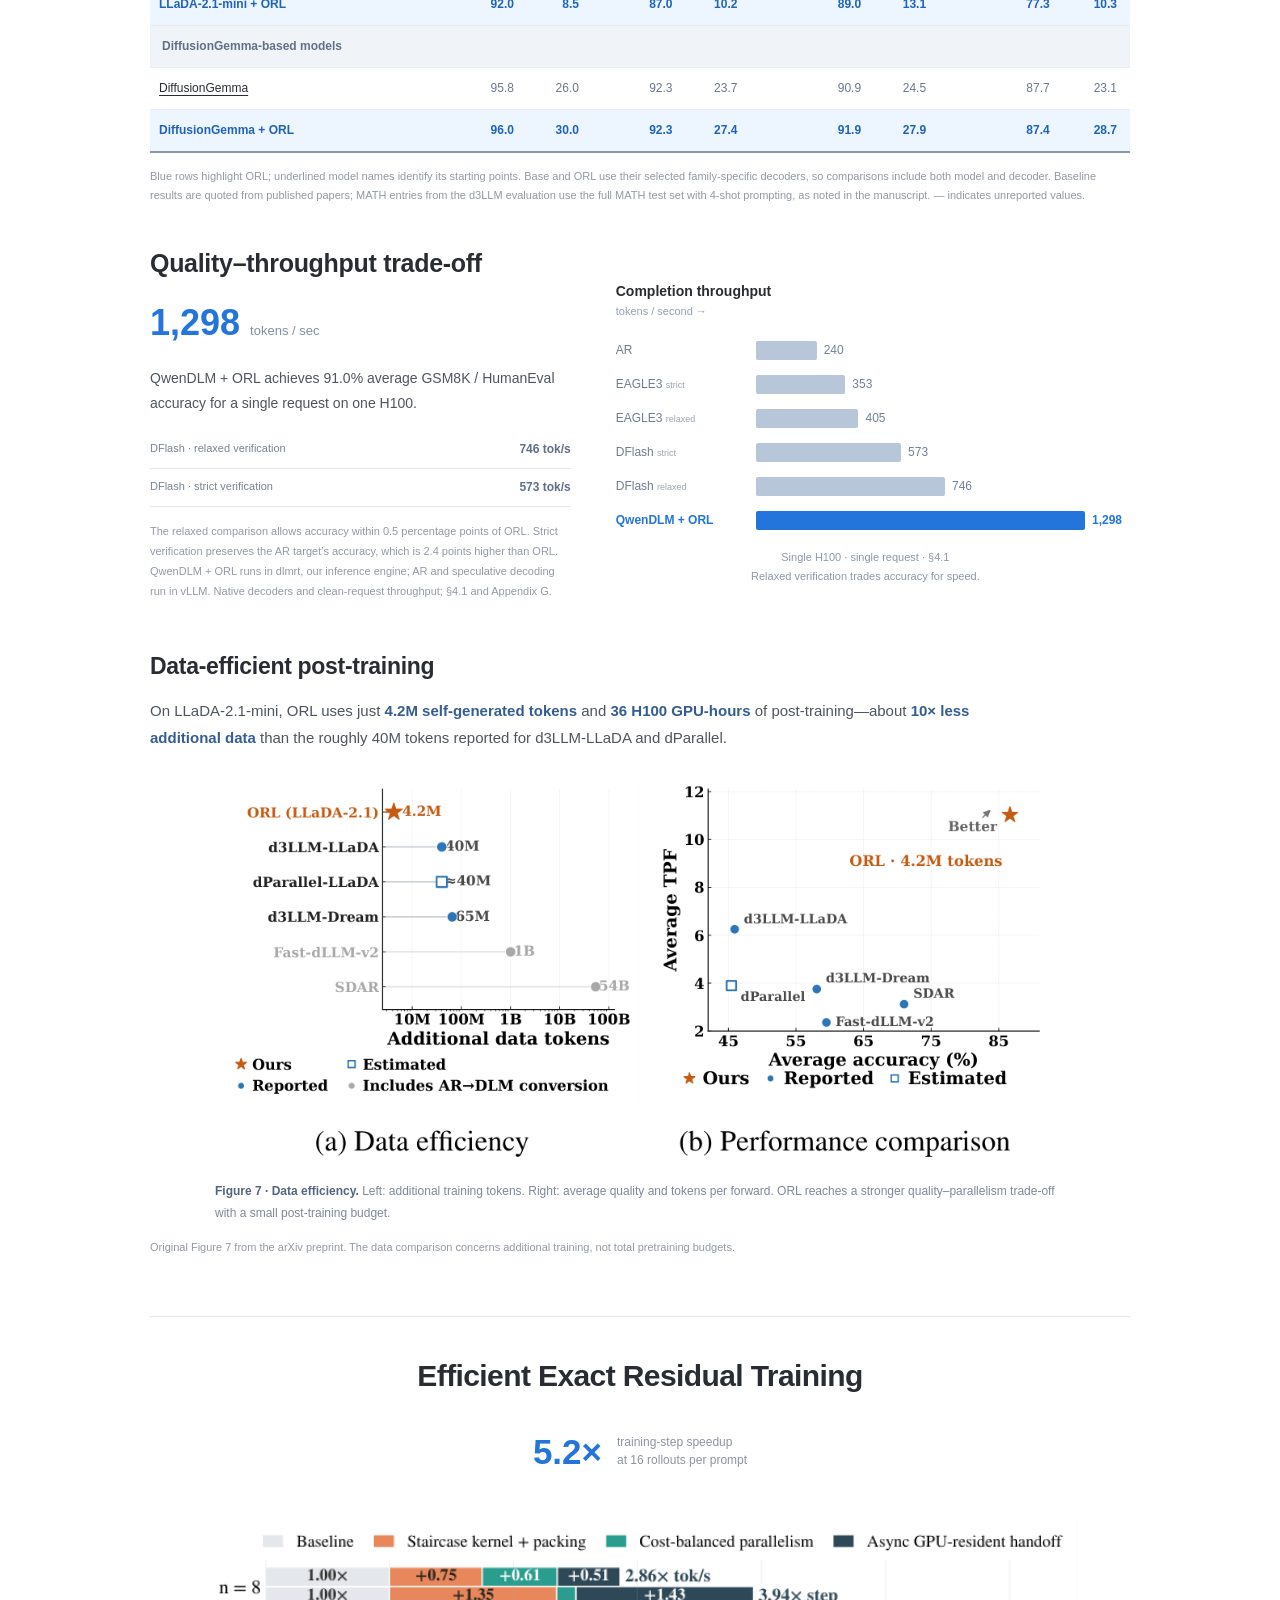
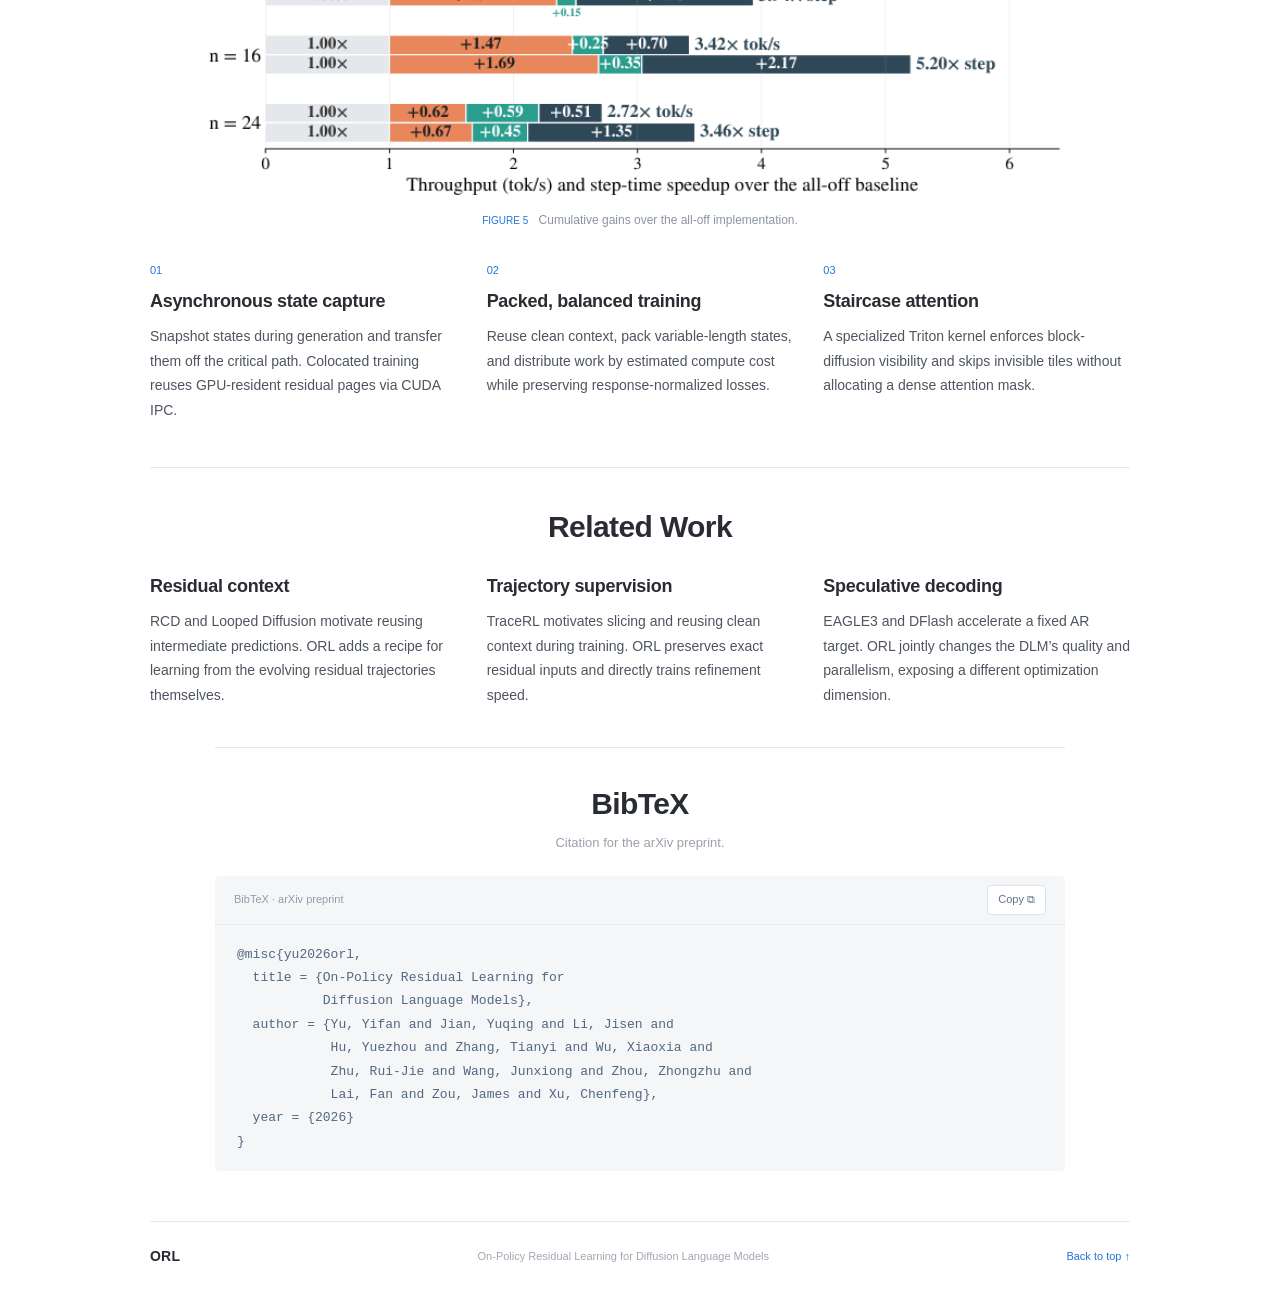
==== commit d6ee6eee: "Search and link previews: full title, canonical URL, Open Graph image, paper metadata, sitemap" ====
--- a/index.html
+++ b/index.html
@@ -8,7 +8,15 @@
 <meta content="ORL: On-Policy Residual Learning for Diffusion Language Models. Learning to refine predictions for faster parallel generation." name="description"/>
 <meta content="ORL · On-Policy Residual Learning for Diffusion Language Models" property="og:title"/>
 <meta content="Learn from fresh residual trajectories. Refine with less uncertainty. Generate more tokens per forward." property="og:description"/>
-<title>ORL — On-Policy Residual Learning</title>
+<meta content="website" property="og:type"/>
+<meta content="https://introspective-diffusion.github.io/orl-dlm/" property="og:url"/>
+<meta content="https://introspective-diffusion.github.io/orl-dlm/assets/social-card.png" property="og:image"/>
+<meta content="1200" property="og:image:width"/>
+<meta content="630" property="og:image:height"/>
+<meta content="summary_large_image" name="twitter:card"/>
+<link href="https://introspective-diffusion.github.io/orl-dlm/" rel="canonical"/>
+<script type="application/ld+json">{"@context":"https://schema.org","@type":"ScholarlyArticle","headline":"On-Policy Residual Learning for Diffusion Language Models","alternativeHeadline":"ORL","author":[{"@type":"Person","name":"Yifan Yu"},{"@type":"Person","name":"Yuqing Jian"},{"@type":"Person","name":"Jisen Li"},{"@type":"Person","name":"Yuezhou Hu"},{"@type":"Person","name":"Tianyi Zhang"},{"@type":"Person","name":"Xiaoxia Wu"},{"@type":"Person","name":"Rui-Jie Zhu"},{"@type":"Person","name":"Junxiong Wang"},{"@type":"Person","name":"Zhongzhu Zhou"},{"@type":"Person","name":"Fan Lai"},{"@type":"Person","name":"James Zou"},{"@type":"Person","name":"Chenfeng Xu"}],"datePublished":"2026-10-15","url":"https://introspective-diffusion.github.io/orl-dlm/","image":"https://introspective-diffusion.github.io/orl-dlm/assets/social-card.png","encoding":{"@type":"MediaObject","contentUrl":"https://github.com/Introspective-Diffusion/ORL/blob/main/ORL_paper.pdf","encodingFormat":"application/pdf"},"keywords":"diffusion language models, on-policy learning, residual learning, parallel decoding, block diffusion, dlmrt"}</script>
+<title>ORL — On-Policy Residual Learning for Diffusion Language Models</title>
 <link href="assets/favicon.svg" rel="icon" type="image/svg+xml"/>
 <link href="styles.css?v=20261014a" rel="stylesheet"/>
 <script defer="" src="app.js?v=20261012"></script>
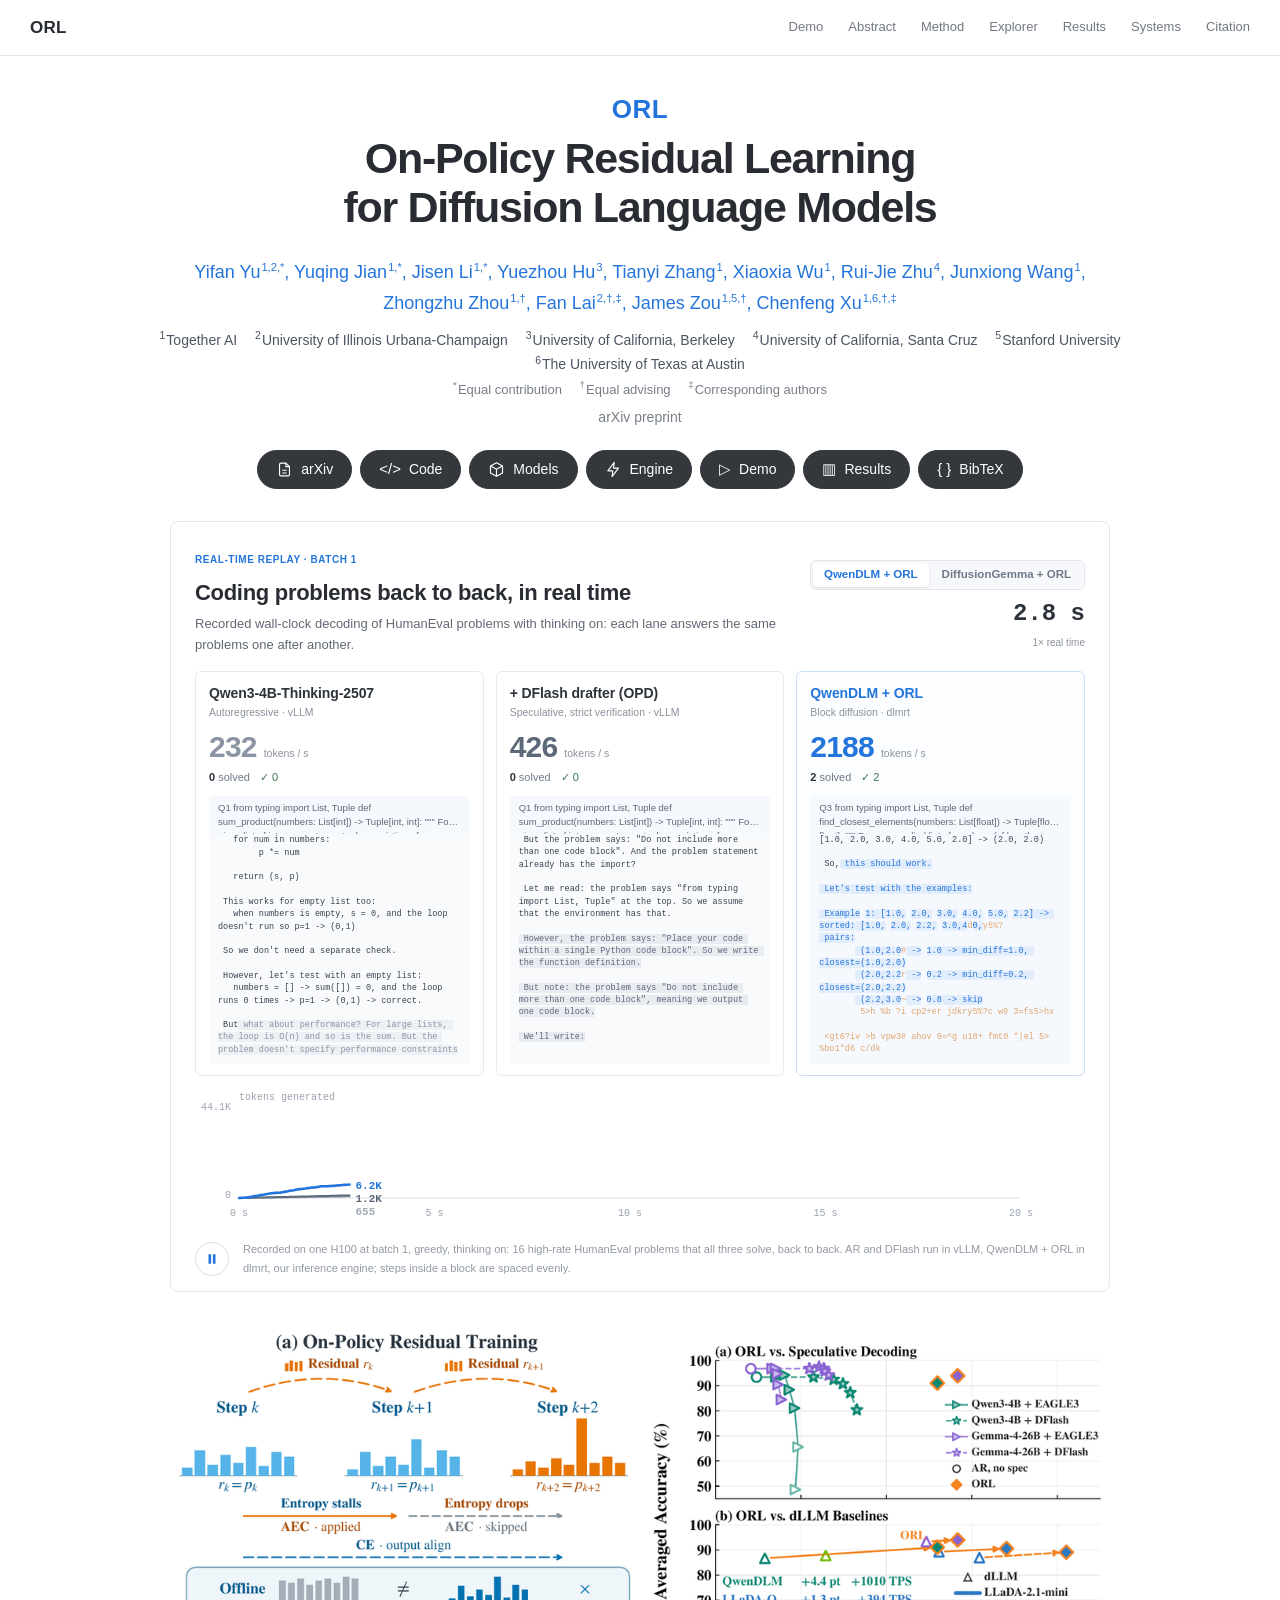
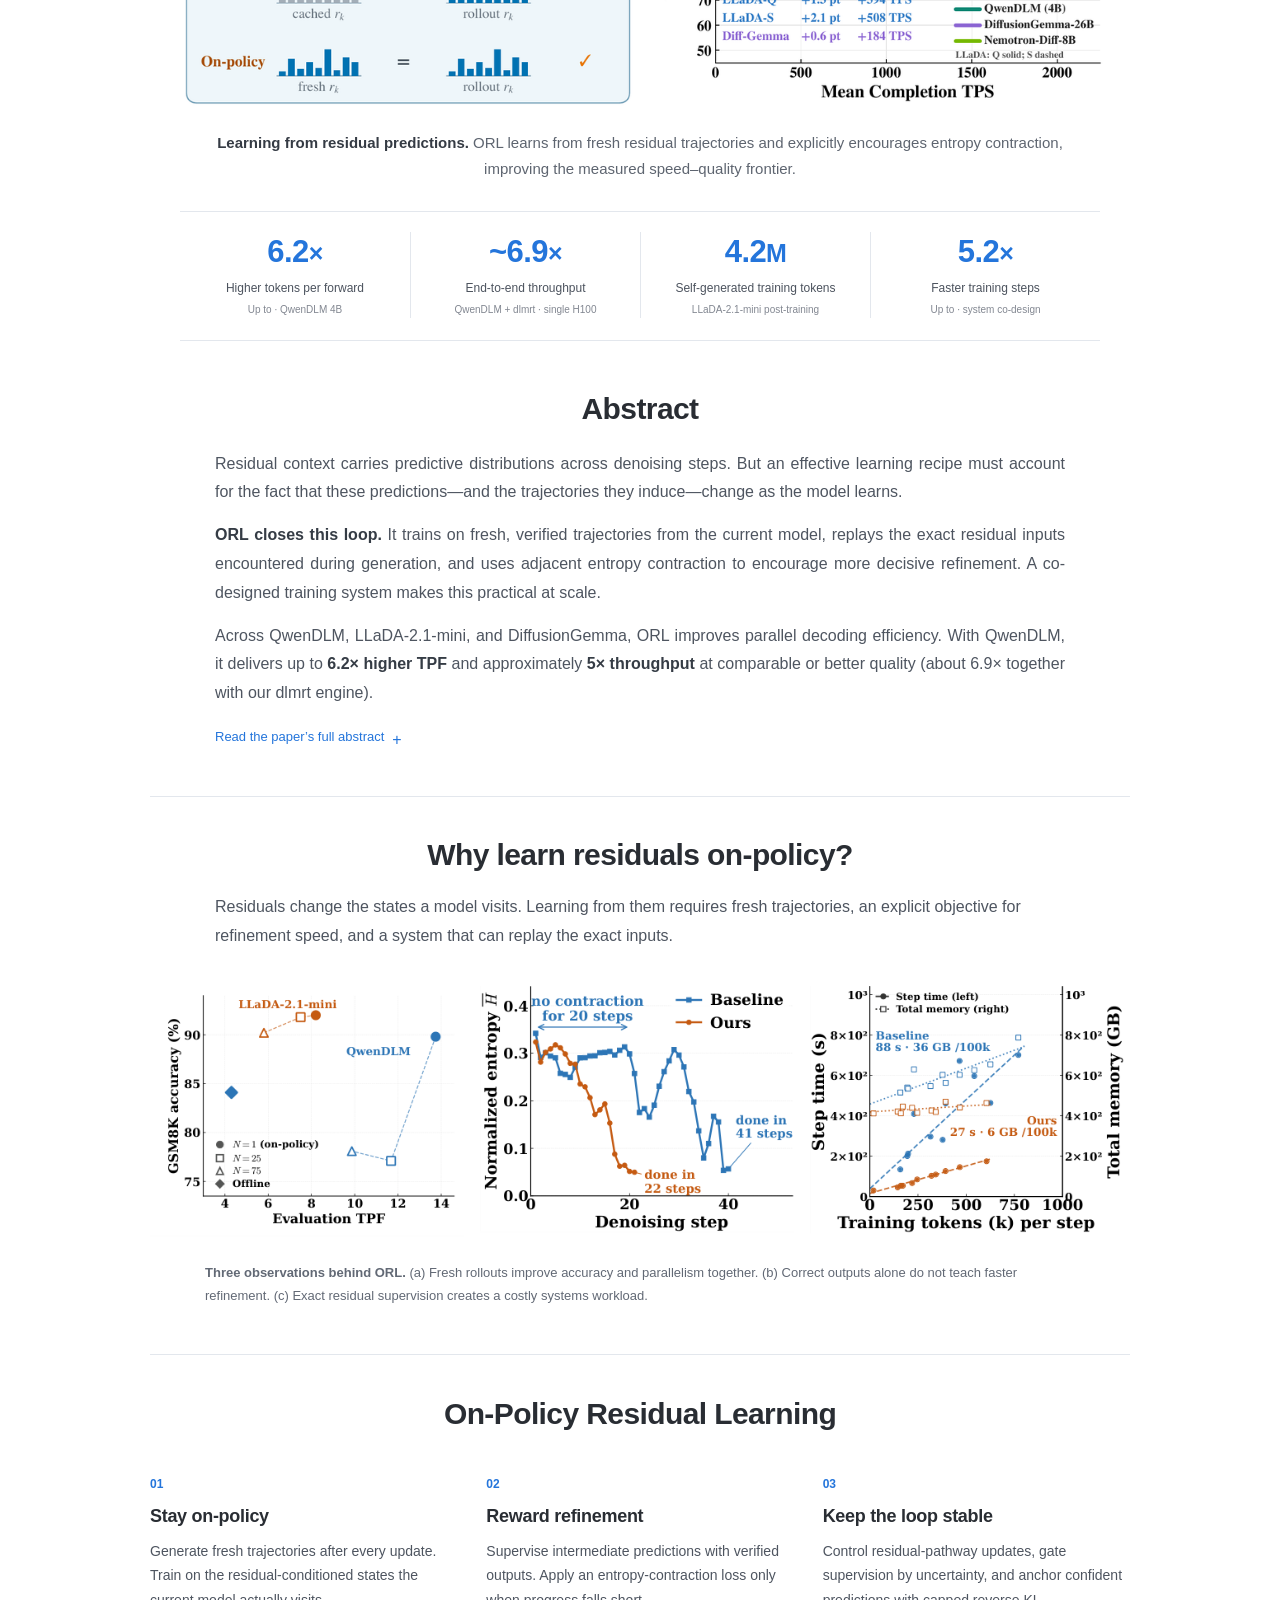
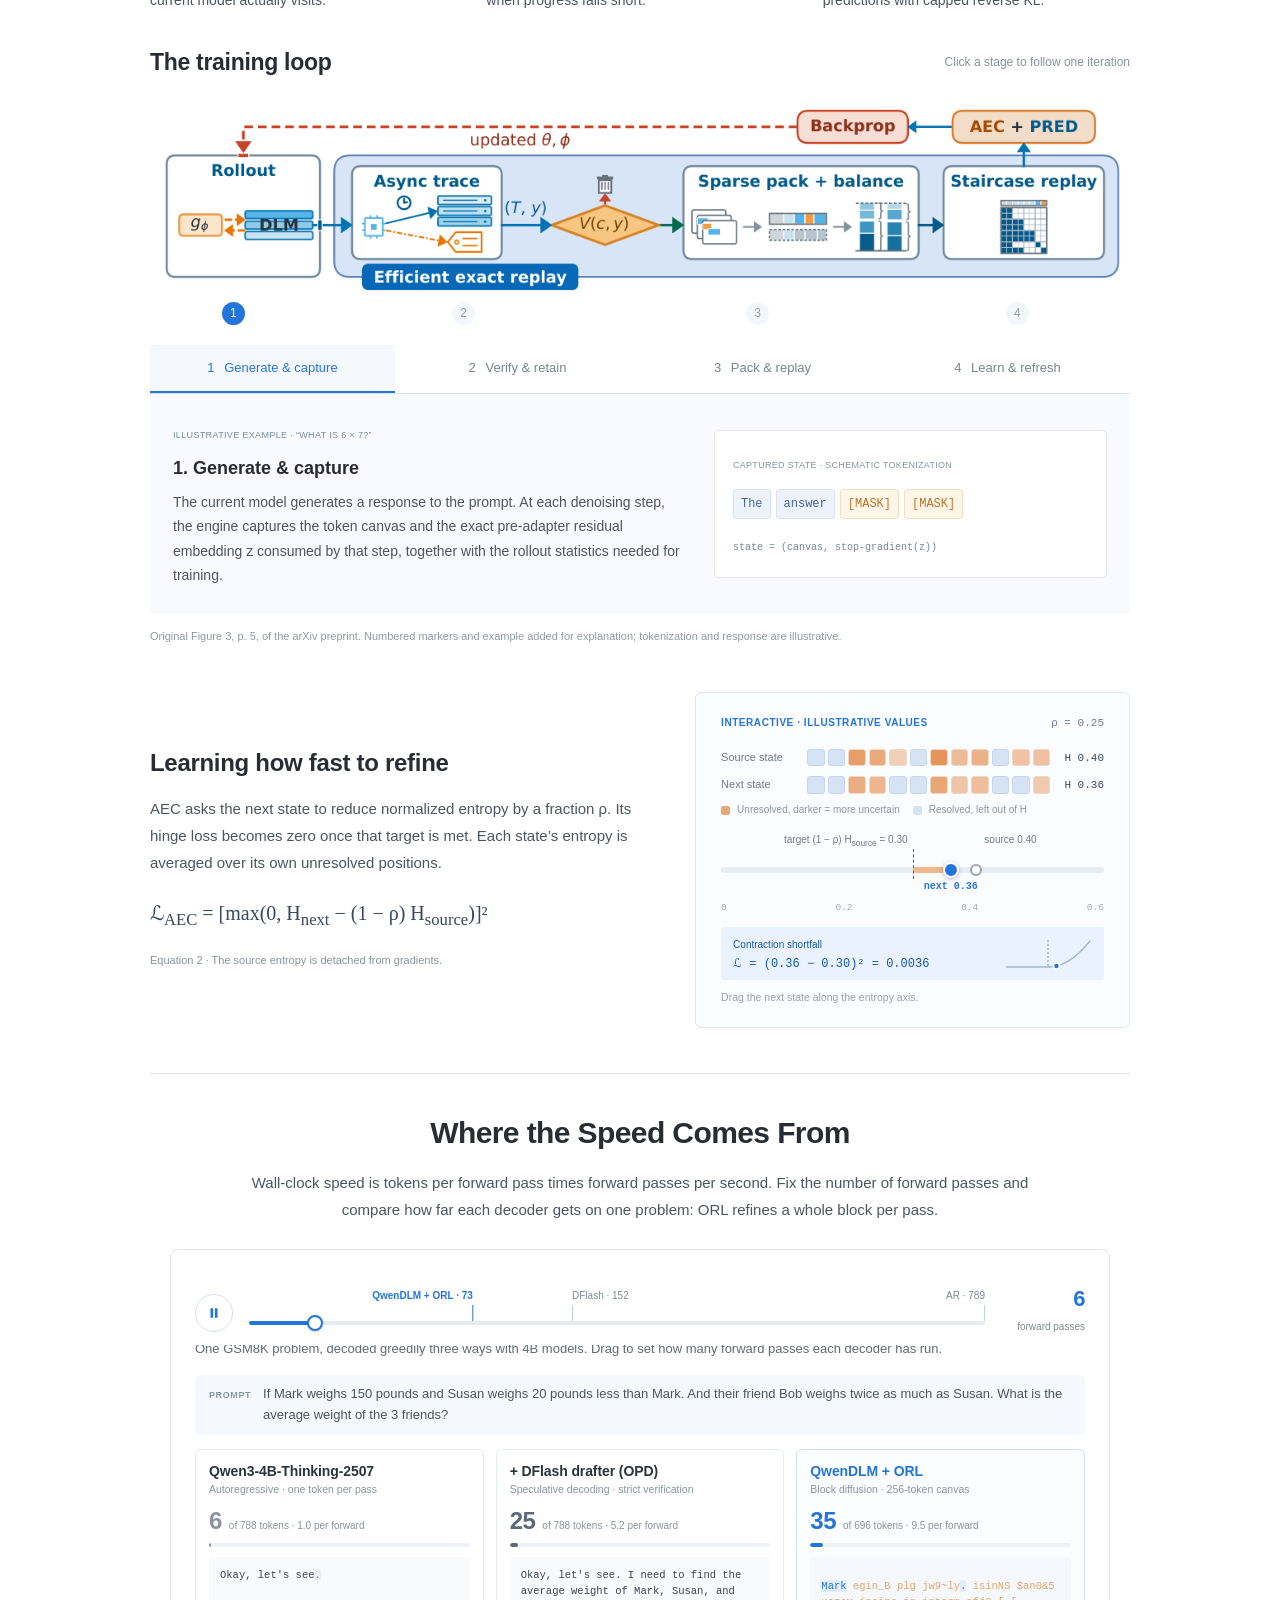
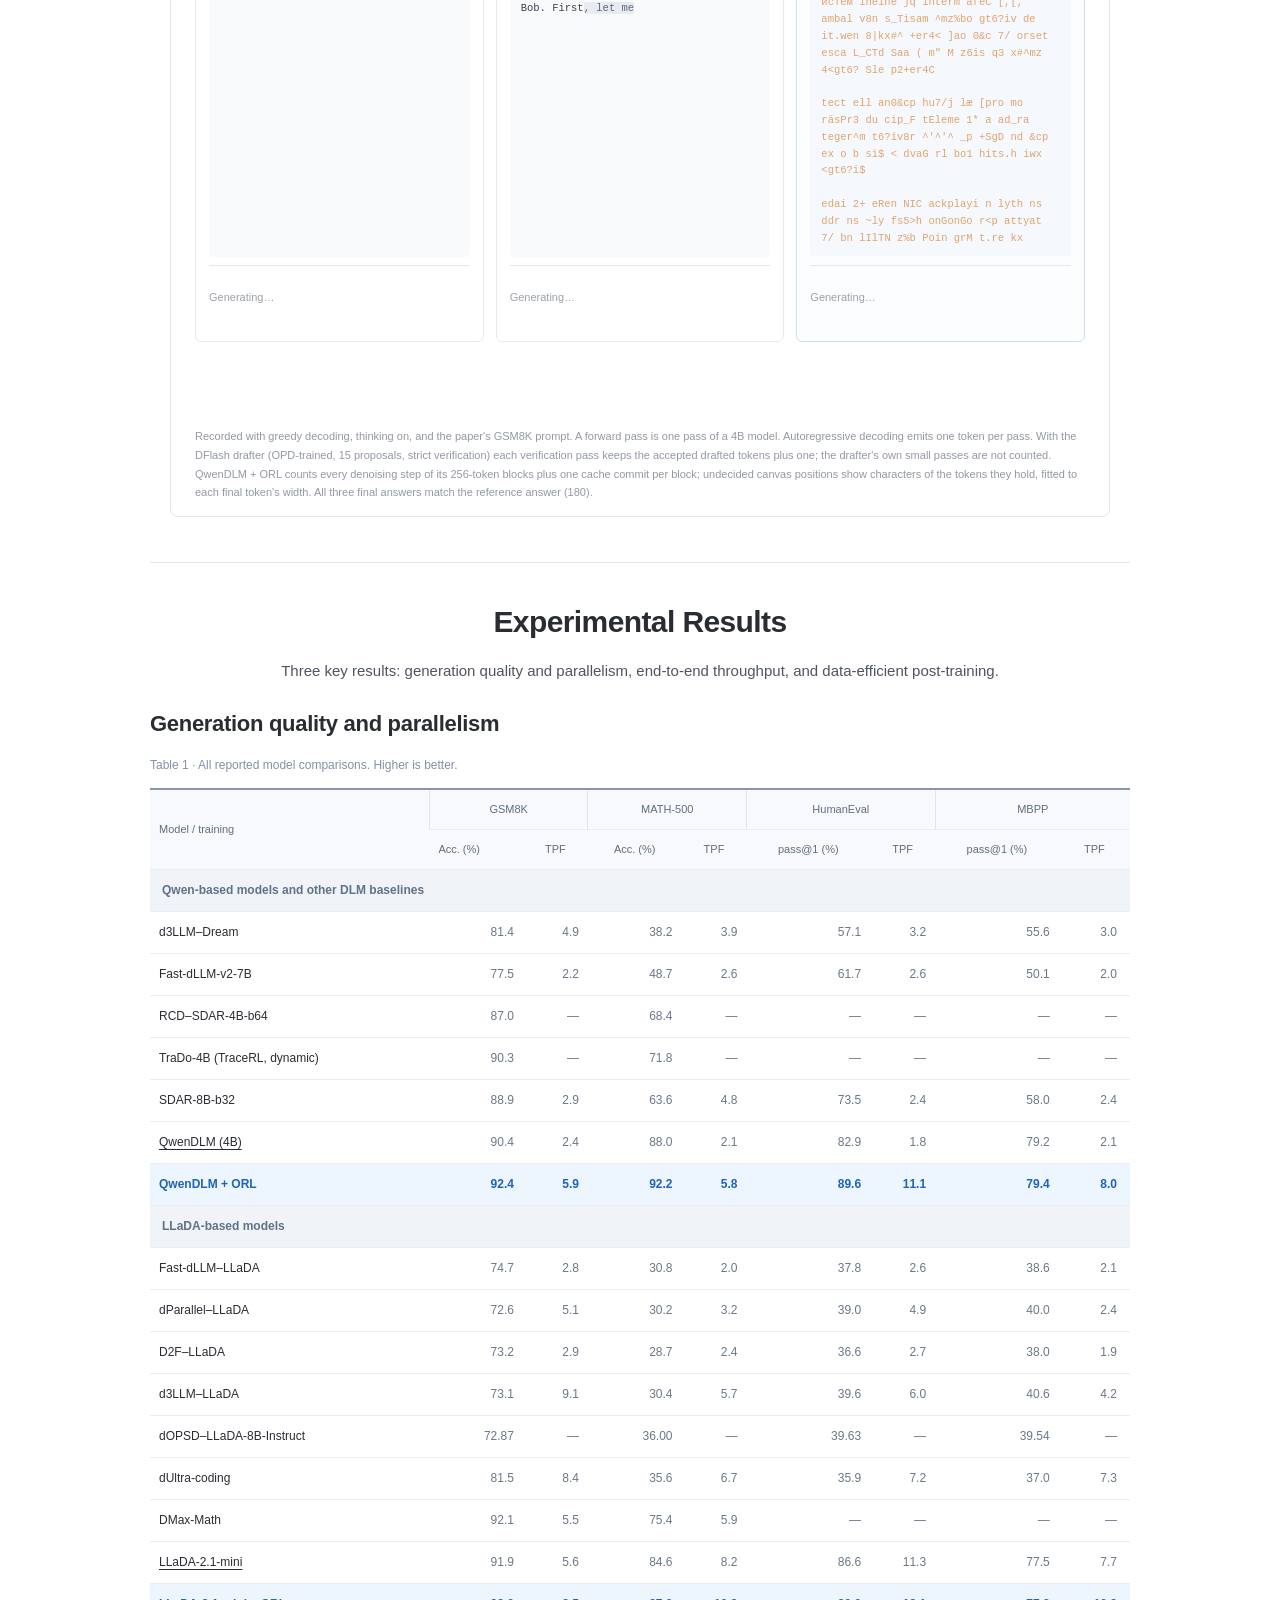
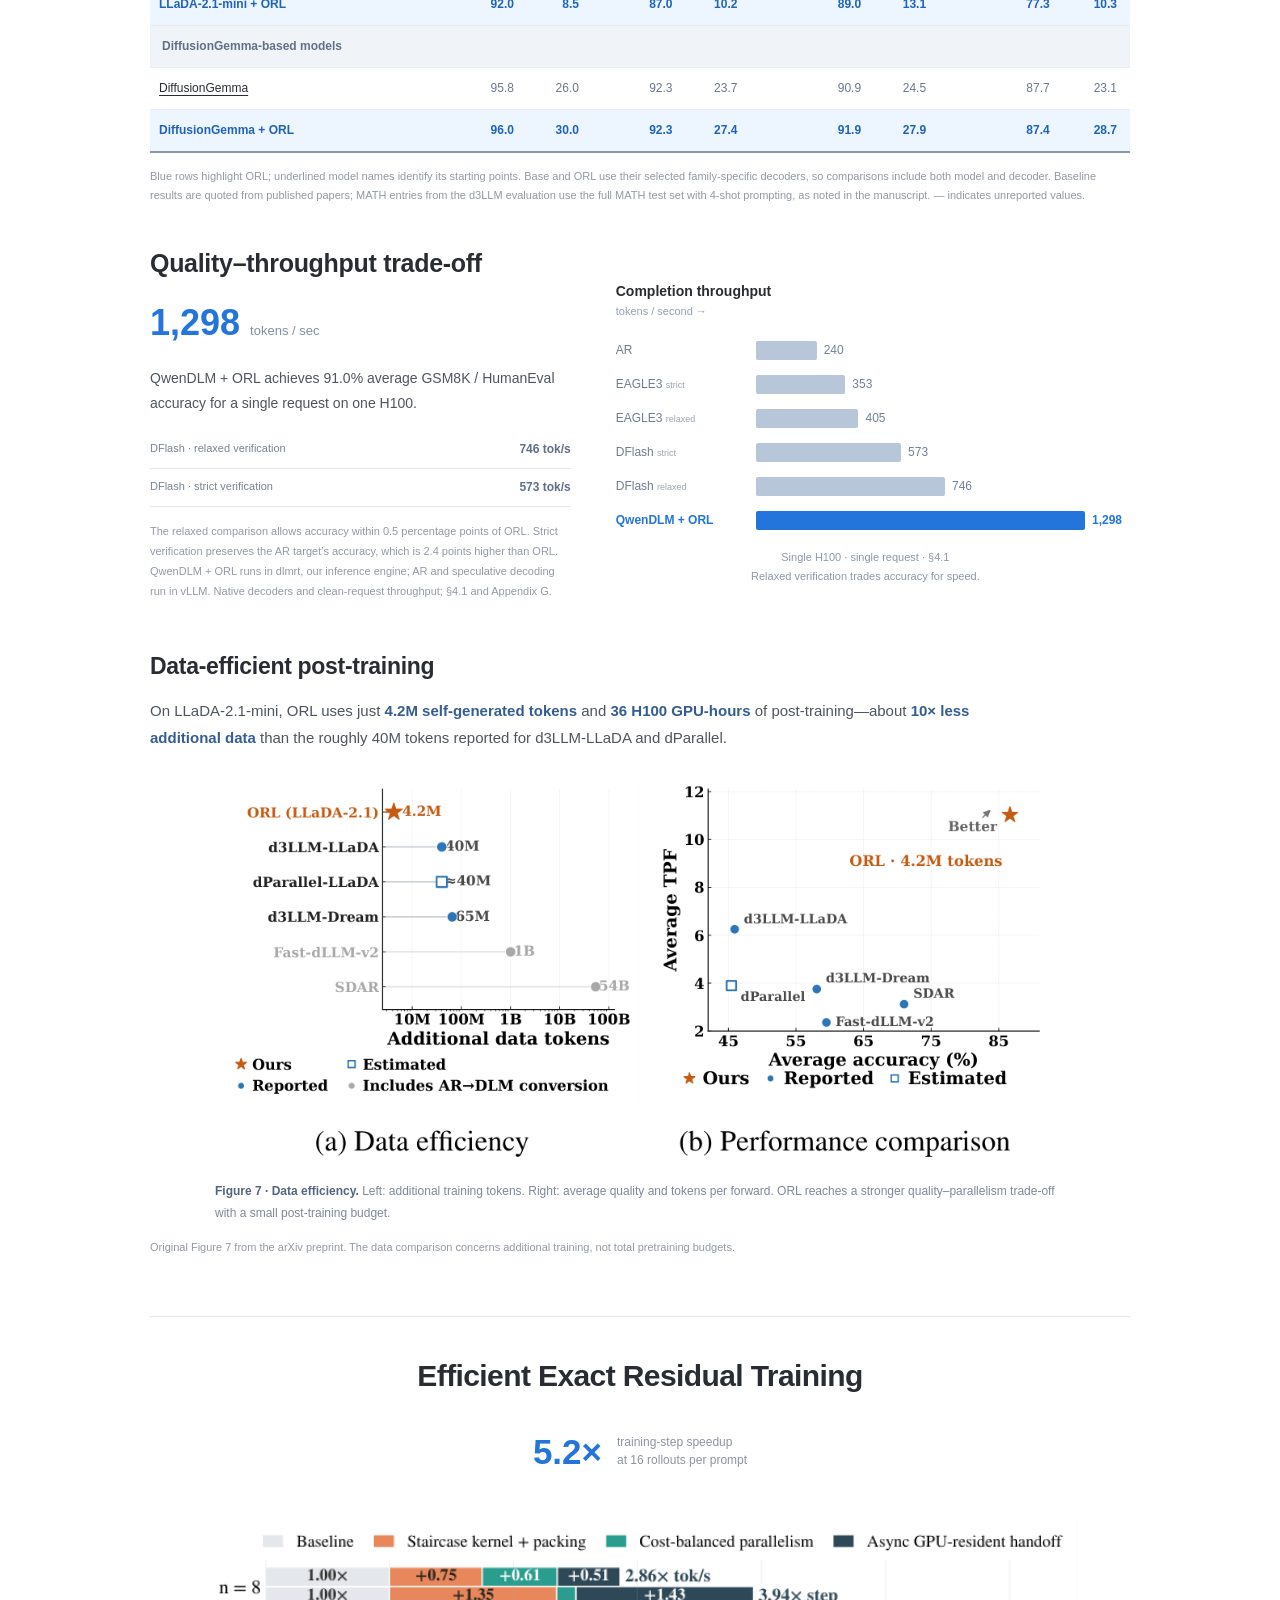
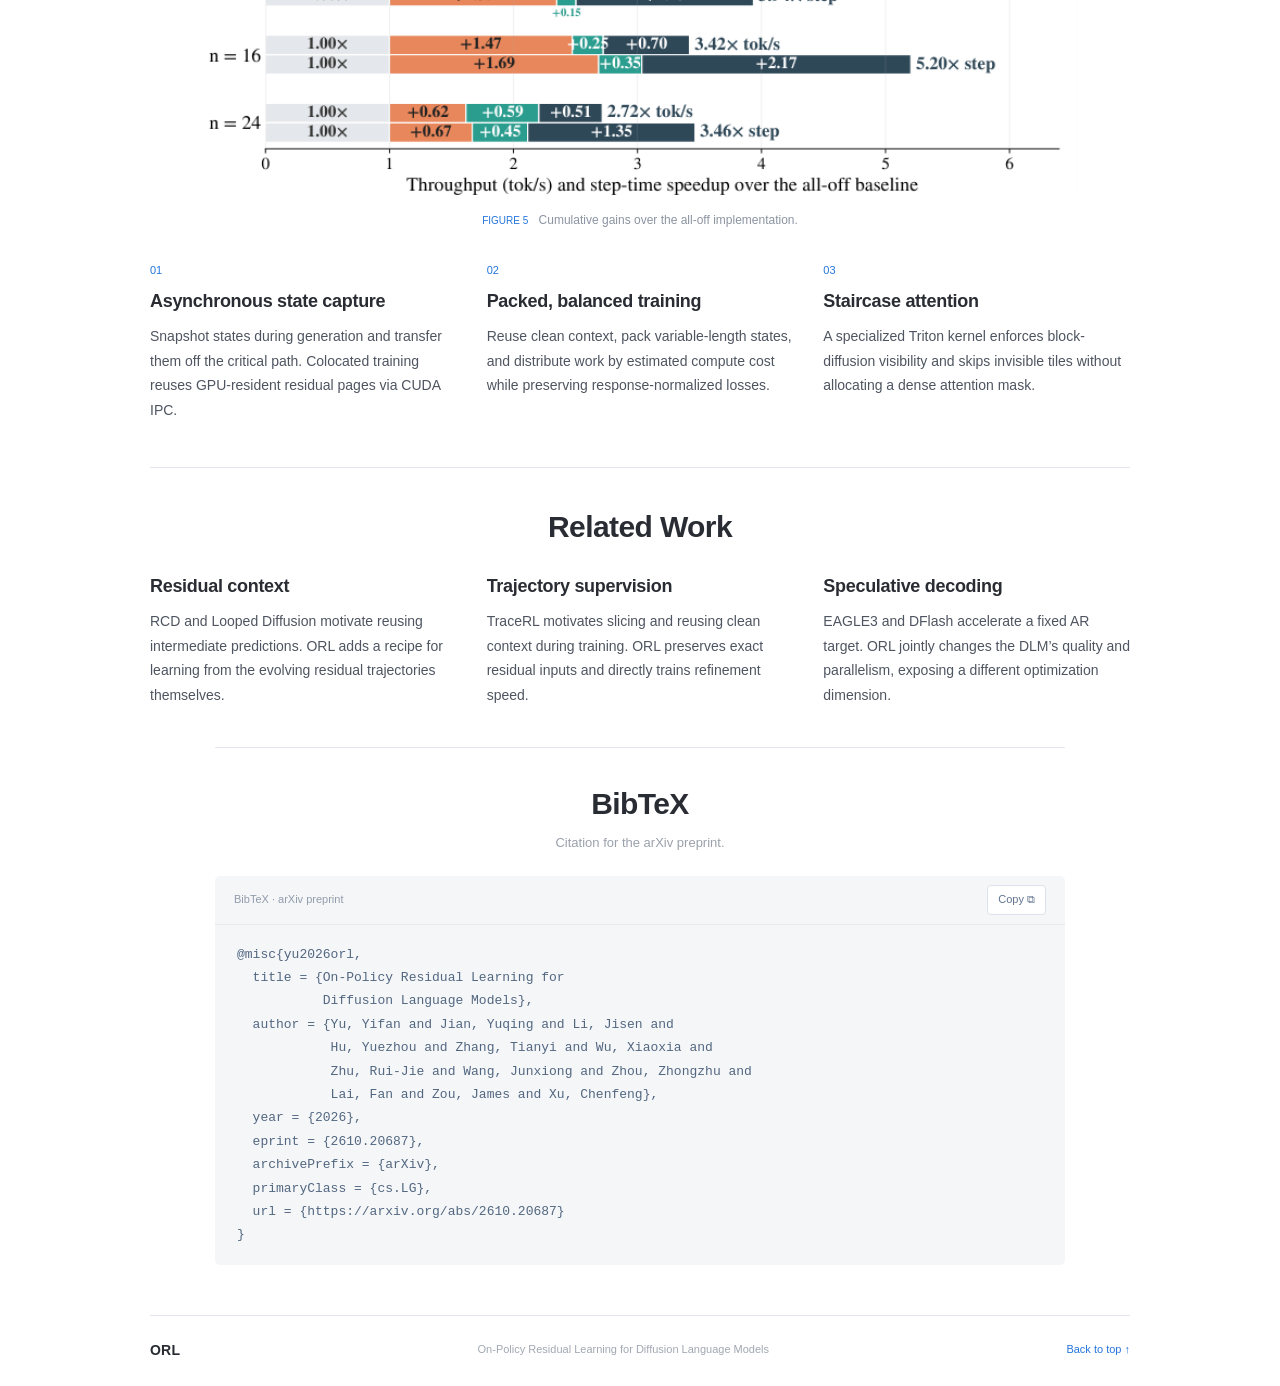
==== commit 54523332: "arXiv link (2610.20687): button, BibTeX and paper metadata" ====
--- a/index.html
+++ b/index.html
@@ -15,7 +15,7 @@
 <meta content="630" property="og:image:height"/>
 <meta content="summary_large_image" name="twitter:card"/>
 <link href="https://introspective-diffusion.github.io/orl-dlm/" rel="canonical"/>
-<script type="application/ld+json">{"@context":"https://schema.org","@type":"ScholarlyArticle","headline":"On-Policy Residual Learning for Diffusion Language Models","alternativeHeadline":"ORL","author":[{"@type":"Person","name":"Yifan Yu"},{"@type":"Person","name":"Yuqing Jian"},{"@type":"Person","name":"Jisen Li"},{"@type":"Person","name":"Yuezhou Hu"},{"@type":"Person","name":"Tianyi Zhang"},{"@type":"Person","name":"Xiaoxia Wu"},{"@type":"Person","name":"Rui-Jie Zhu"},{"@type":"Person","name":"Junxiong Wang"},{"@type":"Person","name":"Zhongzhu Zhou"},{"@type":"Person","name":"Fan Lai"},{"@type":"Person","name":"James Zou"},{"@type":"Person","name":"Chenfeng Xu"}],"datePublished":"2026-10-15","url":"https://introspective-diffusion.github.io/orl-dlm/","image":"https://introspective-diffusion.github.io/orl-dlm/assets/social-card.png","encoding":{"@type":"MediaObject","contentUrl":"https://github.com/Introspective-Diffusion/ORL/blob/main/ORL_paper.pdf","encodingFormat":"application/pdf"},"keywords":"diffusion language models, on-policy learning, residual learning, parallel decoding, block diffusion, dlmrt"}</script>
+<script type="application/ld+json">{"@context":"https://schema.org","@type":"ScholarlyArticle","headline":"On-Policy Residual Learning for Diffusion Language Models","alternativeHeadline":"ORL","author":[{"@type":"Person","name":"Yifan Yu"},{"@type":"Person","name":"Yuqing Jian"},{"@type":"Person","name":"Jisen Li"},{"@type":"Person","name":"Yuezhou Hu"},{"@type":"Person","name":"Tianyi Zhang"},{"@type":"Person","name":"Xiaoxia Wu"},{"@type":"Person","name":"Rui-Jie Zhu"},{"@type":"Person","name":"Junxiong Wang"},{"@type":"Person","name":"Zhongzhu Zhou"},{"@type":"Person","name":"Fan Lai"},{"@type":"Person","name":"James Zou"},{"@type":"Person","name":"Chenfeng Xu"}],"datePublished":"2026-10-15","url":"https://introspective-diffusion.github.io/orl-dlm/","image":"https://introspective-diffusion.github.io/orl-dlm/assets/social-card.png","encoding":{"@type":"MediaObject","contentUrl":"https://arxiv.org/pdf/2610.20687","encodingFormat":"application/pdf"},"keywords":"diffusion language models, on-policy learning, residual learning, parallel decoding, block diffusion, dlmrt","sameAs":["https://arxiv.org/abs/2610.20687"]}</script>
 <title>ORL — On-Policy Residual Learning for Diffusion Language Models</title>
 <link href="assets/favicon.svg" rel="icon" type="image/svg+xml"/>
 <link href="styles.css?v=20261014a" rel="stylesheet"/>
@@ -39,7 +39,7 @@
 <section aria-labelledby="paper-title" class="hero container" id="project">
 <h1 id="paper-title"><span class="project-name">ORL</span><span class="title-line">On-Policy Residual Learning</span><span class="title-line">for Diffusion Language Models</span></h1>
 <div class="authors"><span><a href="https://yifan1130.github.io/" target="_blank" rel="noopener">Yifan Yu</a><sup>1,2,*</sup></span>, <span><a href="https://jianyq.github.io/" target="_blank" rel="noopener">Yuqing Jian</a><sup>1,*</sup></span>, <span><a href="https://jisenli.me/" target="_blank" rel="noopener">Jisen Li</a><sup>1,*</sup></span>, <span><a href="https://yuezhouhu.github.io/" target="_blank" rel="noopener">Yuezhou Hu</a><sup>3</sup></span>, <span><a href="https://tonyzhang617.github.io/" target="_blank" rel="noopener">Tianyi Zhang</a><sup>1</sup></span>, <span><a href="https://xwushirley.github.io/" target="_blank" rel="noopener">Xiaoxia Wu</a><sup>1</sup></span>, <span><a href="https://ruijie-zhu.github.io/" target="_blank" rel="noopener">Rui-Jie Zhu</a><sup>4</sup></span>, <span><a href="https://jxiw.github.io/" target="_blank" rel="noopener">Junxiong Wang</a><sup>1</sup></span>, <span><a href="https://www.zhongzhuzhou.org/" target="_blank" rel="noopener">Zhongzhu Zhou</a><sup>1,†</sup></span>, <span><a href="https://www.fanlai.me/" target="_blank" rel="noopener">Fan Lai</a><sup>2,†,‡</sup></span>, <span><a href="https://www.james-zou.com/" target="_blank" rel="noopener">James Zou</a><sup>1,5,†</sup></span>, <span><a href="https://www.chenfengx.com/" target="_blank" rel="noopener">Chenfeng Xu</a><sup>1,6,†,‡</sup></span></div><p class="affiliations"><span><sup>1</sup>Together AI</span> <span><sup>2</sup>University of Illinois Urbana-Champaign</span> <span><sup>3</sup>University of California, Berkeley</span> <span><sup>4</sup>University of California, Santa Cruz</span> <span><sup>5</sup>Stanford University</span> <span><sup>6</sup>The University of Texas at Austin</span></p><p class="author-notes"><span><sup>*</sup>Equal contribution</span> <span><sup>†</sup>Equal advising</span> <span><sup>‡</sup>Corresponding authors</span></p><p class="venue">arXiv preprint</p>
-<div class="hero-actions"><a class="button" href="https://github.com/Introspective-Diffusion/ORL/blob/main/ORL_paper.pdf" target="_blank" rel="noopener"><svg aria-hidden="true" viewBox="0 0 24 24"><path d="M14 3H7a2 2 0 0 0-2 2v14a2 2 0 0 0 2 2h10a2 2 0 0 0 2-2V8z"></path><path d="M14 3v5h5M9 13h6M9 17h6"></path></svg> Paper</a><a class="button" href="https://github.com/Introspective-Diffusion/ORL" target="_blank" rel="noopener"><span aria-hidden="true">&lt;/&gt;</span> Code</a><a class="button" href="https://huggingface.co/collections/yifanyu/orl-on-policy-residual-learning-for-diffusion-lms" target="_blank" rel="noopener"><svg aria-hidden="true" viewBox="0 0 24 24"><path d="M12 2.5 3.5 7v10l8.5 4.5 8.5-4.5V7z"></path><path d="M3.5 7 12 11.5 20.5 7M12 11.5v10"></path></svg> Models</a><a class="button" href="https://github.com/Introspective-Diffusion/DLMRT" target="_blank" rel="noopener"><svg aria-hidden="true" viewBox="0 0 24 24"><path d="M13 2 4 14h7l-1 8 9-12h-7l1-8z"></path></svg> Engine</a><a class="button secondary" href="#demo"><span aria-hidden="true">▷</span> Demo</a><a class="button secondary" href="#results"><span aria-hidden="true">▥</span> Results</a><a class="button secondary" href="#citation"><span aria-hidden="true">{ }</span> BibTeX</a></div>
+<div class="hero-actions"><a class="button" href="https://arxiv.org/abs/2610.20687" target="_blank" rel="noopener"><svg aria-hidden="true" viewBox="0 0 24 24"><path d="M14 3H7a2 2 0 0 0-2 2v14a2 2 0 0 0 2 2h10a2 2 0 0 0 2-2V8z"></path><path d="M14 3v5h5M9 13h6M9 17h6"></path></svg> arXiv</a><a class="button" href="https://github.com/Introspective-Diffusion/ORL" target="_blank" rel="noopener"><span aria-hidden="true">&lt;/&gt;</span> Code</a><a class="button" href="https://huggingface.co/collections/yifanyu/orl-on-policy-residual-learning-for-diffusion-lms" target="_blank" rel="noopener"><svg aria-hidden="true" viewBox="0 0 24 24"><path d="M12 2.5 3.5 7v10l8.5 4.5 8.5-4.5V7z"></path><path d="M3.5 7 12 11.5 20.5 7M12 11.5v10"></path></svg> Models</a><a class="button" href="https://github.com/Introspective-Diffusion/DLMRT" target="_blank" rel="noopener"><svg aria-hidden="true" viewBox="0 0 24 24"><path d="M13 2 4 14h7l-1 8 9-12h-7l1-8z"></path></svg> Engine</a><a class="button secondary" href="#demo"><span aria-hidden="true">▷</span> Demo</a><a class="button secondary" href="#results"><span aria-hidden="true">▥</span> Results</a><a class="button secondary" href="#citation"><span aria-hidden="true">{ }</span> BibTeX</a></div>
 <section aria-labelledby="rt-title" class="rt-demo" id="demo">
 <div class="rt-head"><div><span class="demo-badge">REAL-TIME REPLAY · BATCH 1</span><h2 id="rt-title">Coding problems back to back, in real time</h2><p>Recorded wall-clock decoding of HumanEval problems with thinking on: each lane answers the same problems one after another.</p></div><div class="rt-side"><div aria-label="Model family" class="rt-flip" role="group"><button aria-pressed="true" data-face="qwen" type="button">QwenDLM + ORL</button><button aria-pressed="false" data-face="gemma" type="button">DiffusionGemma + ORL</button></div><div class="rt-clock"><b id="rt-clock">0.0 s</b><small>1× real time</small></div></div></div>
 <div class="rt-lanes" id="rt-lanes"></div>
@@ -98,7 +98,11 @@
             Hu, Yuezhou and Zhang, Tianyi and Wu, Xiaoxia and
             Zhu, Rui-Jie and Wang, Junxiong and Zhou, Zhongzhu and
             Lai, Fan and Zou, James and Xu, Chenfeng},
-  year = {2026}
+  year = {2026},
+  eprint = {2610.20687},
+  archivePrefix = {arXiv},
+  primaryClass = {cs.LG},
+  url = {https://arxiv.org/abs/2610.20687}
 }</code></pre><span class="sr-only" id="copy-status" role="status"></span></div></section>
 </main>
 <footer class="container"><a class="wordmark" href="#"> ORL</a><p>On-Policy Residual Learning for Diffusion Language Models</p><a href="#main">Back to top ↑</a></footer>
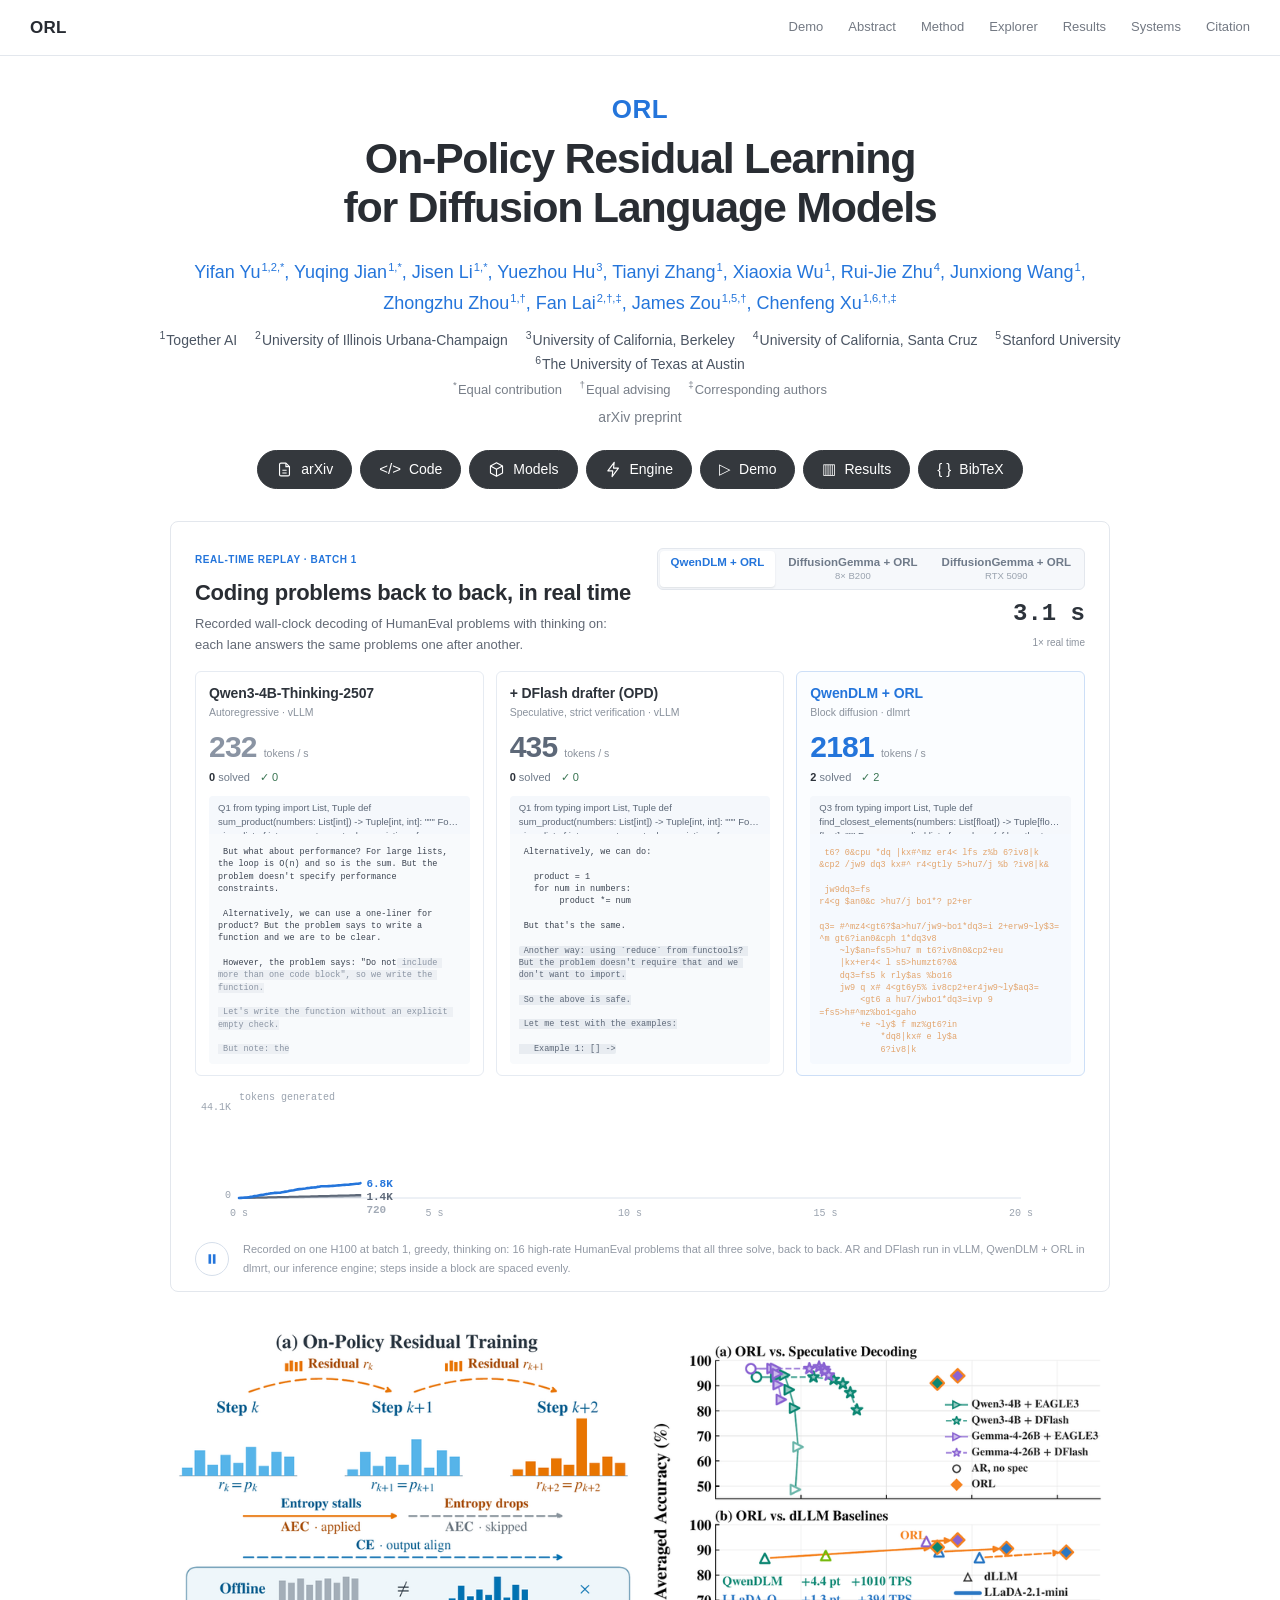
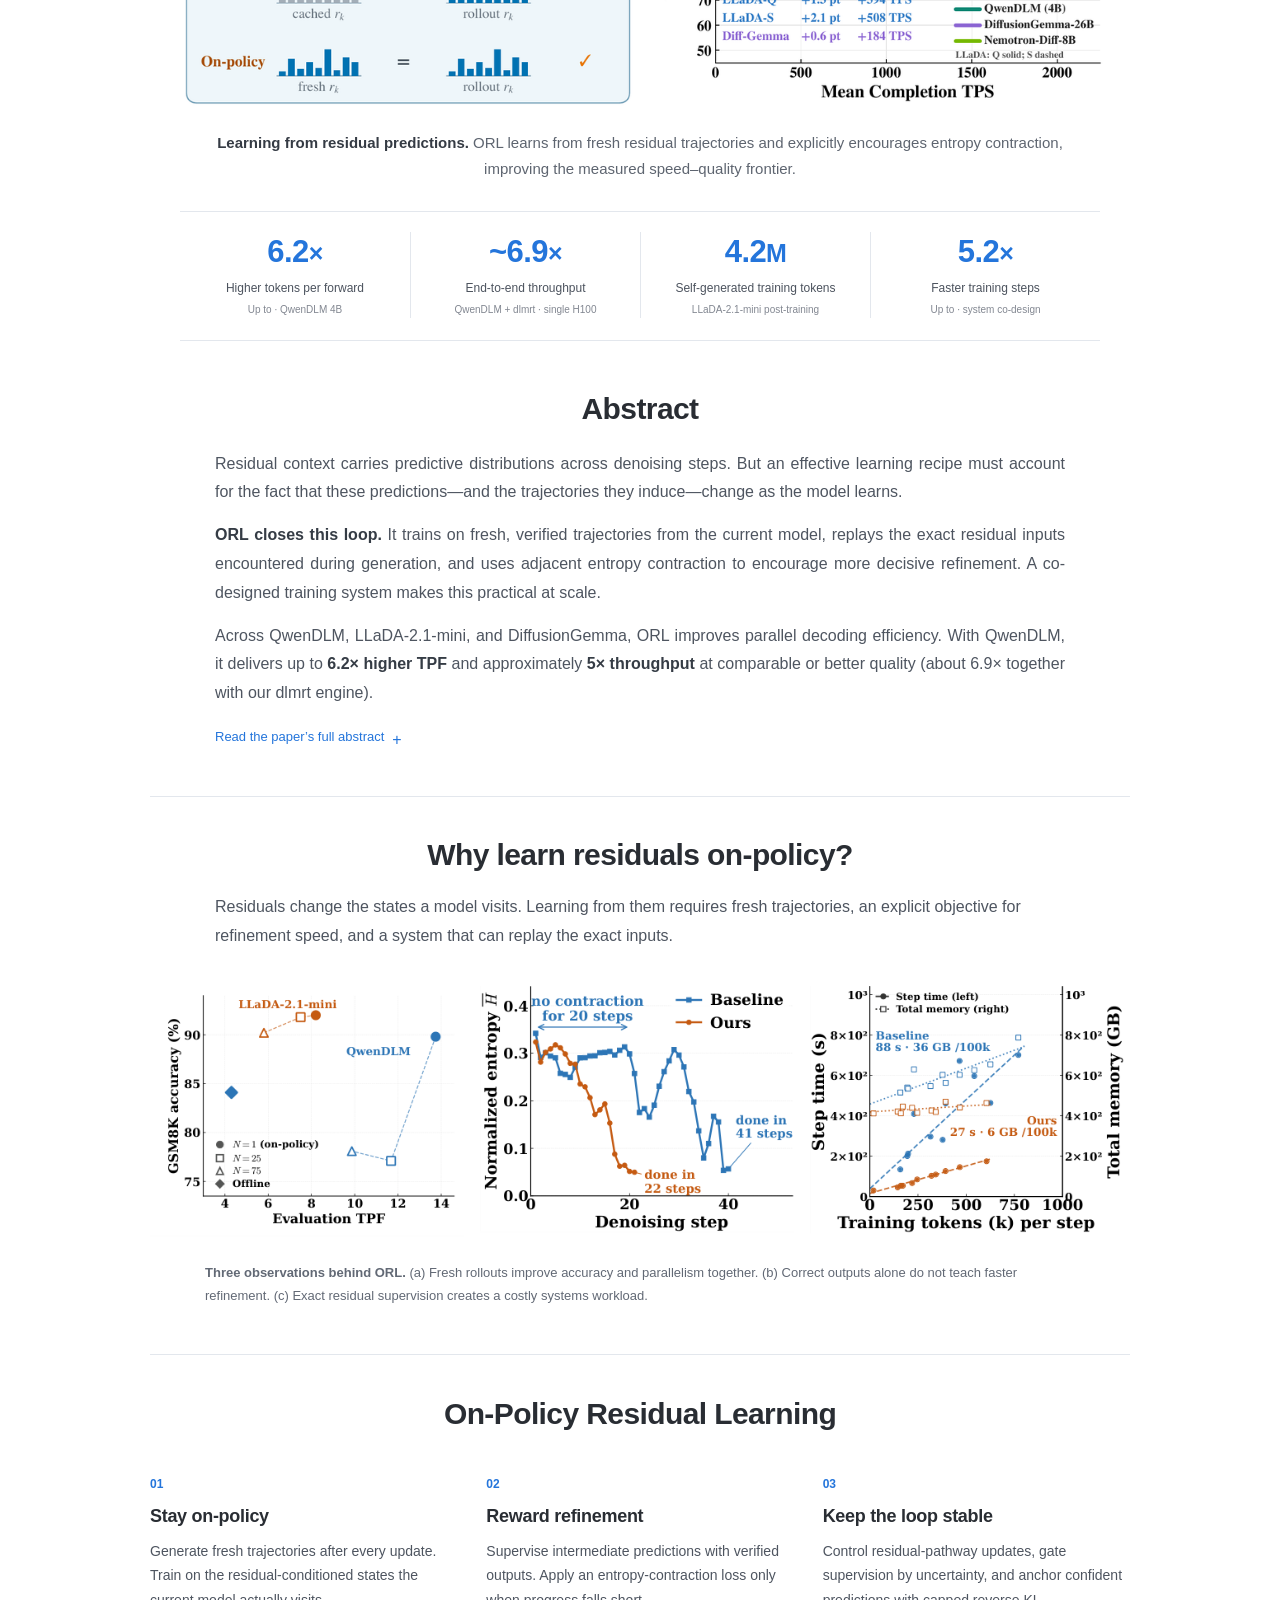
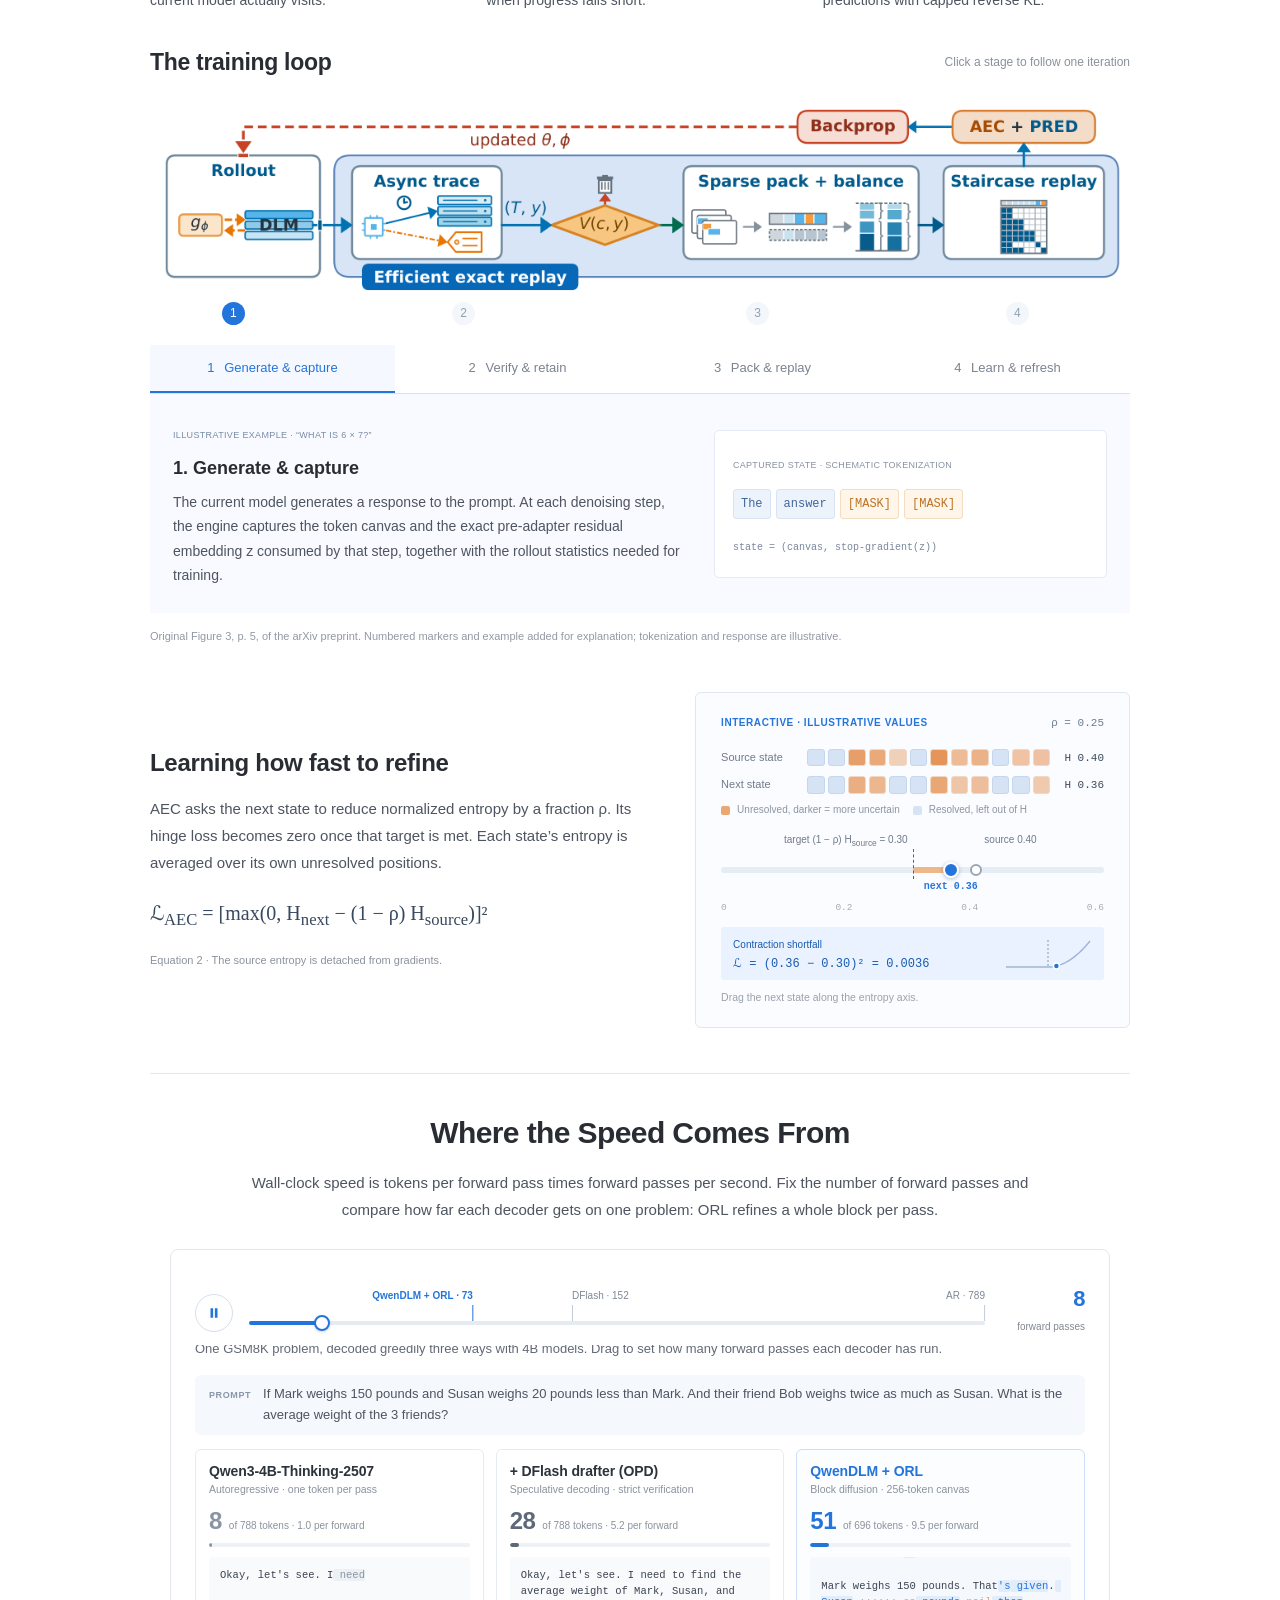
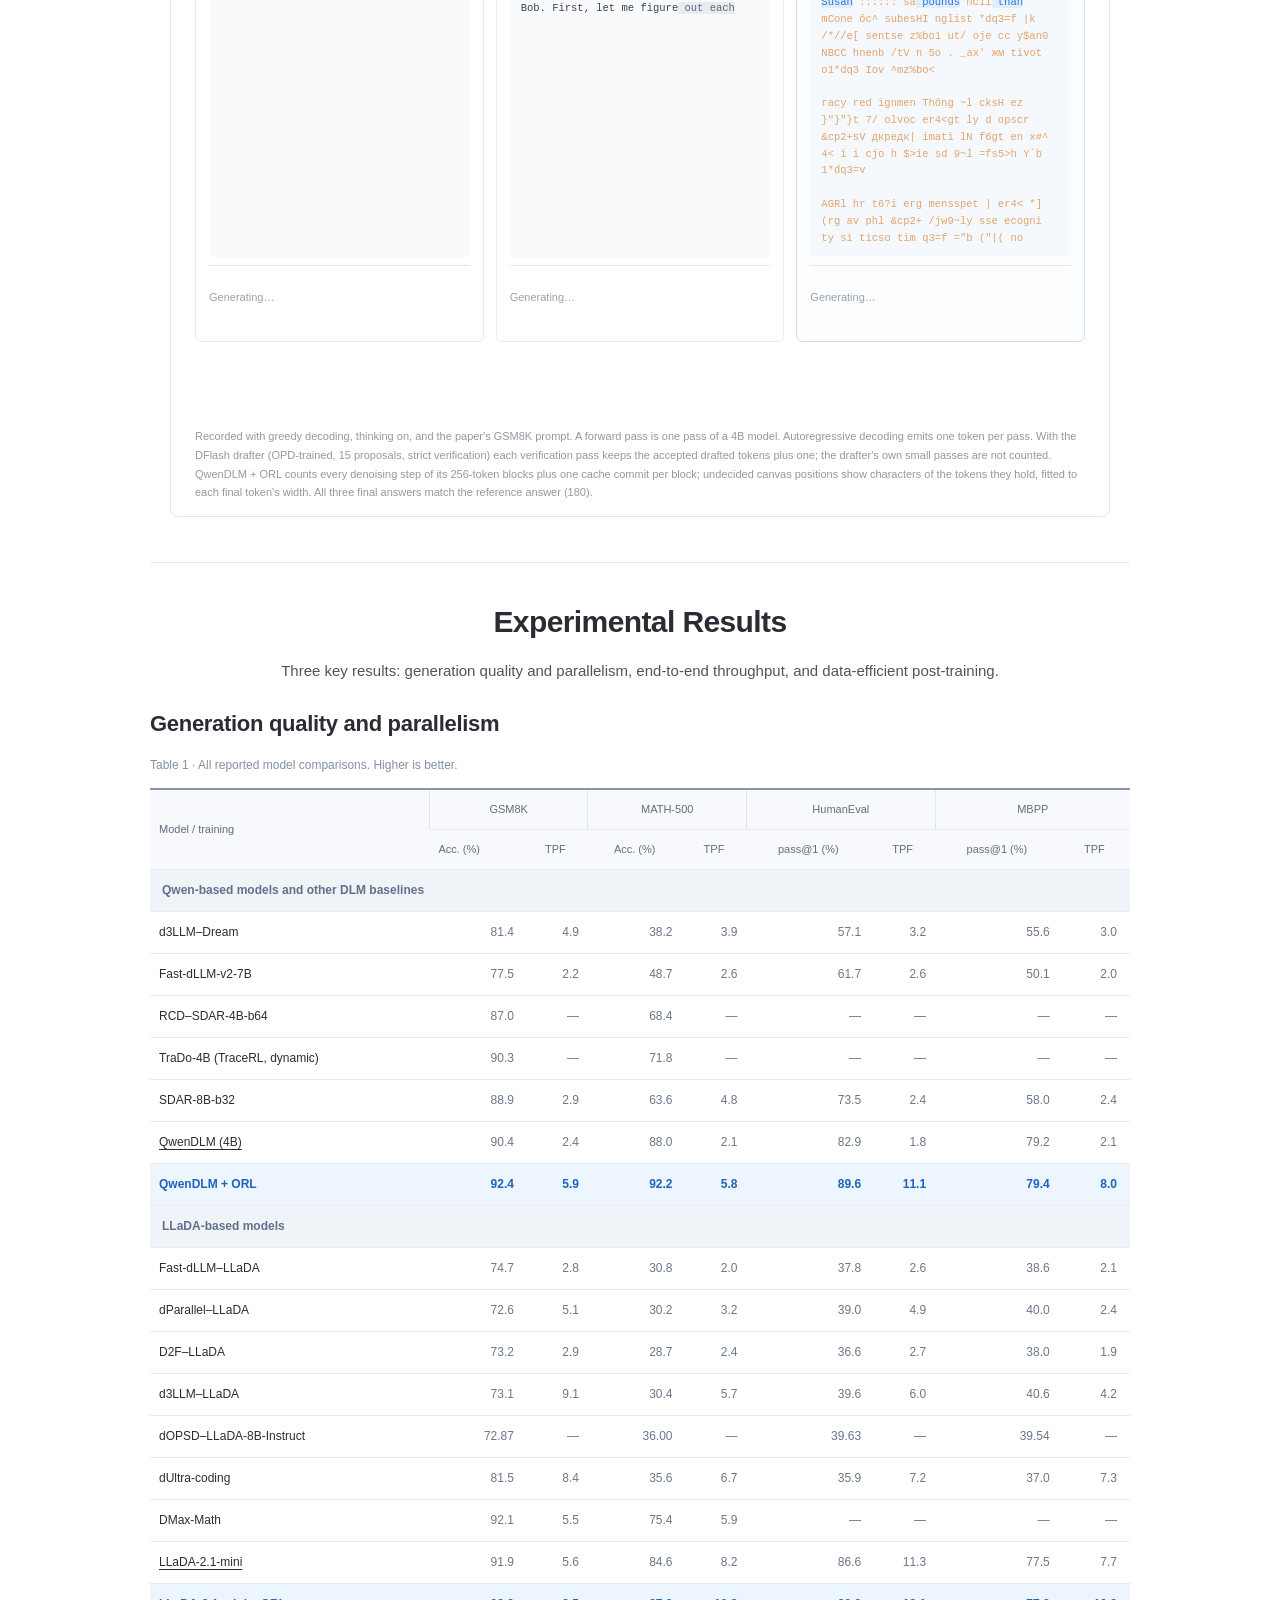
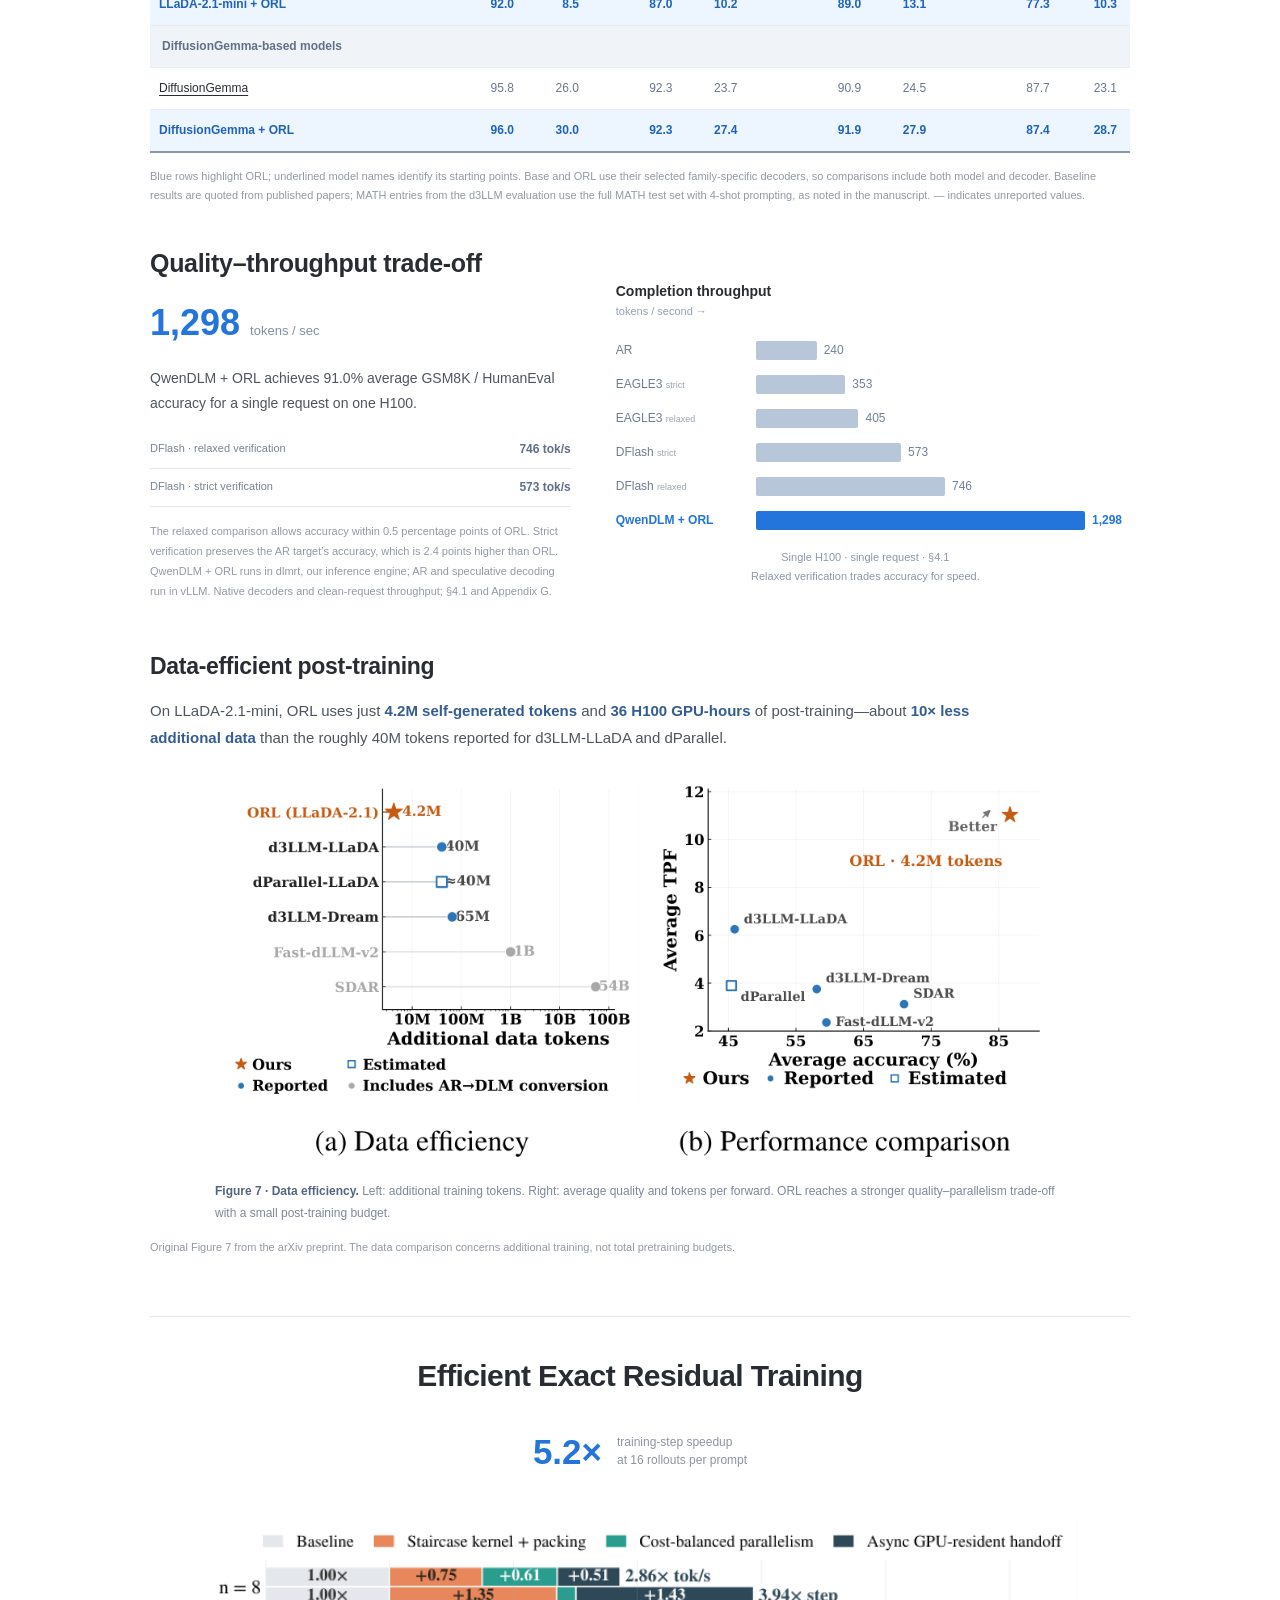
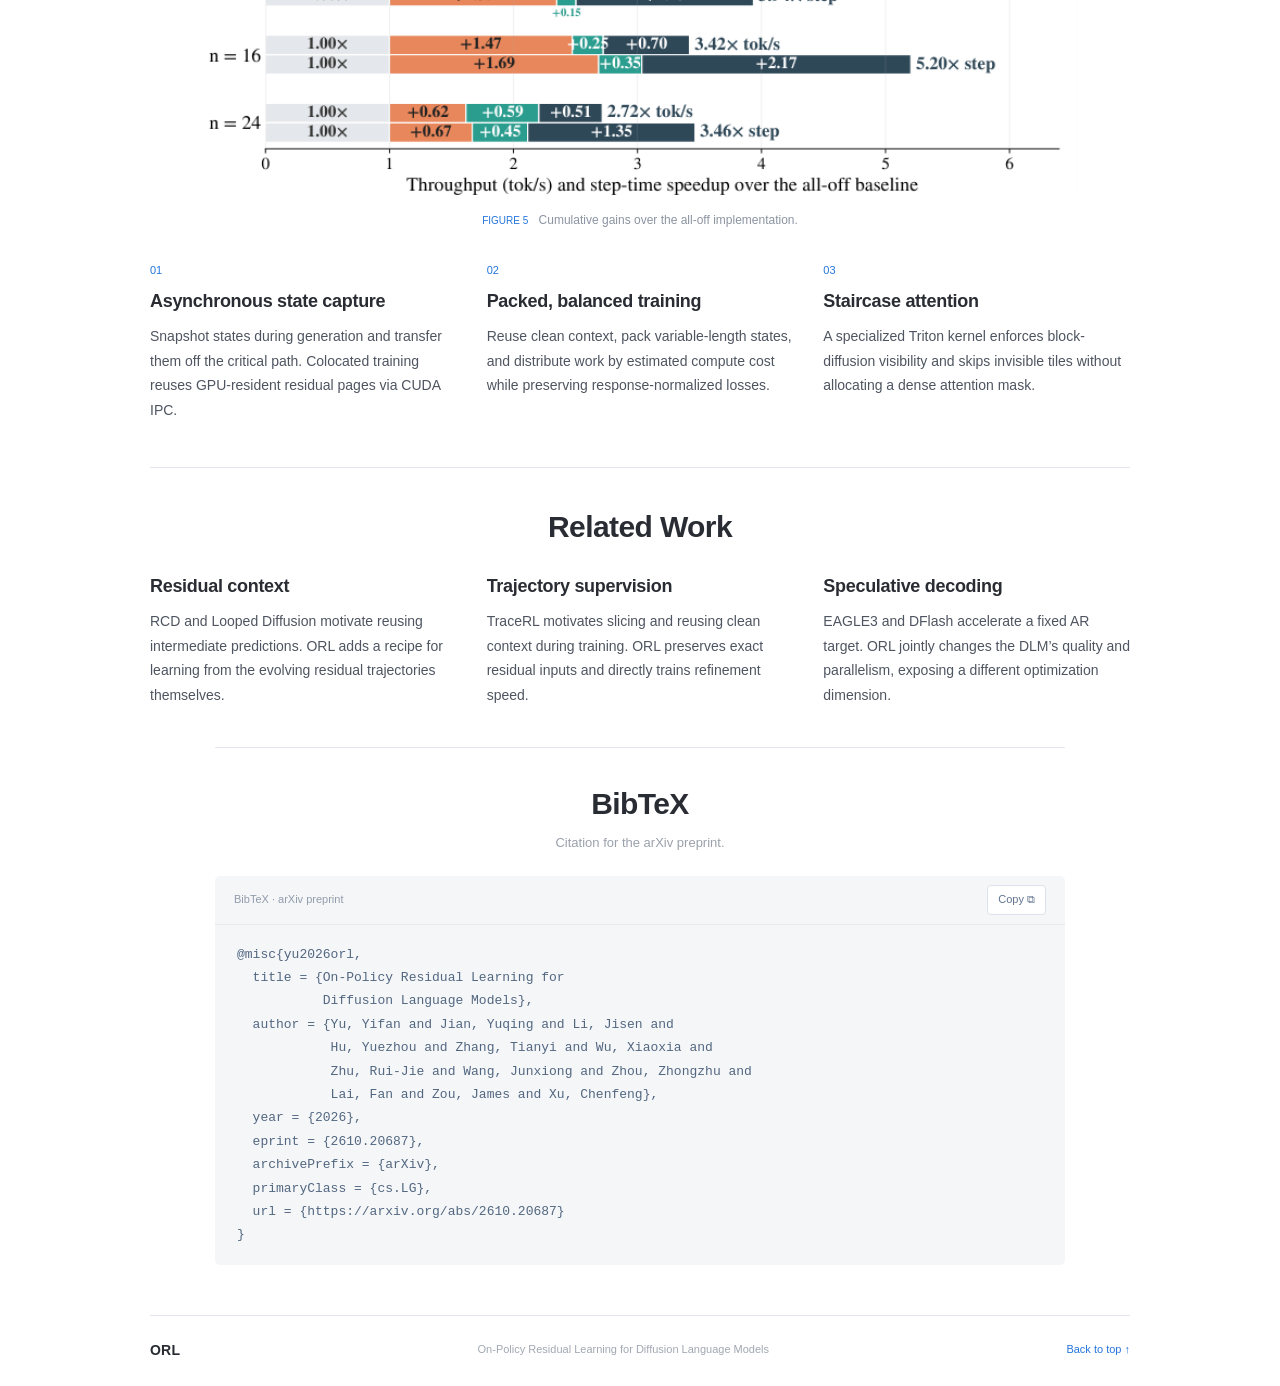
==== commit b69bfb83: "Real-time replay: DiffusionGemma + ORL on one RTX 5090 A third face recorded on a single RTX 5090 (N" ====
--- a/index.html
+++ b/index.html
@@ -18,10 +18,10 @@
 <script type="application/ld+json">{"@context":"https://schema.org","@type":"ScholarlyArticle","headline":"On-Policy Residual Learning for Diffusion Language Models","alternativeHeadline":"ORL","author":[{"@type":"Person","name":"Yifan Yu"},{"@type":"Person","name":"Yuqing Jian"},{"@type":"Person","name":"Jisen Li"},{"@type":"Person","name":"Yuezhou Hu"},{"@type":"Person","name":"Tianyi Zhang"},{"@type":"Person","name":"Xiaoxia Wu"},{"@type":"Person","name":"Rui-Jie Zhu"},{"@type":"Person","name":"Junxiong Wang"},{"@type":"Person","name":"Zhongzhu Zhou"},{"@type":"Person","name":"Fan Lai"},{"@type":"Person","name":"James Zou"},{"@type":"Person","name":"Chenfeng Xu"}],"datePublished":"2026-10-15","url":"https://introspective-diffusion.github.io/orl-dlm/","image":"https://introspective-diffusion.github.io/orl-dlm/assets/social-card.png","encoding":{"@type":"MediaObject","contentUrl":"https://arxiv.org/pdf/2610.20687","encodingFormat":"application/pdf"},"keywords":"diffusion language models, on-policy learning, residual learning, parallel decoding, block diffusion, dlmrt","sameAs":["https://arxiv.org/abs/2610.20687"]}</script>
 <title>ORL — On-Policy Residual Learning for Diffusion Language Models</title>
 <link href="assets/favicon.svg" rel="icon" type="image/svg+xml"/>
-<link href="styles.css?v=20261014a" rel="stylesheet"/>
+<link href="styles.css?v=20261101a" rel="stylesheet"/>
 <script defer="" src="app.js?v=20261012"></script>
 <script defer="" src="demo.js?v=20261005d"></script>
-<script defer="" src="realtime.js?v=20261007f"></script>
+<script defer="" src="realtime.js?v=20261101a"></script>
 </head>
 <body>
 <a class="skip-link" href="#main">Skip to content</a>
@@ -41,7 +41,7 @@
 <div class="authors"><span><a href="https://yifan1130.github.io/" target="_blank" rel="noopener">Yifan Yu</a><sup>1,2,*</sup></span>, <span><a href="https://jianyq.github.io/" target="_blank" rel="noopener">Yuqing Jian</a><sup>1,*</sup></span>, <span><a href="https://jisenli.me/" target="_blank" rel="noopener">Jisen Li</a><sup>1,*</sup></span>, <span><a href="https://yuezhouhu.github.io/" target="_blank" rel="noopener">Yuezhou Hu</a><sup>3</sup></span>, <span><a href="https://tonyzhang617.github.io/" target="_blank" rel="noopener">Tianyi Zhang</a><sup>1</sup></span>, <span><a href="https://xwushirley.github.io/" target="_blank" rel="noopener">Xiaoxia Wu</a><sup>1</sup></span>, <span><a href="https://ruijie-zhu.github.io/" target="_blank" rel="noopener">Rui-Jie Zhu</a><sup>4</sup></span>, <span><a href="https://jxiw.github.io/" target="_blank" rel="noopener">Junxiong Wang</a><sup>1</sup></span>, <span><a href="https://www.zhongzhuzhou.org/" target="_blank" rel="noopener">Zhongzhu Zhou</a><sup>1,†</sup></span>, <span><a href="https://www.fanlai.me/" target="_blank" rel="noopener">Fan Lai</a><sup>2,†,‡</sup></span>, <span><a href="https://www.james-zou.com/" target="_blank" rel="noopener">James Zou</a><sup>1,5,†</sup></span>, <span><a href="https://www.chenfengx.com/" target="_blank" rel="noopener">Chenfeng Xu</a><sup>1,6,†,‡</sup></span></div><p class="affiliations"><span><sup>1</sup>Together AI</span> <span><sup>2</sup>University of Illinois Urbana-Champaign</span> <span><sup>3</sup>University of California, Berkeley</span> <span><sup>4</sup>University of California, Santa Cruz</span> <span><sup>5</sup>Stanford University</span> <span><sup>6</sup>The University of Texas at Austin</span></p><p class="author-notes"><span><sup>*</sup>Equal contribution</span> <span><sup>†</sup>Equal advising</span> <span><sup>‡</sup>Corresponding authors</span></p><p class="venue">arXiv preprint</p>
 <div class="hero-actions"><a class="button" href="https://arxiv.org/abs/2610.20687" target="_blank" rel="noopener"><svg aria-hidden="true" viewBox="0 0 24 24"><path d="M14 3H7a2 2 0 0 0-2 2v14a2 2 0 0 0 2 2h10a2 2 0 0 0 2-2V8z"></path><path d="M14 3v5h5M9 13h6M9 17h6"></path></svg> arXiv</a><a class="button" href="https://github.com/Introspective-Diffusion/ORL" target="_blank" rel="noopener"><span aria-hidden="true">&lt;/&gt;</span> Code</a><a class="button" href="https://huggingface.co/collections/yifanyu/orl-on-policy-residual-learning-for-diffusion-lms" target="_blank" rel="noopener"><svg aria-hidden="true" viewBox="0 0 24 24"><path d="M12 2.5 3.5 7v10l8.5 4.5 8.5-4.5V7z"></path><path d="M3.5 7 12 11.5 20.5 7M12 11.5v10"></path></svg> Models</a><a class="button" href="https://github.com/Introspective-Diffusion/DLMRT" target="_blank" rel="noopener"><svg aria-hidden="true" viewBox="0 0 24 24"><path d="M13 2 4 14h7l-1 8 9-12h-7l1-8z"></path></svg> Engine</a><a class="button secondary" href="#demo"><span aria-hidden="true">▷</span> Demo</a><a class="button secondary" href="#results"><span aria-hidden="true">▥</span> Results</a><a class="button secondary" href="#citation"><span aria-hidden="true">{ }</span> BibTeX</a></div>
 <section aria-labelledby="rt-title" class="rt-demo" id="demo">
-<div class="rt-head"><div><span class="demo-badge">REAL-TIME REPLAY · BATCH 1</span><h2 id="rt-title">Coding problems back to back, in real time</h2><p>Recorded wall-clock decoding of HumanEval problems with thinking on: each lane answers the same problems one after another.</p></div><div class="rt-side"><div aria-label="Model family" class="rt-flip" role="group"><button aria-pressed="true" data-face="qwen" type="button">QwenDLM + ORL</button><button aria-pressed="false" data-face="gemma" type="button">DiffusionGemma + ORL</button></div><div class="rt-clock"><b id="rt-clock">0.0 s</b><small>1× real time</small></div></div></div>
+<div class="rt-head"><div><span class="demo-badge">REAL-TIME REPLAY · BATCH 1</span><h2 id="rt-title">Coding problems back to back, in real time</h2><p>Recorded wall-clock decoding of HumanEval problems with thinking on: each lane answers the same problems one after another.</p></div><div class="rt-side"><div aria-label="Model family" class="rt-flip" role="group"><button aria-pressed="true" data-face="qwen" type="button">QwenDLM + ORL</button><button aria-pressed="false" data-face="gemma" type="button">DiffusionGemma + ORL<small>8× B200</small></button><button aria-pressed="false" data-face="gemma5090" type="button">DiffusionGemma + ORL<small>RTX 5090</small></button></div><div class="rt-clock"><b id="rt-clock">0.0 s</b><small>1× real time</small></div></div></div>
 <div class="rt-lanes" id="rt-lanes"></div>
 <div class="rt-chart"><svg aria-label="Tokens generated over time by each decoder" id="rt-chart" preserveaspectratio="none" role="img" viewbox="0 0 900 132"></svg></div>
 <div class="rt-foot"><button aria-label="Pause" class="race-play rt-play" id="rt-play" type="button"><svg aria-hidden="true" class="icon-play" viewbox="0 0 16 16"><path d="M4 2.5v11l9-5.5z"></path></svg><svg aria-hidden="true" class="icon-pause" viewbox="0 0 16 16"><path d="M4 2.5h3v11H4zM9 2.5h3v11H9z"></path></svg></button><p class="source-note rt-note" id="rt-note">Loading the recorded runs…</p></div>
--- a/styles.css
+++ b/styles.css
@@ -190,3 +190,4 @@
 .explorer-section .race-head h3{font-size:20px;letter-spacing:-.3px;margin-top:7px}
 @media(max-width:720px){.rt-demo{margin-top:24px;padding:17px 14px 2px;border-radius:5px}.rt-head{display:block}.rt-head h2{font-size:19px}.rt-head p{font-size:12px}.rt-side{flex-direction:row;align-items:center;justify-content:space-between;margin-top:10px}.rt-clock{text-align:left}.rt-lanes{grid-template-columns:1fr;gap:10px}.rt-text{height:130px;font-size:8px}.rt-stats b{font-size:24px}}
 .authors a:hover{text-decoration:underline}
+@media(max-width:720px){.rt-side{flex-wrap:wrap;row-gap:8px}.rt-flip{display:flex;width:100%}.rt-flip button{flex:1;padding:5px 6px}}
